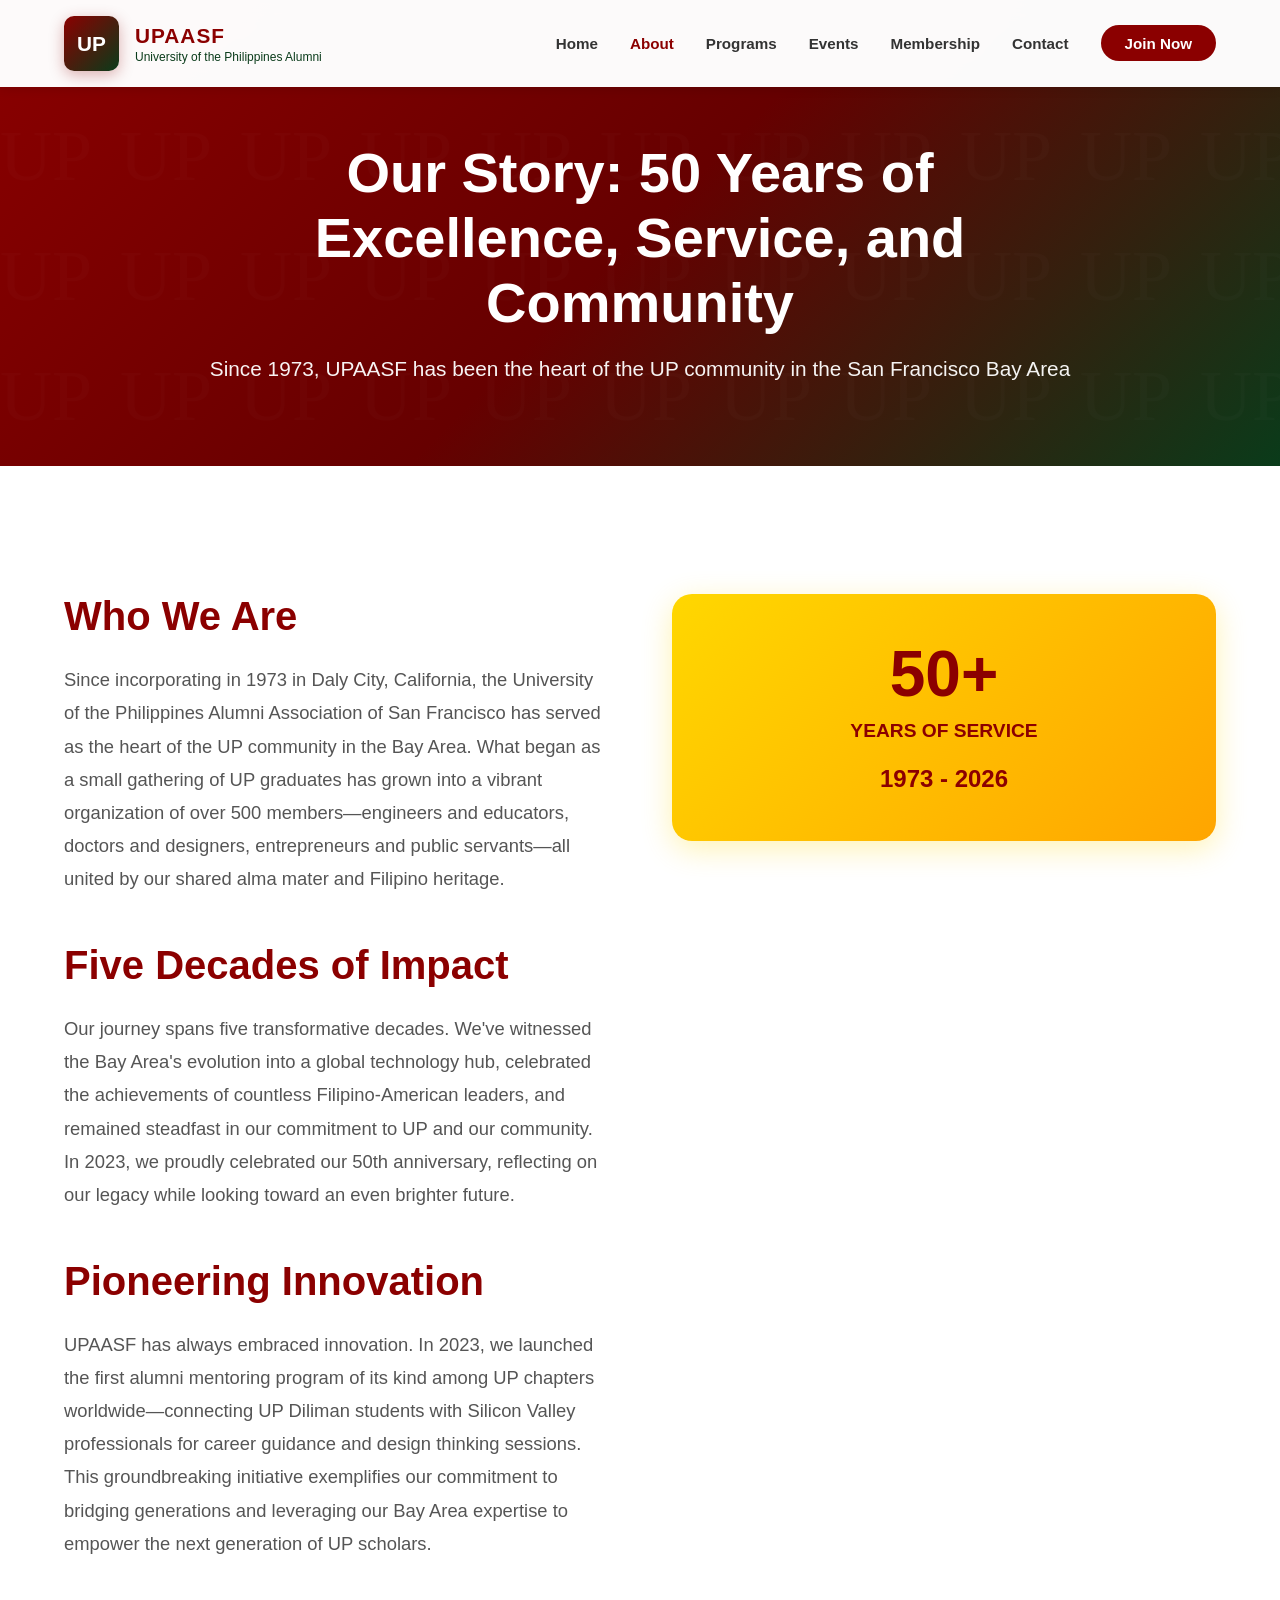
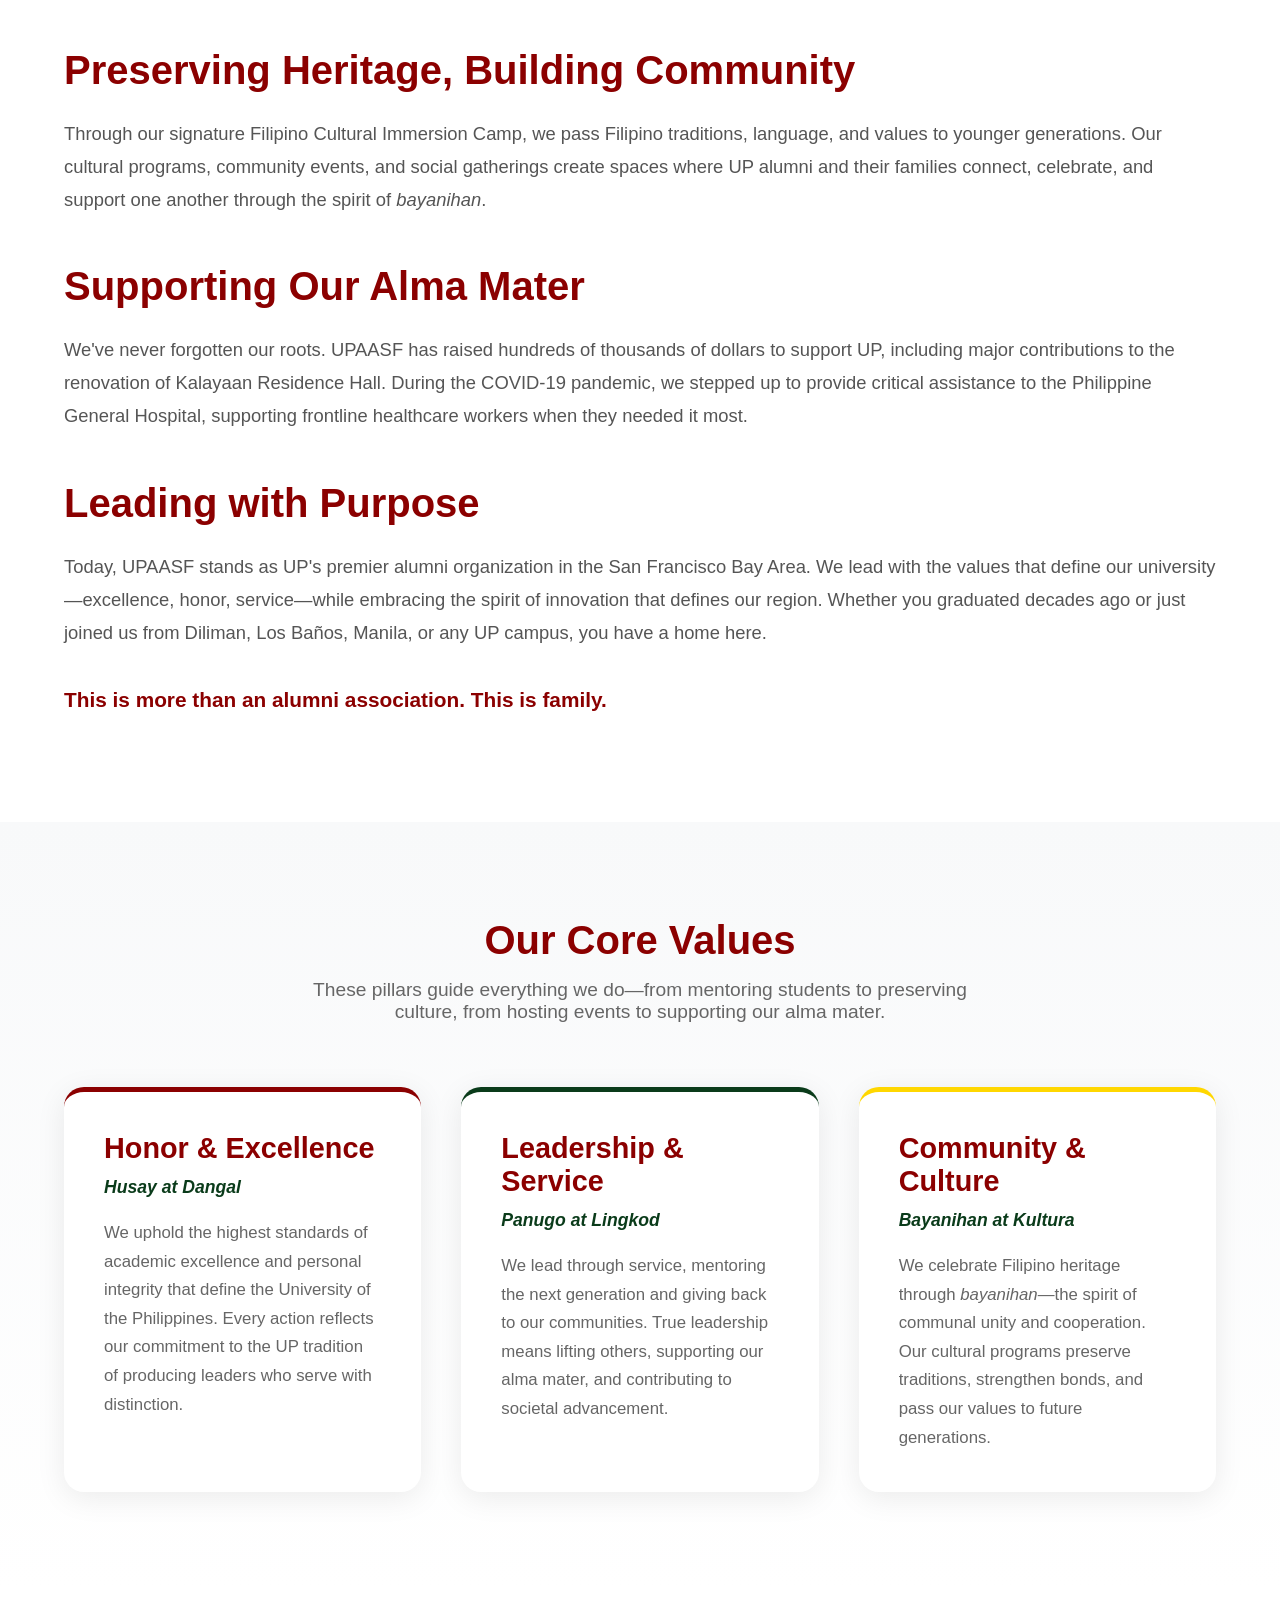
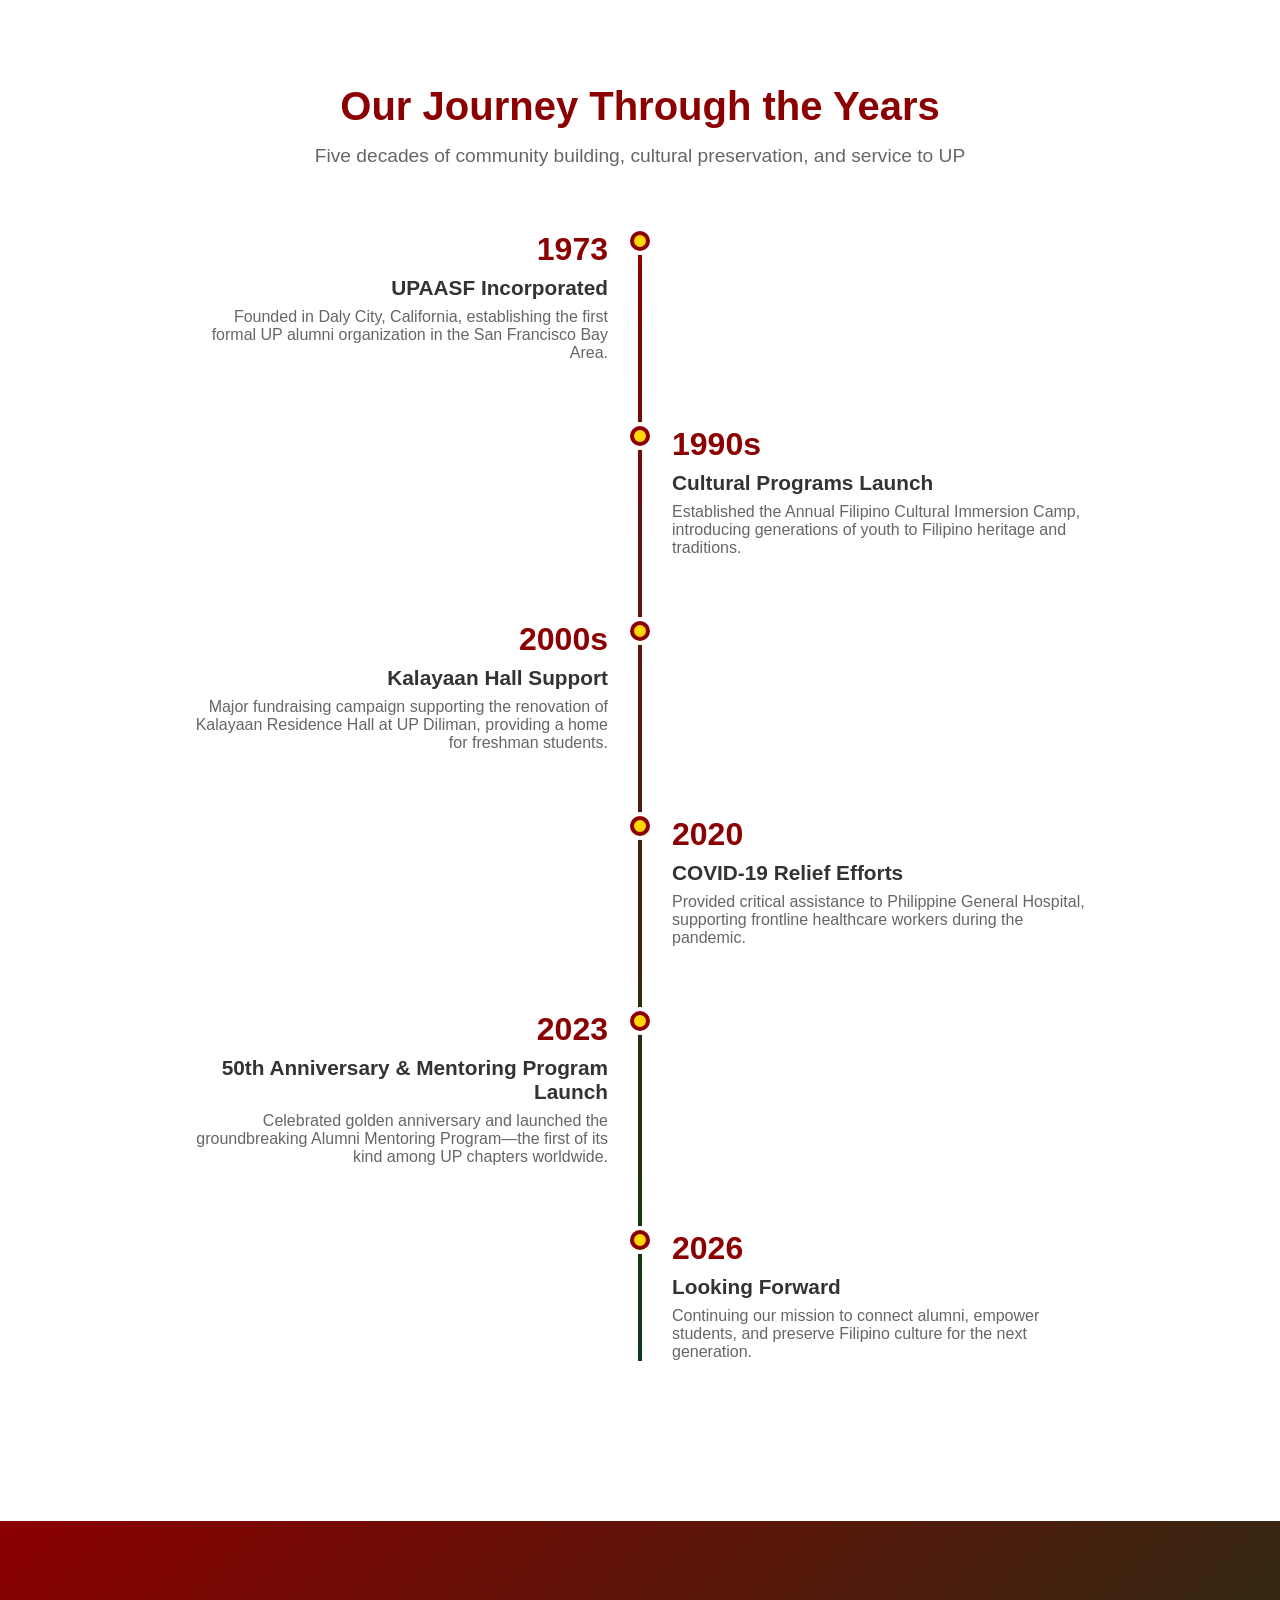
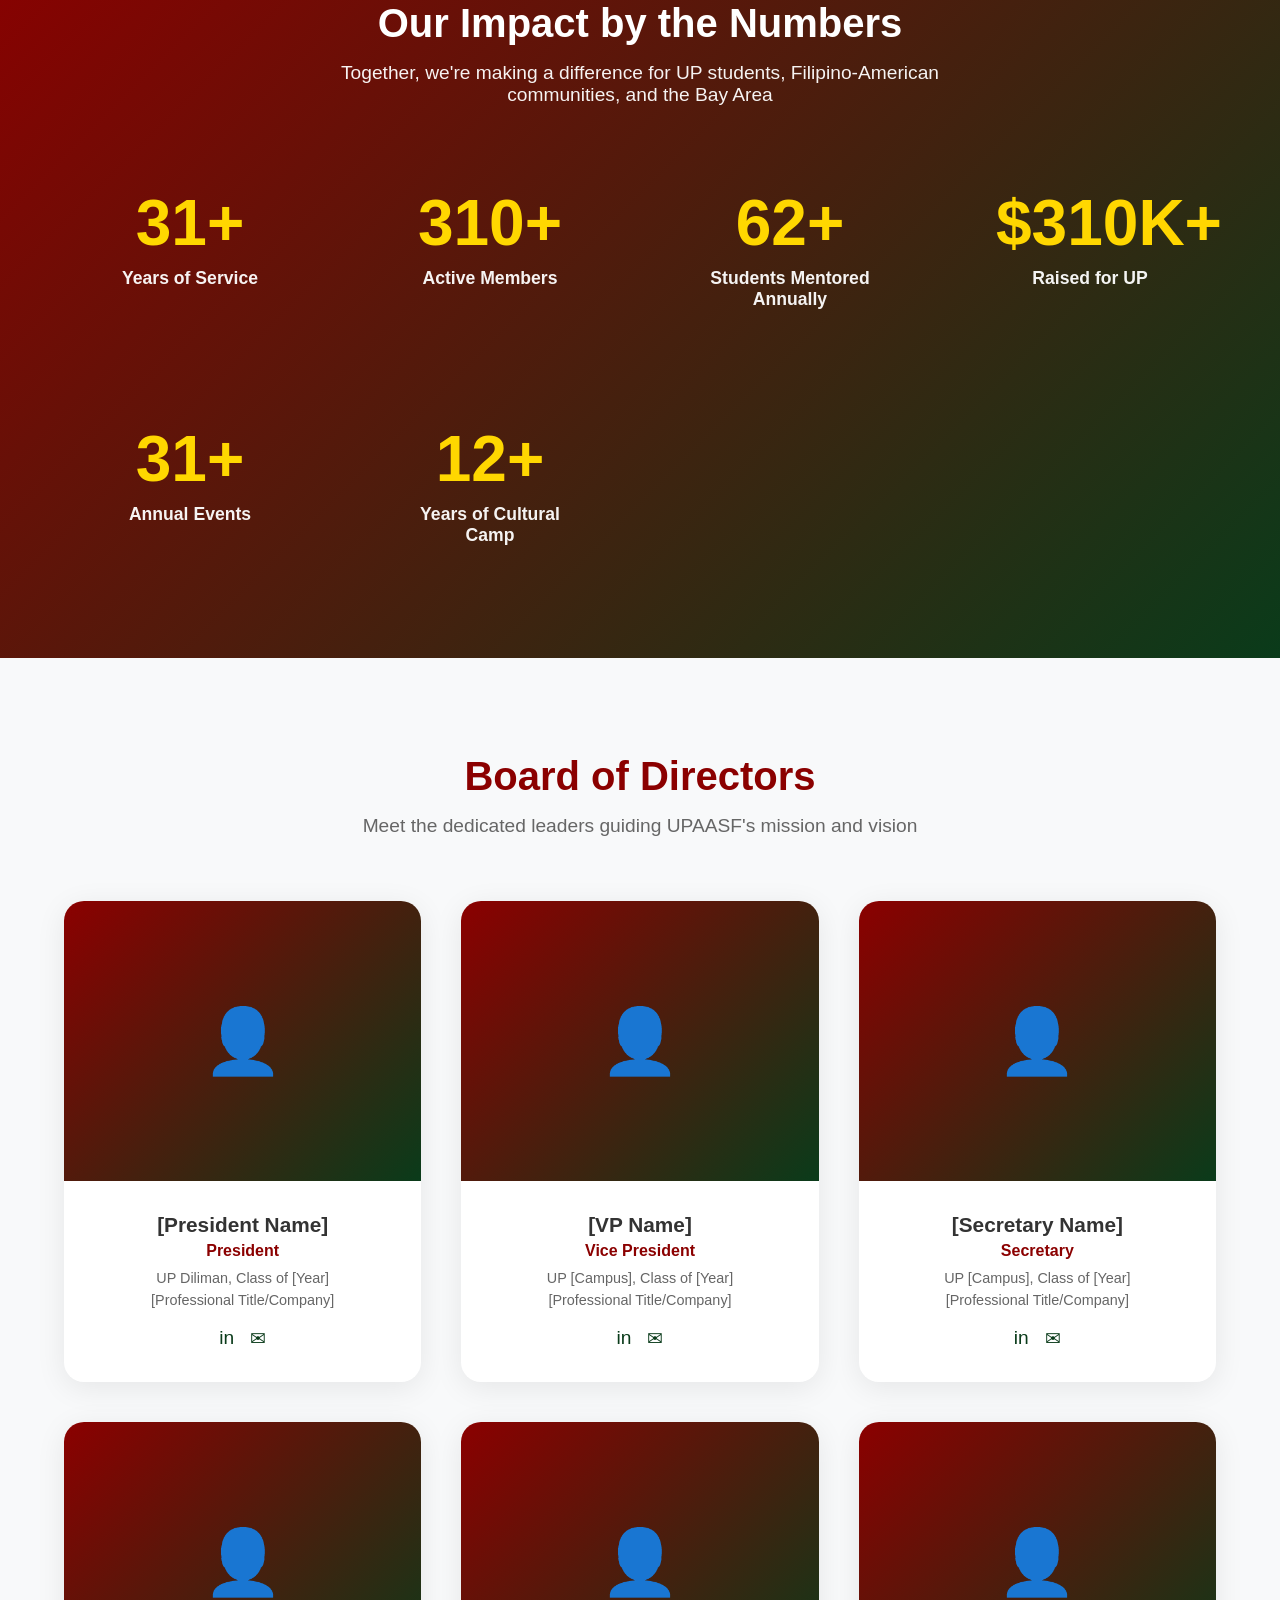
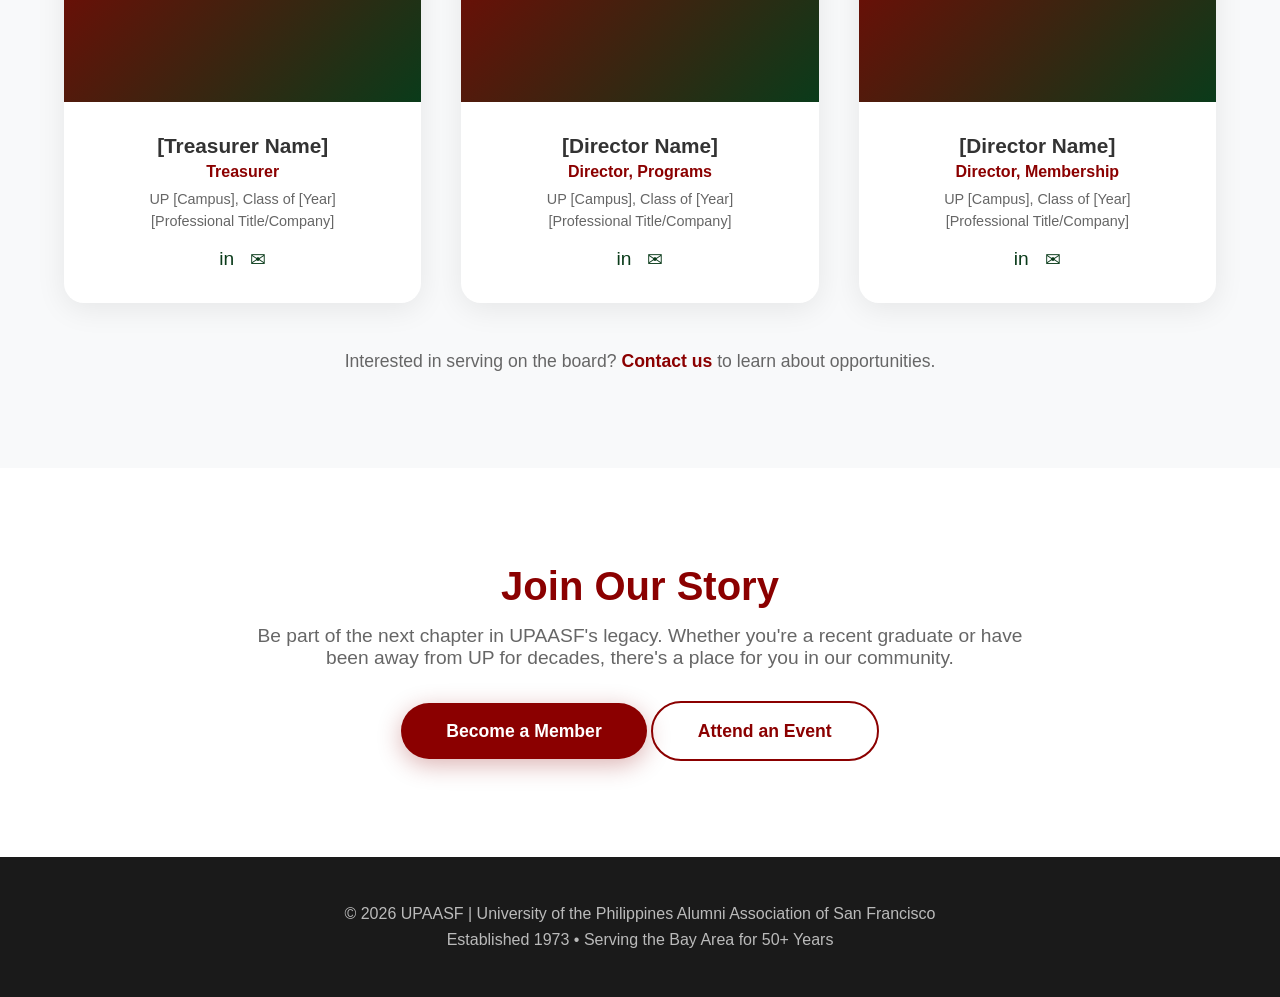
==== about.html @ 2edabe3f "Make the header and footer consistent on all pages Update all pages to use the same header and foote" ====
<!DOCTYPE html>
<html lang="en">
<head>
    <meta charset="UTF-8">
    <meta name="viewport" content="width=device-width, initial-scale=1.0">
    <title>About UPAASF | 50+ Years Connecting UP Alumni in the Bay Area</title>
    <meta name="description" content="Since 1973, UPAASF has been the leading UP alumni organization in San Francisco, dedicated to community building, cultural preservation, and supporting the University of the Philippines.">
    <style>
        * {
            margin: 0;
            padding: 0;
            box-sizing: border-box;
        }

        body {
            font-family: -apple-system, BlinkMacSystemFont, 'Segoe UI', Roboto, sans-serif;
            /* line-height: 1.6; */
            color: #333;
            overflow-x: hidden;
        }

        /* Navigation */
		nav {
            position: fixed;
            top: 0;
            left: 0;
            right: 0;
            background: rgba(255, 255, 255, 0.98);
            backdrop-filter: blur(10px);
            padding: 1rem 5%;
            z-index: 1000;
            box-shadow: 0 2px 10px rgba(0,0,0,0.1);
            /* ===== MOBILE NAV FIX ===== */
            overflow: visible;
        }

        .nav-container {
            max-width: 1400px;
            margin: 0 auto;
            display: flex;
            justify-content: space-between;
            align-items: center;
        }

        .logo {
            display: flex;
            align-items: center;
            gap: 1rem;
        }

        .logo-icon {
            width: 55px;
            height: 55px;
            background: linear-gradient(135deg, #8B0000, #0A3B1A);
            border-radius: 10px;
            display: flex;
            align-items: center;
            justify-content: center;
            color: white;
            font-weight: 900;
            font-size: 1.3rem;
			box-shadow: 0 4px 15px rgba(139, 0, 0, 0.3);
        }

        .logo-text h1 {
            font-size: 1.3rem;
            color: #8B0000;
            font-weight: 800;
			letter-spacing: 1px;
        }

        .logo-text p {
            font-size: 0.75rem;
            color: #0A3B1A;
			margin-top: 2px;
            font-weight: 500;
        }

        .nav-links {
            display: flex;
            gap: 2rem;
            list-style: none;
            align-items: center;
        }

        .nav-links a {
            text-decoration: none;
            color: #333;
            font-weight: 600;
            transition: color 0.3s;
            font-size: 0.95rem;
        }

        .nav-links a:hover {
            color: #8B0000;
        }

        .nav-cta {
            background: #8B0000;
            color: white !important;
            padding: 0.6rem 1.5rem;
            border-radius: 25px;
            transition: all 0.3s;
        }

        .nav-cta:hover {
            background: #660000;
            transform: translateY(-2px);
            box-shadow: 0 4px 15px rgba(139, 0, 0, 0.3);
        }

		/* Page Hero */
        .page-hero {
            background: linear-gradient(135deg, #8B0000 0%, #660000 50%, #0A3B1A 100%);
            color: white;
            padding: 140px 5% 80px;
            text-align: center;
            position: relative;
            overflow: hidden;
        }

        .page-hero::before {
            content: '';
            position: absolute;
            top: 0;
            left: 0;
            right: 0;
            bottom: 0;
            background: url('data:image/svg+xml,<svg xmlns="http://www.w3.org/2000/svg" viewBox="0 0 100 100"><text y="50" font-size="60" fill="rgba(255,255,255,0.05)">UP</text></svg>');
            background-repeat: repeat;
            background-size: 120px;
            opacity: 0.3;
        }

        .page-hero-content {
            max-width: 900px;
            margin: 0 auto;
            position: relative;
            z-index: 2;
        }

        .page-hero h2 {
            font-size: 3.5rem;
            margin-bottom: 1rem;
            font-weight: 900;
        }

        .page-hero p {
            font-size: 1.3rem;
            opacity: 0.95;
            line-height: 1.7;
        }

        .content-section {
            max-width: 1400px;
            margin: 0 auto;
            padding: 5rem 5%;
        }

        .content-section h3 {
            font-size: 2.5rem;
            color: #8B0000;
            margin-bottom: 1.5rem;
            font-weight: 800;
        }

        .content-section p {
            font-size: 1.15rem;
            line-height: 1.8;
            margin-bottom: 1.5rem;
            color: #555;
        }

        .two-column {
            display: grid;
            grid-template-columns: 1fr 1fr;
            gap: 4rem;
            align-items: start;
            margin: 3rem 0;
        }

        .anniversary-badge {
            background: linear-gradient(135deg, #FFD700, #FFA500);
            color: #8B0000;
            padding: 3rem;
            border-radius: 20px;
            text-align: center;
            box-shadow: 0 8px 30px rgba(255, 215, 0, 0.3);
            position: sticky;
            top: 120px;
        }

        .anniversary-badge h4 {
            font-size: 4rem;
            font-weight: 900;
            margin-bottom: 0.5rem;
            line-height: 1;
        }

        .anniversary-badge p {
            font-size: 1.2rem;
            font-weight: 700;
            color: #8B0000;
            margin: 0;
        }

        .anniversary-badge .year-range {
            font-size: 1.5rem;
            font-weight: 800;
            margin-top: 1rem;
        }

        .values-section {
            background: linear-gradient(to bottom, #f8f9fa, #ffffff);
            padding: 6rem 5%;
        }

        .values-grid {
            max-width: 1400px;
            margin: 4rem auto 0;
            display: grid;
            grid-template-columns: repeat(auto-fit, minmax(320px, 1fr));
            gap: 2.5rem;
        }

        .value-card {
            background: white;
            padding: 2.5rem;
            border-radius: 20px;
            box-shadow: 0 6px 30px rgba(0,0,0,0.08);
            transition: all 0.3s ease;
            border-top: 5px solid #8B0000;
        }

        .value-card:nth-child(2) {
            border-top-color: #0A3B1A;
        }

        .value-card:nth-child(3) {
            border-top-color: #FFD700;
        }

        .value-card:hover {
            transform: translateY(-10px);
            box-shadow: 0 12px 40px rgba(0,0,0,0.15);
        }

        .value-card h4 {
            font-size: 1.8rem;
            color: #8B0000;
            margin-bottom: 0.5rem;
            font-weight: 800;
        }

        .value-card .tagalog {
            font-size: 1.1rem;
            color: #0A3B1A;
            font-style: italic;
            margin-bottom: 1rem;
            font-weight: 600;
        }

        .value-card p {
            color: #666;
            line-height: 1.7;
            font-size: 1.05rem;
        }

        .timeline-section {
            padding: 6rem 5%;
            background: white;
        }

        .timeline {
            max-width: 900px;
            margin: 4rem auto 0;
            position: relative;
        }

        .timeline::before {
            content: '';
            position: absolute;
            left: 50%;
            top: 0;
            bottom: 0;
            width: 4px;
            background: linear-gradient(to bottom, #8B0000, #0A3B1A);
            transform: translateX(-50%);
        }

        .timeline-item {
            margin-bottom: 4rem;
            position: relative;
        }

        .timeline-item:nth-child(odd) {
            padding-right: 50%;
            padding-right: calc(50% + 2rem);
            text-align: right;
        }

        .timeline-item:nth-child(even) {
            padding-left: 50%;
            padding-left: calc(50% + 2rem);
        }

        .timeline-dot {
            position: absolute;
            left: 50%;
            top: 0;
            width: 20px;
            height: 20px;
            background: #FFD700;
            border: 4px solid #8B0000;
            border-radius: 50%;
            transform: translateX(-50%);
            box-shadow: 0 0 0 4px white;
        }

        .timeline-year {
            font-size: 2rem;
            font-weight: 900;
            color: #8B0000;
            margin-bottom: 0.5rem;
        }

        .timeline-content h5 {
            font-size: 1.3rem;
            color: #333;
            margin-bottom: 0.5rem;
            font-weight: 700;
        }

        .timeline-content p {
            color: #666;
            font-size: 1rem;
        }

        .leadership-section {
            background: #f8f9fa;
            padding: 6rem 5%;
        }

        .leadership-grid {
            max-width: 1400px;
            margin: 4rem auto 0;
            display: grid;
            grid-template-columns: repeat(auto-fit, minmax(280px, 1fr));
            gap: 2.5rem;
        }

        .leader-card {
            background: white;
            border-radius: 20px;
            overflow: hidden;
            box-shadow: 0 6px 30px rgba(0,0,0,0.08);
            transition: all 0.3s ease;
            text-align: center;
        }

        .leader-card:hover {
            transform: translateY(-10px);
            box-shadow: 0 12px 40px rgba(0,0,0,0.15);
        }

        .leader-image {
            width: 100%;
            height: 280px;
            background: linear-gradient(135deg, #8B0000, #0A3B1A);
            display: flex;
            align-items: center;
            justify-content: center;
            color: white;
            font-size: 4rem;
            font-weight: 900;
        }

        .leader-info {
            padding: 2rem;
        }

        .leader-info h5 {
            font-size: 1.3rem;
            color: #333;
            margin-bottom: 0.3rem;
            font-weight: 700;
        }

        .leader-info .position {
            color: #8B0000;
            font-weight: 600;
            margin-bottom: 0.5rem;
            font-size: 1rem;
        }

        .leader-info .details {
            color: #666;
            font-size: 0.9rem;
            line-height: 1.5;
        }

        .leader-social {
            display: flex;
            justify-content: center;
            gap: 1rem;
            margin-top: 1rem;
        }

        .leader-social a {
            color: #0A3B1A;
            font-size: 1.2rem;
            transition: color 0.3s;
            text-decoration: none;
        }

        .leader-social a:hover {
            color: #8B0000;
        }

        .impact-stats {
            background: linear-gradient(135deg, #8B0000, #0A3B1A);
            color: white;
            padding: 5rem 5%;
            text-align: center;
        }

        .stats-grid {
            max-width: 1200px;
            margin: 3rem auto 0;
            display: grid;
            grid-template-columns: repeat(auto-fit, minmax(200px, 1fr));
            gap: 3rem;
        }

        .stat-item {
            padding: 2rem;
        }

        .stat-number {
            font-size: 4rem;
            font-weight: 900;
            color: #FFD700;
            display: block;
            margin-bottom: 0.5rem;
        }

        .stat-label {
            font-size: 1.1rem;
            opacity: 0.95;
            font-weight: 600;
        }

        .cta-section {
            background: white;
            padding: 6rem 5%;
            text-align: center;
        }

        .cta-content {
            max-width: 800px;
            margin: 0 auto;
        }

        .cta-content h3 {
            font-size: 2.5rem;
            color: #8B0000;
            margin-bottom: 1rem;
        }

        .cta-content p {
            font-size: 1.2rem;
            color: #666;
            margin-bottom: 2rem;
        }

        .cta-buttons {
            display: flex;
            gap: 1.5rem;
            justify-content: center;
            flex-wrap: wrap;
        }

        .btn {
            padding: 1.1rem 2.8rem;
            font-size: 1.1rem;
            font-weight: 700;
            border: none;
            border-radius: 50px;
            cursor: pointer;
            transition: all 0.3s ease;
            text-decoration: none;
            display: inline-block;
        }

        .btn-primary {
            background: #8B0000;
            color: white;
            box-shadow: 0 6px 25px rgba(139, 0, 0, 0.3);
        }

        .btn-primary:hover {
            background: #660000;
            transform: translateY(-3px);
            box-shadow: 0 8px 35px rgba(139, 0, 0, 0.4);
        }

        .btn-secondary {
            background: transparent;
            color: #8B0000;
            border: 2px solid #8B0000;
        }

        .btn-secondary:hover {
            background: #8B0000;
            color: white;
            transform: translateY(-3px);
        }

        footer {
            background: #1a1a1a;
            color: white;
            padding: 3rem 5%;
            text-align: center;
        }

        footer p {
            color: rgba(255, 255, 255, 0.7);
        }

        /* ===== MOBILE NAV FIX: START ===== */
        .mobile-menu-btn {
            display: none;
            flex-direction: column;
            gap: 5px;
            background: none;
            border: none;
            cursor: pointer;
            padding: 6px;
            min-width: 44px;
            min-height: 44px;
            align-items: center;
            justify-content: center;
        }

        .mobile-menu-btn span {
            display: block;
            width: 25px;
            height: 3px;
            background: #8B0000;
            border-radius: 3px;
            transition: all 0.3s ease;
        }
        /* ===== MOBILE NAV FIX: END ===== */

        @media (max-width: 768px) {
            .page-hero h2 {
                font-size: 2.2rem;
            }

            .page-hero p {
                font-size: 1.1rem;
            }

            .two-column {
                grid-template-columns: 1fr;
                gap: 2rem;
            }

            .anniversary-badge {
                position: static;
                margin-bottom: 2rem;
            }

            .timeline::before {
                left: 0;
            }

            .timeline-item:nth-child(odd),
            .timeline-item:nth-child(even) {
                padding-left: 2rem;
                padding-right: 0;
                text-align: left;
            }

            .timeline-dot {
                left: 0;
            }

            .content-section h3 {
                font-size: 2rem;
            }

            .stat-number {
                font-size: 3rem;
            }

            /* ===== MOBILE NAV FIX: START ===== */
            .mobile-menu-btn {
                display: flex;
            }

            .nav-links {
                display: none;
                position: absolute;
                top: 100%;
                left: 0;
                right: 0;
                background: rgba(255, 255, 255, 0.99);
                flex-direction: column;
                padding: 1rem 5%;
                box-shadow: 0 6px 20px rgba(0,0,0,0.12);
                gap: 0;
                z-index: 999;
            }

            .nav-links.open {
                display: flex;
            }

            .nav-links li {
                padding: 0.85rem 0;
                border-bottom: 1px solid #f0f0f0;
            }

            .nav-links li:last-child {
                border-bottom: none;
            }

            .nav-links a {
                font-size: 1.05rem;
                display: block;
            }
            /* ===== MOBILE NAV FIX: END ===== */
        }
    </style>
</head>
<body>
    <nav>
        <div class="nav-container">
            <div class="logo">
                <div class="logo-icon">UP</div>
                <div class="logo-text">
                    <h1>UPAASF</h1>
                    <p>University of the Philippines Alumni</p>
                </div>
            </div>
            <ul class="nav-links">
                <li><a href="./index.html">Home</a></li>
                <li><a href="./about.html" style="color: #8B0000;">About</a></li>
                <li><a href="./programs.html">Programs</a></li>
                <li><a href="./events.html">Events</a></li>
                <li><a href="./membership.html">Membership</a></li>
				<!-- <li><a href="./community.html">Community</a></li> -->
                <li><a href="./contact.html">Contact</a></li>
				<li><a href="#join" class="nav-cta">Join Now</a></li>
            </ul>
            <!-- ===== MOBILE NAV FIX: START ===== -->
            <button class="mobile-menu-btn" id="mobileMenuBtn" aria-label="Toggle navigation" aria-expanded="false">
                <span></span>
                <span></span>
                <span></span>
            </button>
            <!-- ===== MOBILE NAV FIX: END ===== -->
        </div>
    </nav>

    <section class="page-hero">
        <div class="page-hero-content">
            <h2>Our Story: 50 Years of Excellence, Service, and Community</h2>
            <p>Since 1973, UPAASF has been the heart of the UP community in the San Francisco Bay Area</p>
        </div>
    </section>

    <section class="content-section">
        <div class="two-column">
            <div>
                <h3>Who We Are</h3>
                <p>Since incorporating in 1973 in Daly City, California, the University of the Philippines Alumni Association of San Francisco has served as the heart of the UP community in the Bay Area. What began as a small gathering of UP graduates has grown into a vibrant organization of over 500 members—engineers and educators, doctors and designers, entrepreneurs and public servants—all united by our shared alma mater and Filipino heritage.</p>

                <h3 style="margin-top: 3rem;">Five Decades of Impact</h3>
                <p>Our journey spans five transformative decades. We've witnessed the Bay Area's evolution into a global technology hub, celebrated the achievements of countless Filipino-American leaders, and remained steadfast in our commitment to UP and our community. In 2023, we proudly celebrated our 50th anniversary, reflecting on our legacy while looking toward an even brighter future.</p>

                <h3 style="margin-top: 3rem;">Pioneering Innovation</h3>
                <p>UPAASF has always embraced innovation. In 2023, we launched the first alumni mentoring program of its kind among UP chapters worldwide—connecting UP Diliman students with Silicon Valley professionals for career guidance and design thinking sessions. This groundbreaking initiative exemplifies our commitment to bridging generations and leveraging our Bay Area expertise to empower the next generation of UP scholars.</p>
            </div>

            <div>
                <div class="anniversary-badge">
                    <h4>50+</h4>
                    <p>YEARS OF SERVICE</p>
                    <div class="year-range">1973 - 2026</div>
                </div>
            </div>
        </div>

        <div style="margin-top: 4rem;">
            <h3>Preserving Heritage, Building Community</h3>
            <p>Through our signature Filipino Cultural Immersion Camp, we pass Filipino traditions, language, and values to younger generations. Our cultural programs, community events, and social gatherings create spaces where UP alumni and their families connect, celebrate, and support one another through the spirit of <em>bayanihan</em>.</p>

            <h3 style="margin-top: 3rem;">Supporting Our Alma Mater</h3>
            <p>We've never forgotten our roots. UPAASF has raised hundreds of thousands of dollars to support UP, including major contributions to the renovation of Kalayaan Residence Hall. During the COVID-19 pandemic, we stepped up to provide critical assistance to the Philippine General Hospital, supporting frontline healthcare workers when they needed it most.</p>

            <h3 style="margin-top: 3rem;">Leading with Purpose</h3>
            <p>Today, UPAASF stands as UP's premier alumni organization in the San Francisco Bay Area. We lead with the values that define our university—excellence, honor, service—while embracing the spirit of innovation that defines our region. Whether you graduated decades ago or just joined us from Diliman, Los Baños, Manila, or any UP campus, you have a home here.</p>

            <p style="font-size: 1.3rem; font-weight: 700; color: #8B0000; margin-top: 2rem;">This is more than an alumni association. This is family.</p>
        </div>
    </section>

    <section class="values-section">
        <div style="max-width: 1400px; margin: 0 auto; text-align: center;">
            <h3 style="font-size: 2.5rem; color: #8B0000; margin-bottom: 1rem;">Our Core Values</h3>
            <p style="font-size: 1.2rem; color: #666; max-width: 700px; margin: 0 auto;">These pillars guide everything we do—from mentoring students to preserving culture, from hosting events to supporting our alma mater.</p>
        </div>

        <div class="values-grid">
            <div class="value-card">
                <h4>Honor & Excellence</h4>
                <p class="tagalog">Husay at Dangal</p>
                <p>We uphold the highest standards of academic excellence and personal integrity that define the University of the Philippines. Every action reflects our commitment to the UP tradition of producing leaders who serve with distinction.</p>
            </div>

            <div class="value-card">
                <h4>Leadership & Service</h4>
                <p class="tagalog">Panugo at Lingkod</p>
                <p>We lead through service, mentoring the next generation and giving back to our communities. True leadership means lifting others, supporting our alma mater, and contributing to societal advancement.</p>
            </div>

            <div class="value-card">
                <h4>Community & Culture</h4>
                <p class="tagalog">Bayanihan at Kultura</p>
                <p>We celebrate Filipino heritage through <em>bayanihan</em>—the spirit of communal unity and cooperation. Our cultural programs preserve traditions, strengthen bonds, and pass our values to future generations.</p>
            </div>
        </div>
    </section>

    <section class="timeline-section">
        <div style="max-width: 1400px; margin: 0 auto; text-align: center;">
            <h3 style="font-size: 2.5rem; color: #8B0000; margin-bottom: 1rem;">Our Journey Through the Years</h3>
            <p style="font-size: 1.2rem; color: #666; max-width: 700px; margin: 0 auto;">Five decades of community building, cultural preservation, and service to UP</p>
        </div>

        <div class="timeline">
            <div class="timeline-item">
                <div class="timeline-dot"></div>
                <div class="timeline-year">1973</div>
                <div class="timeline-content">
                    <h5>UPAASF Incorporated</h5>
                    <p>Founded in Daly City, California, establishing the first formal UP alumni organization in the San Francisco Bay Area.</p>
                </div>
            </div>

            <div class="timeline-item">
                <div class="timeline-dot"></div>
                <div class="timeline-year">1990s</div>
                <div class="timeline-content">
                    <h5>Cultural Programs Launch</h5>
                    <p>Established the Annual Filipino Cultural Immersion Camp, introducing generations of youth to Filipino heritage and traditions.</p>
                </div>
            </div>

            <div class="timeline-item">
                <div class="timeline-dot"></div>
                <div class="timeline-year">2000s</div>
                <div class="timeline-content">
                    <h5>Kalayaan Hall Support</h5>
                    <p>Major fundraising campaign supporting the renovation of Kalayaan Residence Hall at UP Diliman, providing a home for freshman students.</p>
                </div>
            </div>

            <div class="timeline-item">
                <div class="timeline-dot"></div>
                <div class="timeline-year">2020</div>
                <div class="timeline-content">
                    <h5>COVID-19 Relief Efforts</h5>
                    <p>Provided critical assistance to Philippine General Hospital, supporting frontline healthcare workers during the pandemic.</p>
                </div>
            </div>

            <div class="timeline-item">
                <div class="timeline-dot"></div>
                <div class="timeline-year">2023</div>
                <div class="timeline-content">
                    <h5>50th Anniversary & Mentoring Program Launch</h5>
                    <p>Celebrated golden anniversary and launched the groundbreaking Alumni Mentoring Program—the first of its kind among UP chapters worldwide.</p>
                </div>
            </div>

            <div class="timeline-item">
                <div class="timeline-dot"></div>
                <div class="timeline-year">2026</div>
                <div class="timeline-content">
                    <h5>Looking Forward</h5>
                    <p>Continuing our mission to connect alumni, empower students, and preserve Filipino culture for the next generation.</p>
                </div>
            </div>
        </div>
    </section>

    <section class="impact-stats">
        <h3 style="font-size: 2.5rem; margin-bottom: 1rem;">Our Impact by the Numbers</h3>
        <p style="font-size: 1.2rem; opacity: 0.95; max-width: 700px; margin: 0 auto 2rem;">Together, we're making a difference for UP students, Filipino-American communities, and the Bay Area</p>

        <div class="stats-grid">
            <div class="stat-item">
                <span class="stat-number">50+</span>
                <span class="stat-label">Years of Service</span>
            </div>
            <div class="stat-item">
                <span class="stat-number">500+</span>
                <span class="stat-label">Active Members</span>
            </div>
            <div class="stat-item">
                <span class="stat-number">100+</span>
                <span class="stat-label">Students Mentored Annually</span>
            </div>
            <div class="stat-item">
                <span class="stat-number">$500K+</span>
                <span class="stat-label">Raised for UP</span>
            </div>
            <div class="stat-item">
                <span class="stat-number">50+</span>
                <span class="stat-label">Annual Events</span>
            </div>
            <div class="stat-item">
                <span class="stat-number">20+</span>
                <span class="stat-label">Years of Cultural Camp</span>
            </div>
        </div>
    </section>

    <section class="leadership-section">
        <div style="max-width: 1400px; margin: 0 auto; text-align: center;">
            <h3 style="font-size: 2.5rem; color: #8B0000; margin-bottom: 1rem;">Board of Directors</h3>
            <p style="font-size: 1.2rem; color: #666; max-width: 700px; margin: 0 auto;">Meet the dedicated leaders guiding UPAASF's mission and vision</p>
        </div>

        <div class="leadership-grid">
            <div class="leader-card">
                <div class="leader-image">👤</div>
                <div class="leader-info">
                    <h5>[President Name]</h5>
                    <p class="position">President</p>
                    <p class="details">UP Diliman, Class of [Year]<br>[Professional Title/Company]</p>
                    <div class="leader-social">
                        <a href="#" title="LinkedIn">in</a>
                        <a href="#" title="Email">✉</a>
                    </div>
                </div>
            </div>

            <div class="leader-card">
                <div class="leader-image">👤</div>
                <div class="leader-info">
                    <h5>[VP Name]</h5>
                    <p class="position">Vice President</p>
                    <p class="details">UP [Campus], Class of [Year]<br>[Professional Title/Company]</p>
                    <div class="leader-social">
                        <a href="#" title="LinkedIn">in</a>
                        <a href="#" title="Email">✉</a>
                    </div>
                </div>
            </div>

            <div class="leader-card">
                <div class="leader-image">👤</div>
                <div class="leader-info">
                    <h5>[Secretary Name]</h5>
                    <p class="position">Secretary</p>
                    <p class="details">UP [Campus], Class of [Year]<br>[Professional Title/Company]</p>
                    <div class="leader-social">
                        <a href="#" title="LinkedIn">in</a>
                        <a href="#" title="Email">✉</a>
                    </div>
                </div>
            </div>

            <div class="leader-card">
                <div class="leader-image">👤</div>
                <div class="leader-info">
                    <h5>[Treasurer Name]</h5>
                    <p class="position">Treasurer</p>
                    <p class="details">UP [Campus], Class of [Year]<br>[Professional Title/Company]</p>
                    <div class="leader-social">
                        <a href="#" title="LinkedIn">in</a>
                        <a href="#" title="Email">✉</a>
                    </div>
                </div>
            </div>

            <div class="leader-card">
                <div class="leader-image">👤</div>
                <div class="leader-info">
                    <h5>[Director Name]</h5>
                    <p class="position">Director, Programs</p>
                    <p class="details">UP [Campus], Class of [Year]<br>[Professional Title/Company]</p>
                    <div class="leader-social">
                        <a href="#" title="LinkedIn">in</a>
                        <a href="#" title="Email">✉</a>
                    </div>
                </div>
            </div>

            <div class="leader-card">
                <div class="leader-image">👤</div>
                <div class="leader-info">
                    <h5>[Director Name]</h5>
                    <p class="position">Director, Membership</p>
                    <p class="details">UP [Campus], Class of [Year]<br>[Professional Title/Company]</p>
                    <div class="leader-social">
                        <a href="#" title="LinkedIn">in</a>
                        <a href="#" title="Email">✉</a>
                    </div>
                </div>
            </div>
        </div>

        <div style="text-align: center; margin-top: 3rem;">
            <p style="font-size: 1.1rem; color: #666;">Interested in serving on the board? <a href="./contact.html" style="color: #8B0000; font-weight: 700; text-decoration: none;">Contact us</a> to learn about opportunities.</p>
        </div>
    </section>

    <section class="cta-section" id="join">
        <div class="cta-content">
            <h3>Join Our Story</h3>
            <p>Be part of the next chapter in UPAASF's legacy. Whether you're a recent graduate or have been away from UP for decades, there's a place for you in our community.</p>
            <div class="cta0-buttons">
                <a href="./membership.html" class="btn btn-primary">Become a Member</a>
                <a href="./events.html" class="btn btn-secondary">Attend an Event</a>
            </div>
        </div>
    </section>
	
	<footer>
        <div class="section-container">
            <p>&copy; 2026 UPAASF | University of the Philippines Alumni Association of San Francisco</p>
            <p style="margin-top: 0.5rem;">Established 1973 • Serving the Bay Area for 50+ Years</p>
        </div>
    </footer>

    <script>
        // ===== MOBILE NAV FIX: START =====
        const mobileMenuBtn = document.getElementById('mobileMenuBtn');
        const navLinks = document.querySelector('.nav-links');

        mobileMenuBtn.addEventListener('click', () => {
            const isOpen = navLinks.classList.toggle('open');
            mobileMenuBtn.setAttribute('aria-expanded', isOpen);
        });

        navLinks.querySelectorAll('a').forEach(link => {
            link.addEventListener('click', () => {
                navLinks.classList.remove('open');
                mobileMenuBtn.setAttribute('aria-expanded', false);
            });
        });
        // ===== MOBILE NAV FIX: END =====
        
        // Smooth scroll for navigation
        document.querySelectorAll('a[href^="#"]').forEach(anchor => {
            anchor.addEventListener('click', function (e) {
                e.preventDefault();
                const target = document.querySelector(this.getAttribute('href'));
                if (target) {
                    target.scrollIntoView({ behavior: 'smooth', block: 'start' });
                }
            });
        });

        // Intersection Observer for fade-in animations
        const observerOptions = {
            threshold: 0.1,
            rootMargin: '0px 0px -50px 0px'
        };

        const observer = new IntersectionObserver((entries) => {
            entries.forEach(entry => {
                if (entry.isIntersecting) {
                    entry.target.style.opacity = '1';
                    entry.target.style.transform = 'translateY(0)';
                }
            });
        }, observerOptions);

        // Observe all major sections
        document.querySelectorAll('.value-card, .timeline-item, .leader-card, .stat-item').forEach(el => {
            el.style.opacity = '0';
            el.style.transform = 'translateY(30px)';
            el.style.transition = 'all 0.6s ease';
            observer.observe(el);
        });

        // Animate stats on scroll
        let statsAnimated = false;
        const statsObserver = new IntersectionObserver((entries) => {
            entries.forEach(entry => {
                if (entry.isIntersecting && !statsAnimated) {
                    statsAnimated = true;
                    animateStats();
                }
            });
        }, { threshold: 0.5 });

        const statsSection = document.querySelector('.impact-stats');
        if (statsSection) {
            statsObserver.observe(statsSection);
        }

        function animateStats() {
            const statNumbers = document.querySelectorAll('.stat-number');
            statNumbers.forEach(stat => {
                const text = stat.textContent;
                const hasPlus = text.includes('+');
                const hasDollar = text.includes('$');
                const hasK = text.includes('K');
                
                let target = parseInt(text.replace(/[^0-9]/g, ''));
                let current = 0;
                const increment = target / 50;
                const duration = 1500;
                const stepTime = duration / 50;

                const counter = setInterval(() => {
                    current += increment;
                    if (current >= target) {
                        current = target;
                        clearInterval(counter);
                    }
                    
                    let displayValue = Math.floor(current);
                    if (hasDollar) displayValue = '$' + displayValue;
                    if (hasK) displayValue = displayValue + 'K';
                    if (hasPlus) displayValue = displayValue + '+';
                    
                    stat.textContent = displayValue;
                }, stepTime);
            });
        }

        // Add hover effect to timeline items
        document.querySelectorAll('.timeline-item').forEach(item => {
            item.addEventListener('mouseenter', function() {
                const dot = this.querySelector('.timeline-dot');
                if (dot) {
                    dot.style.transform = 'translateX(-50%) scale(1.3)';
                    dot.style.transition = 'transform 0.3s ease';
                }
            });
            
            item.addEventListener('mouseleave', function() {
                const dot = this.querySelector('.timeline-dot');
                if (dot) {
                    dot.style.transform = 'translateX(-50%) scale(1)';
                }
            });
        });

        // Log page load
        console.log('UPAASF About Page loaded successfully');
    </script>
</body>
</html>
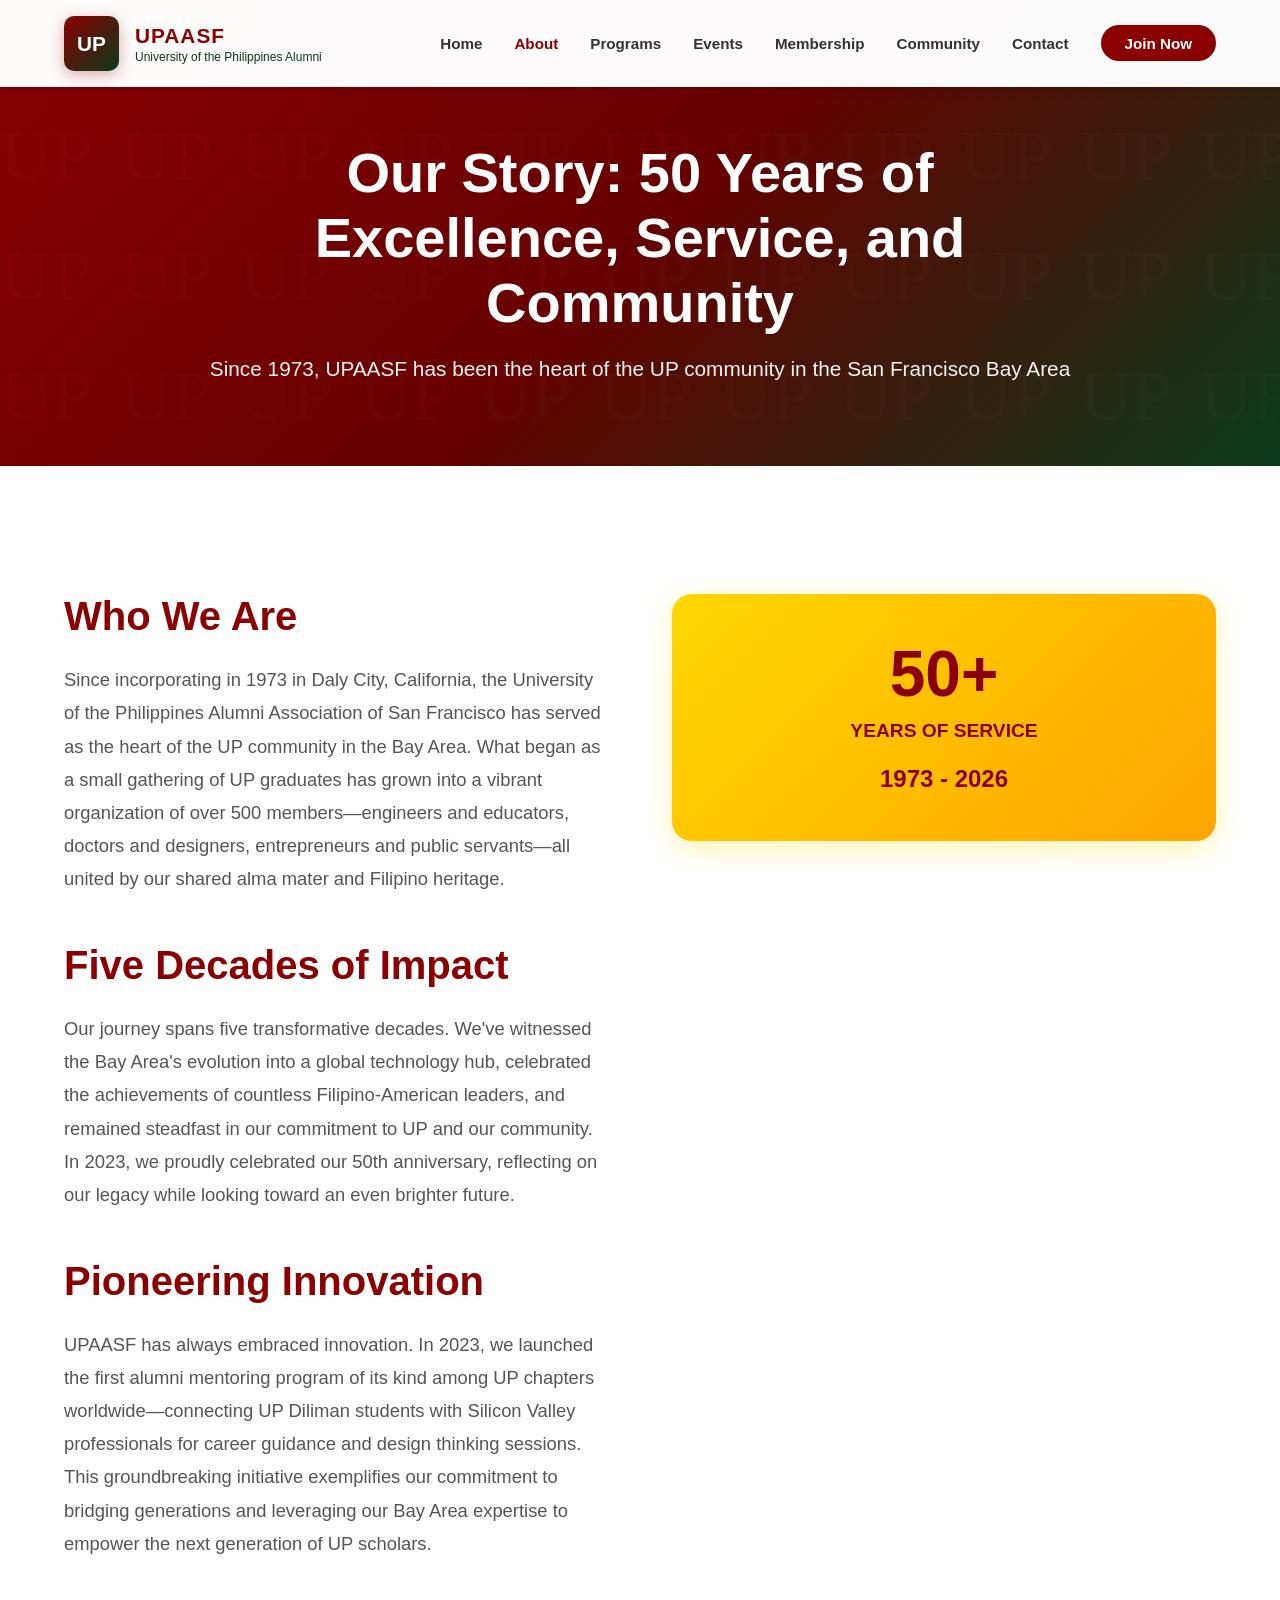
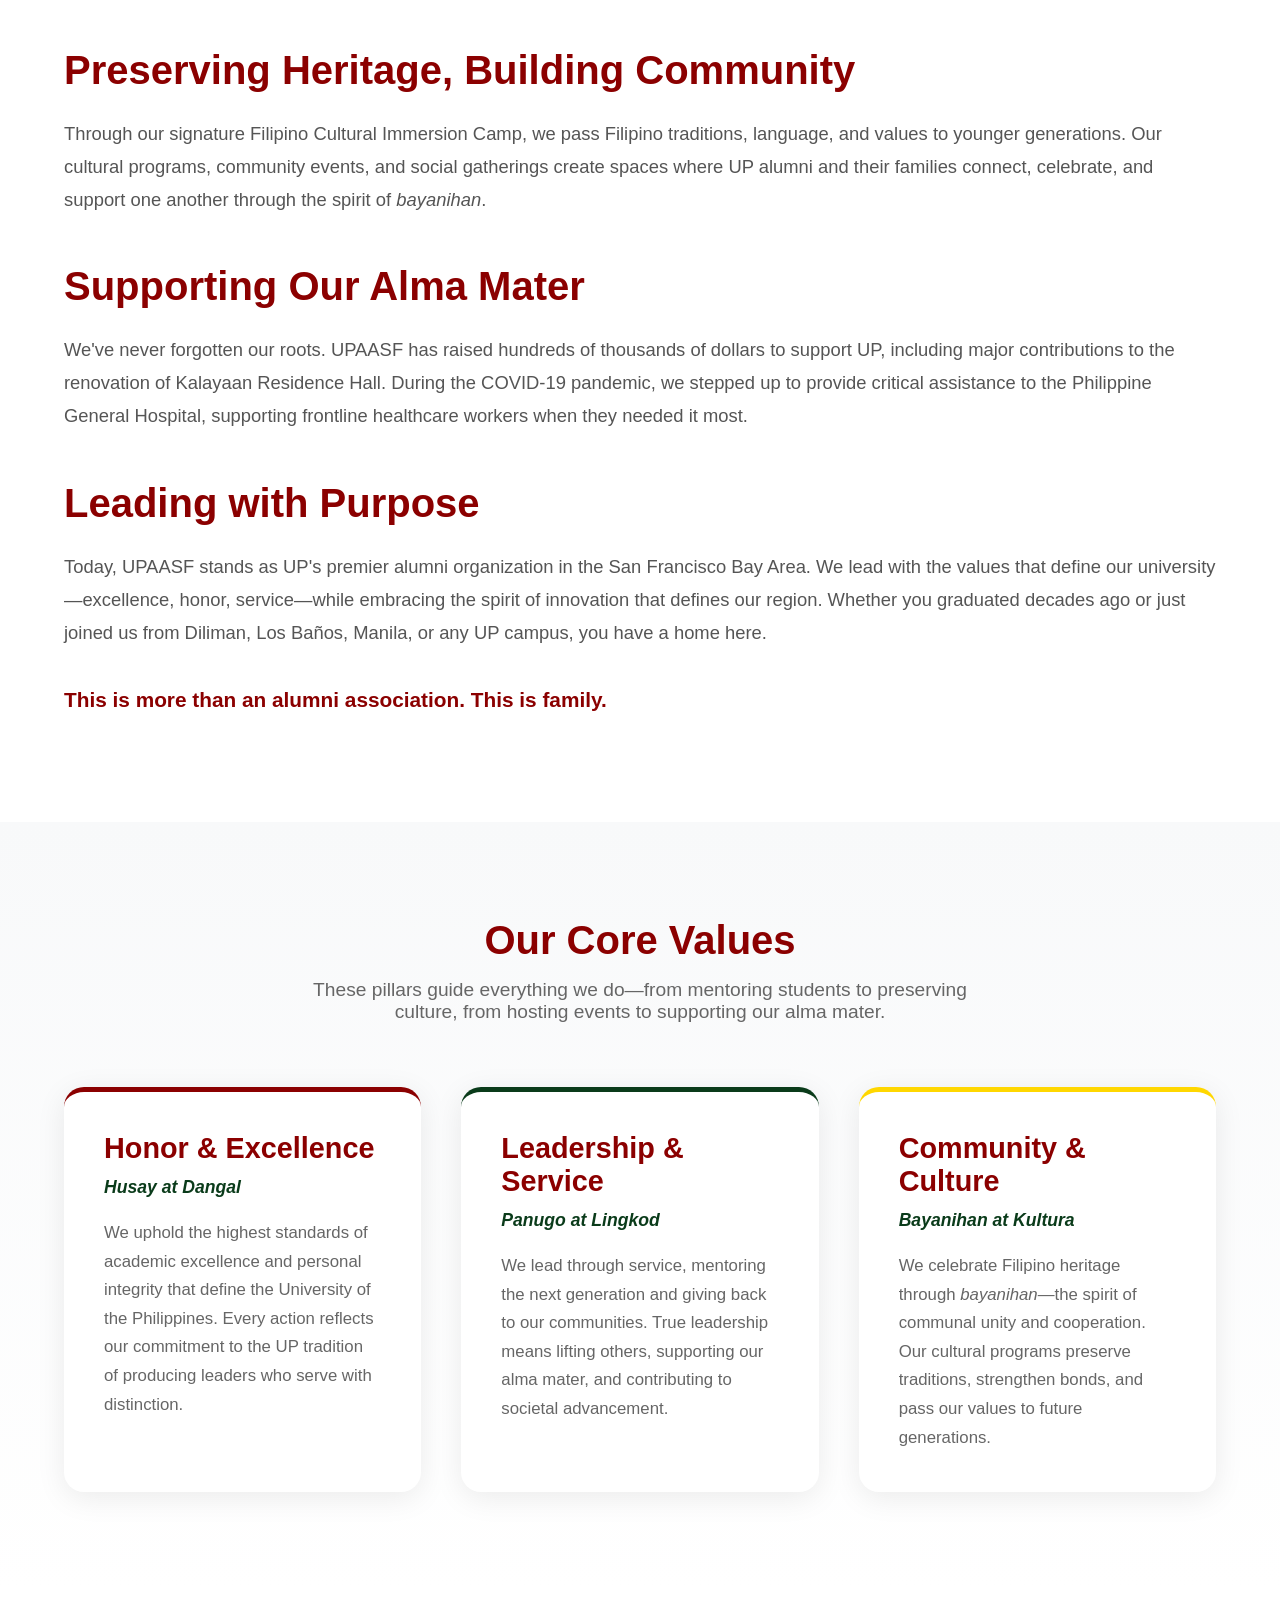
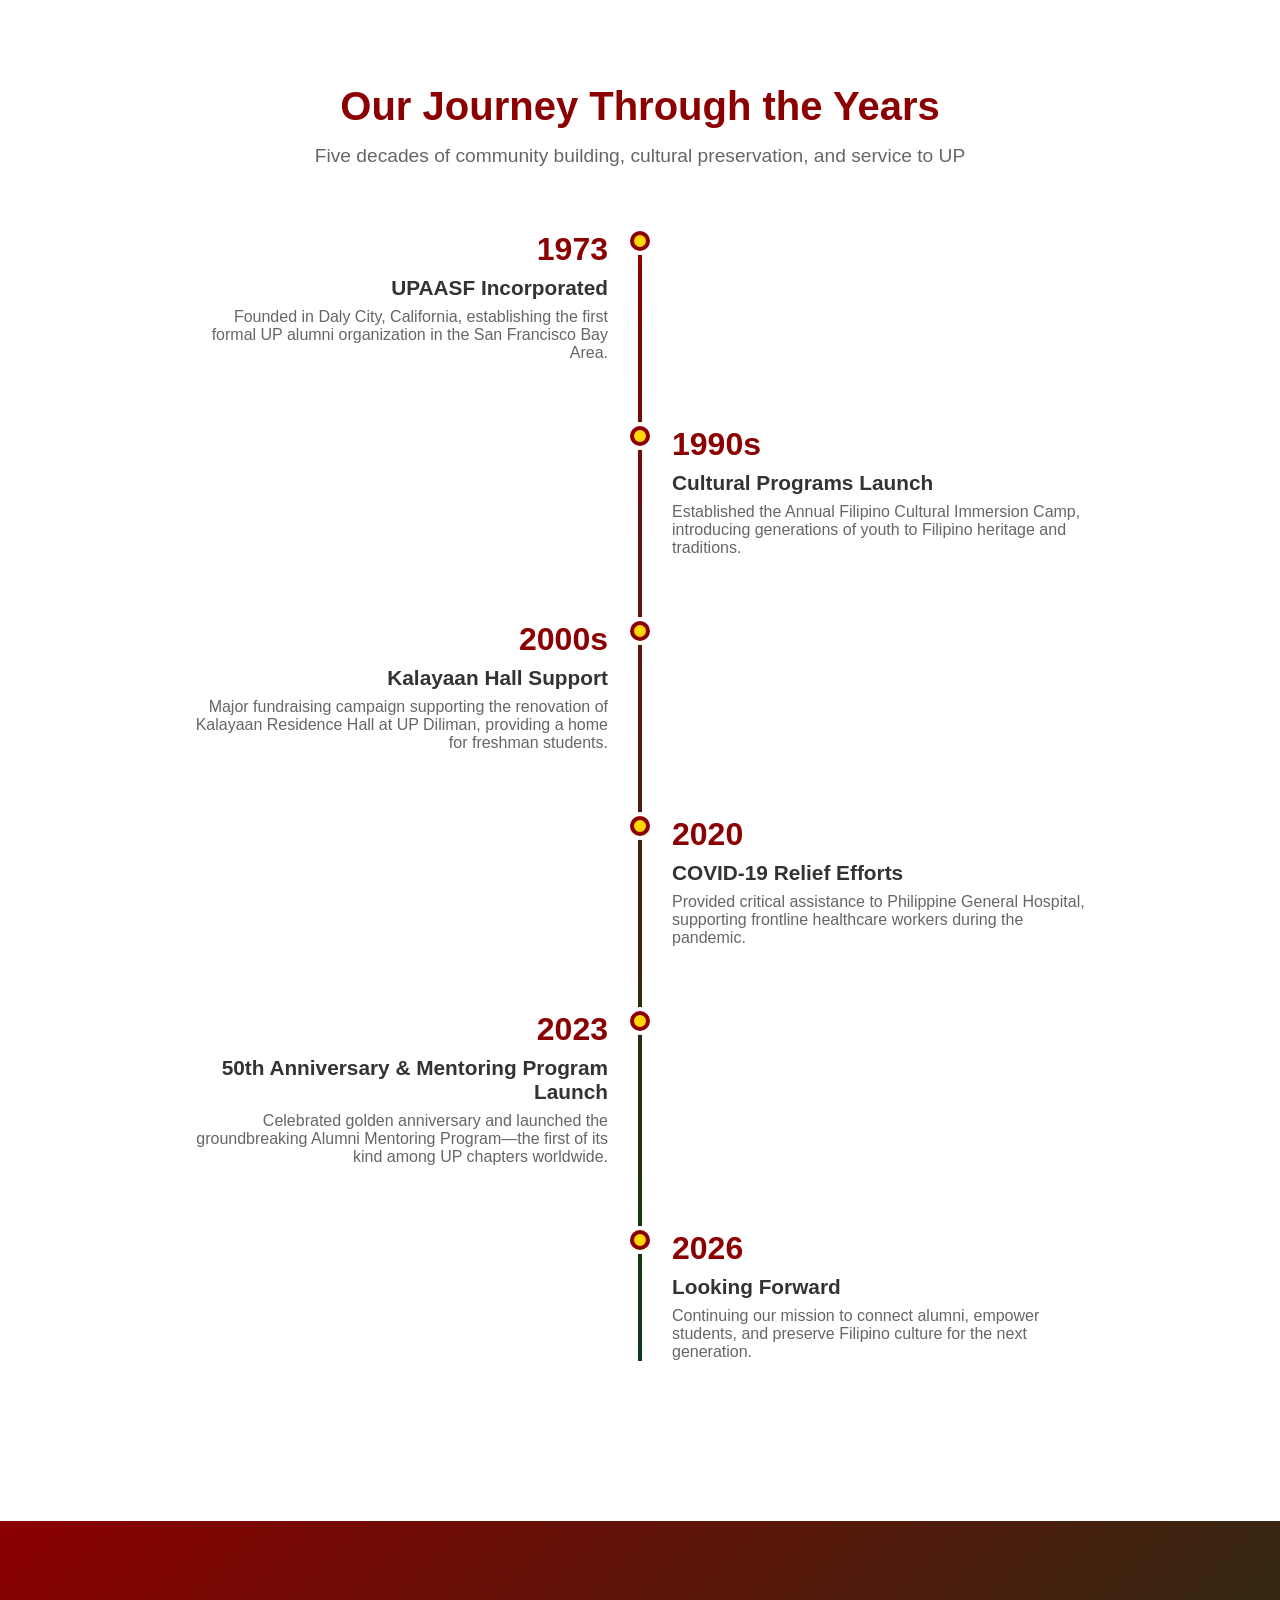
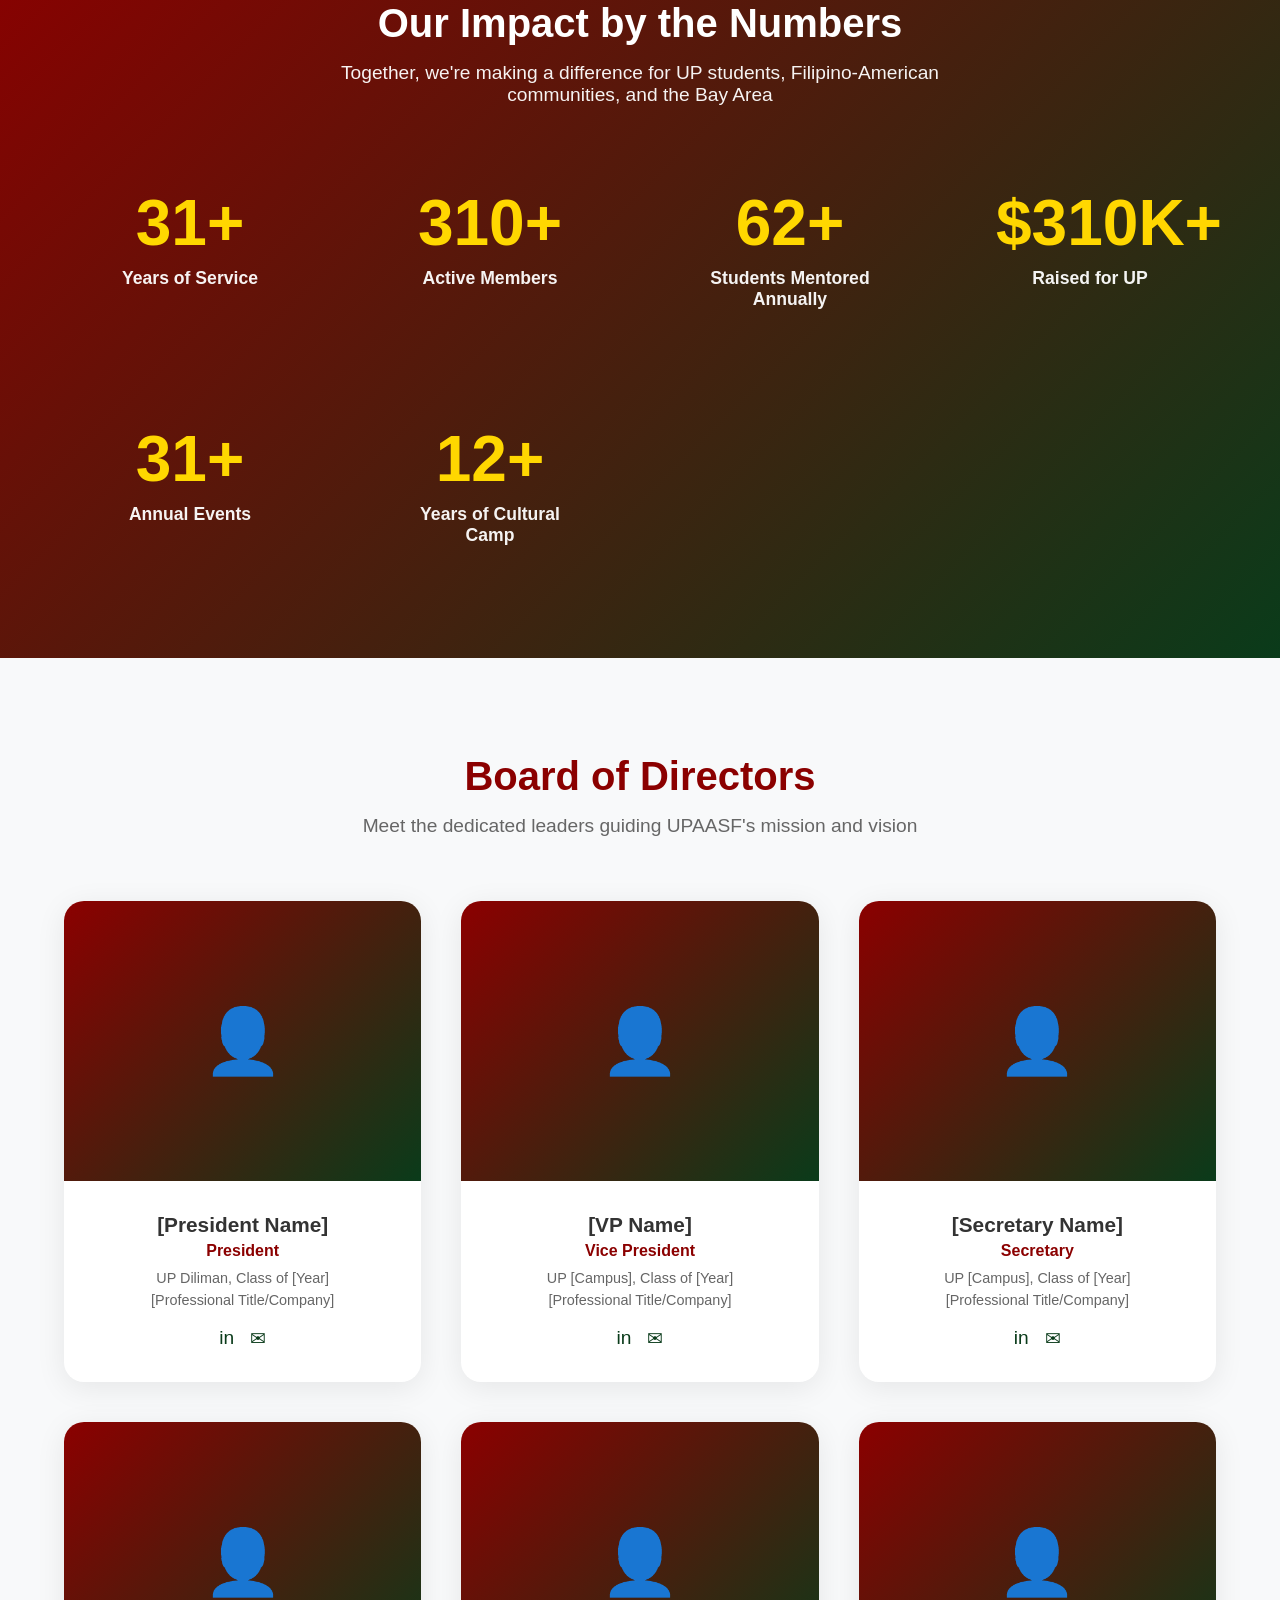
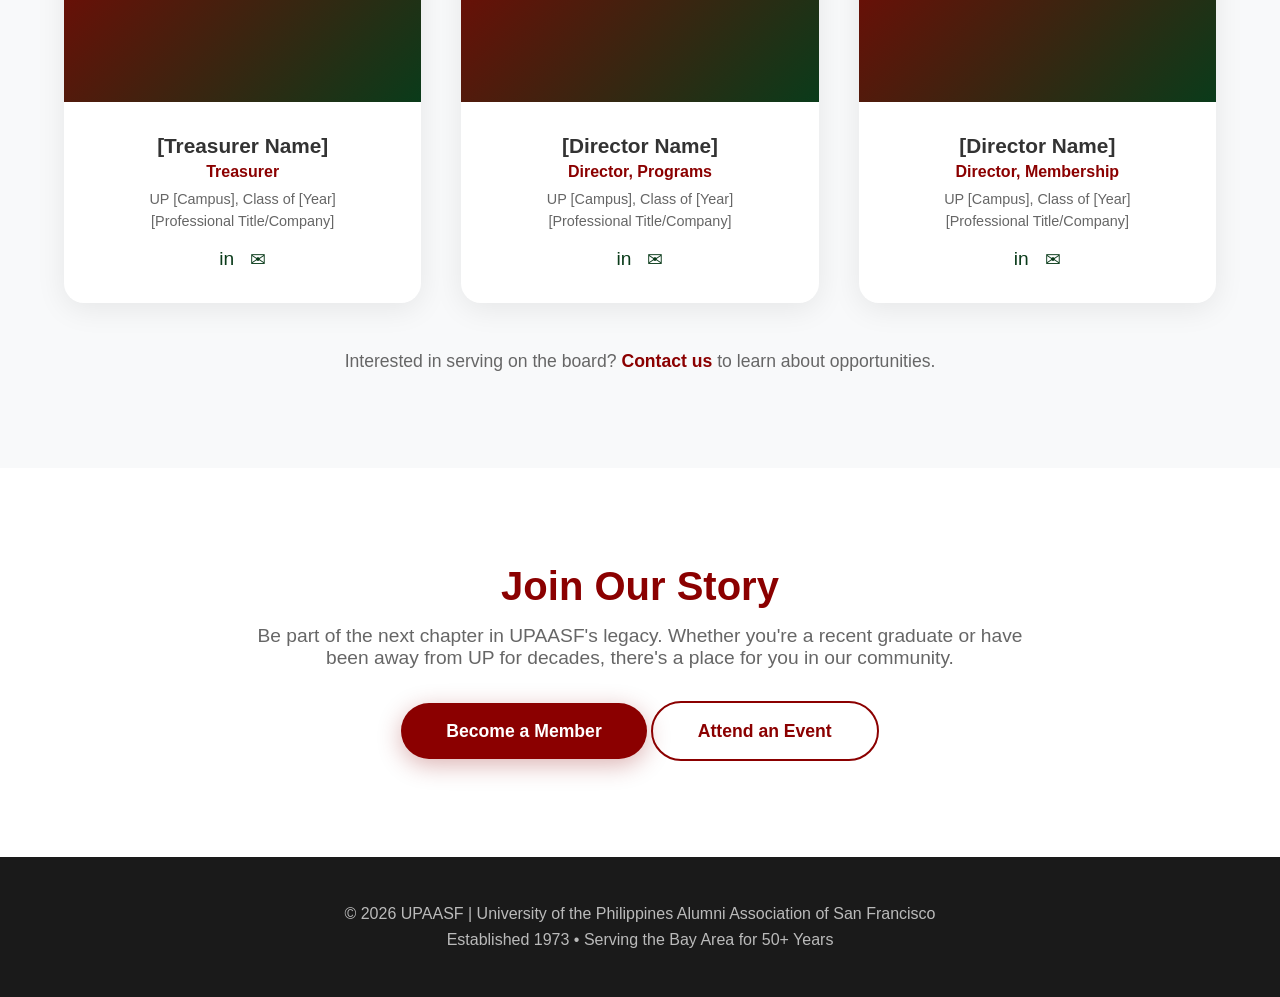
==== commit 929dcb4a: "Add the community menu and related page Add a new menu "Community". Add the html page for "Communit" ====
--- a/about.html
+++ b/about.html
@@ -95,6 +95,10 @@
             color: #8B0000;
         }
 
+        .nav-links .active-nav {
+            color: #8B0000;
+        }
+
         .nav-cta {
             background: #8B0000;
             color: white !important;
@@ -646,11 +650,11 @@
             </div>
             <ul class="nav-links">
                 <li><a href="./index.html">Home</a></li>
-                <li><a href="./about.html" style="color: #8B0000;">About</a></li>
+                <li><a href="./about.html" class="active-nav">About</a></li>
                 <li><a href="./programs.html">Programs</a></li>
                 <li><a href="./events.html">Events</a></li>
                 <li><a href="./membership.html">Membership</a></li>
-				<!-- <li><a href="./community.html">Community</a></li> -->
+				<li><a href="./community.html">Community</a></li>
                 <li><a href="./contact.html">Contact</a></li>
 				<li><a href="#join" class="nav-cta">Join Now</a></li>
             </ul>
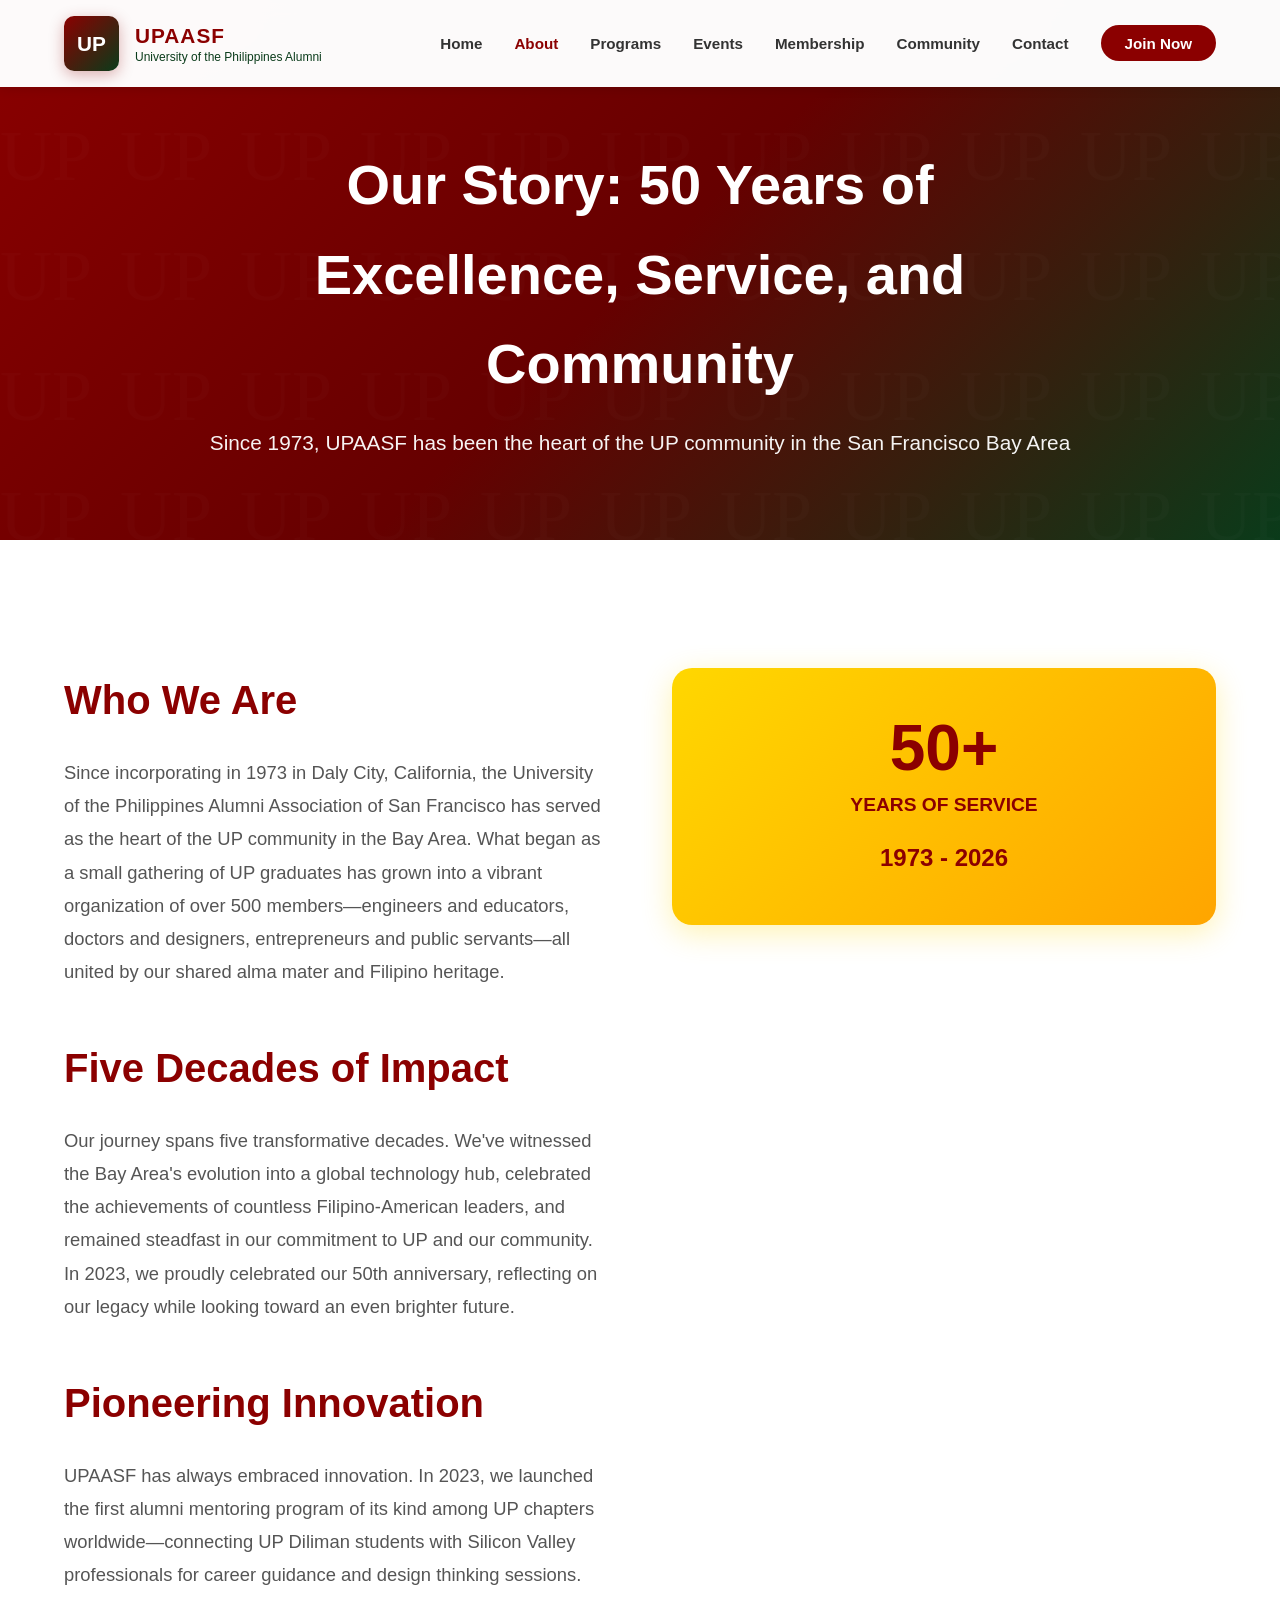
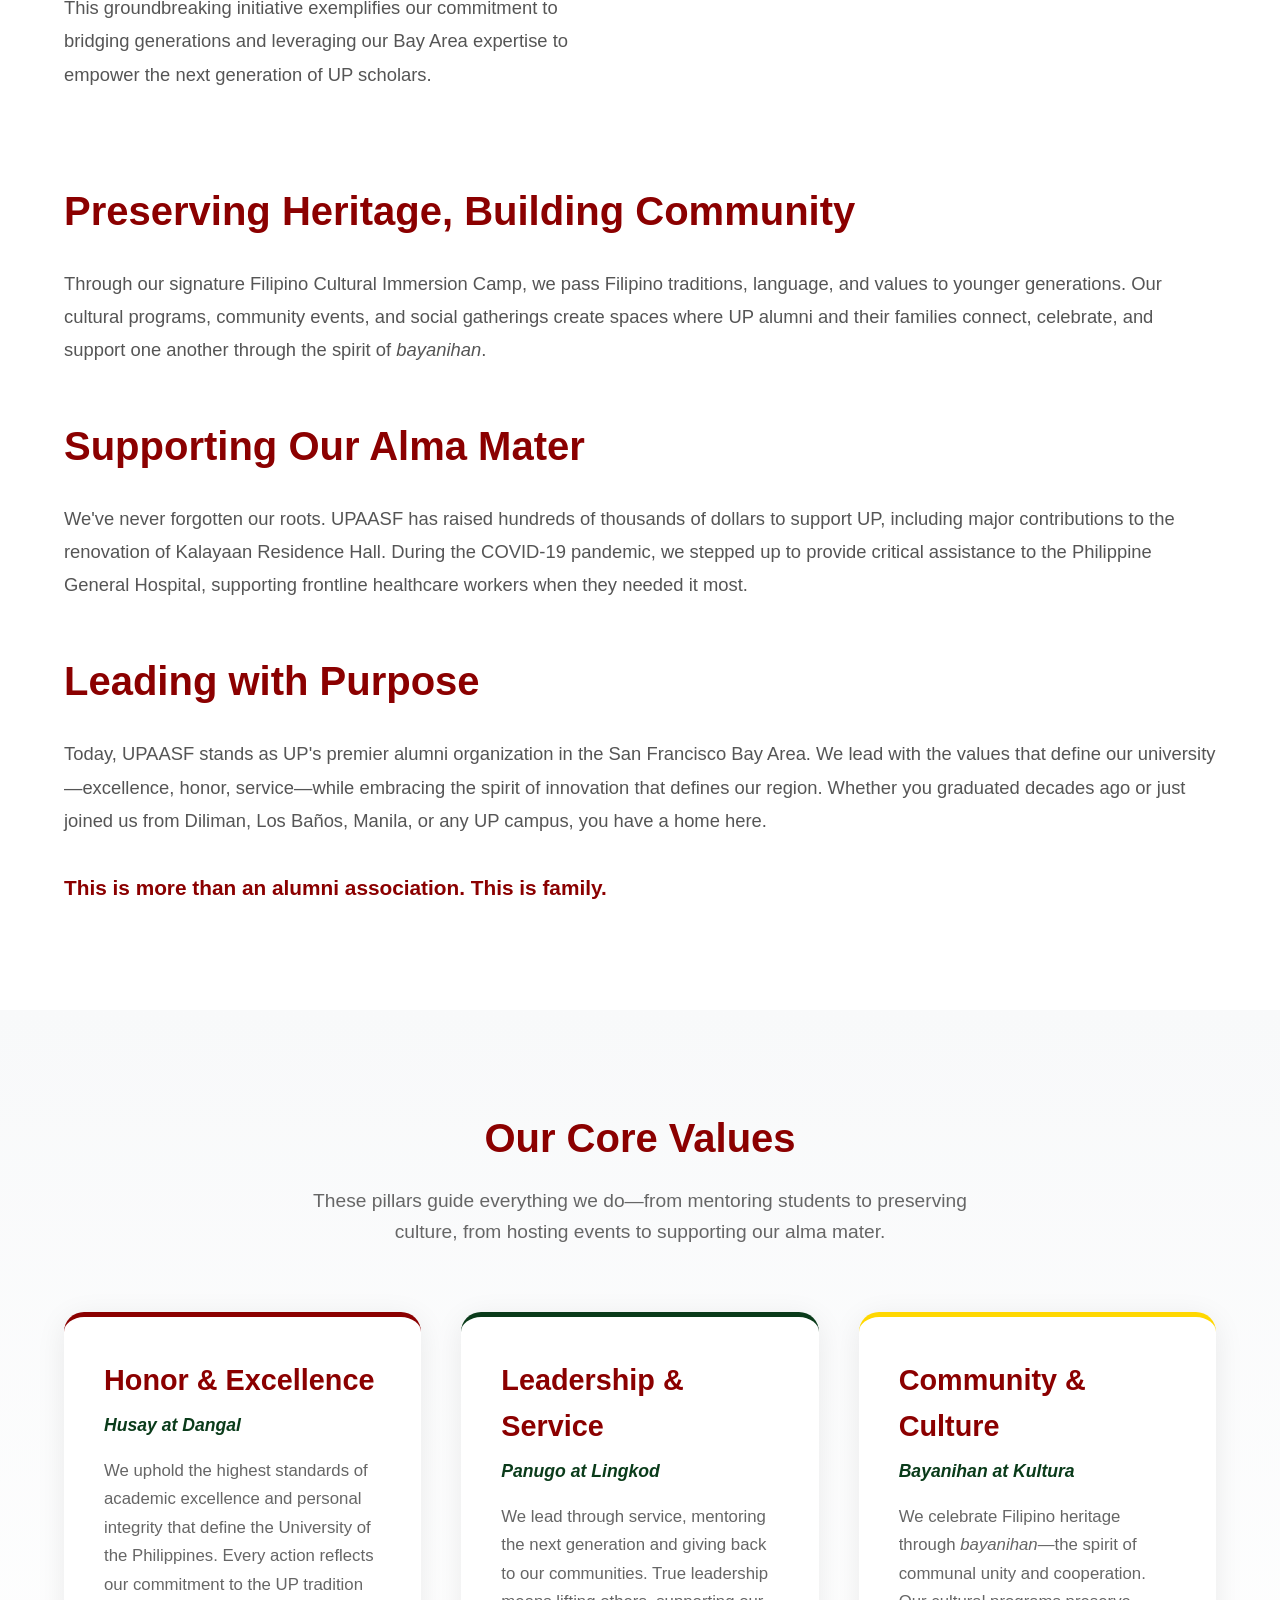
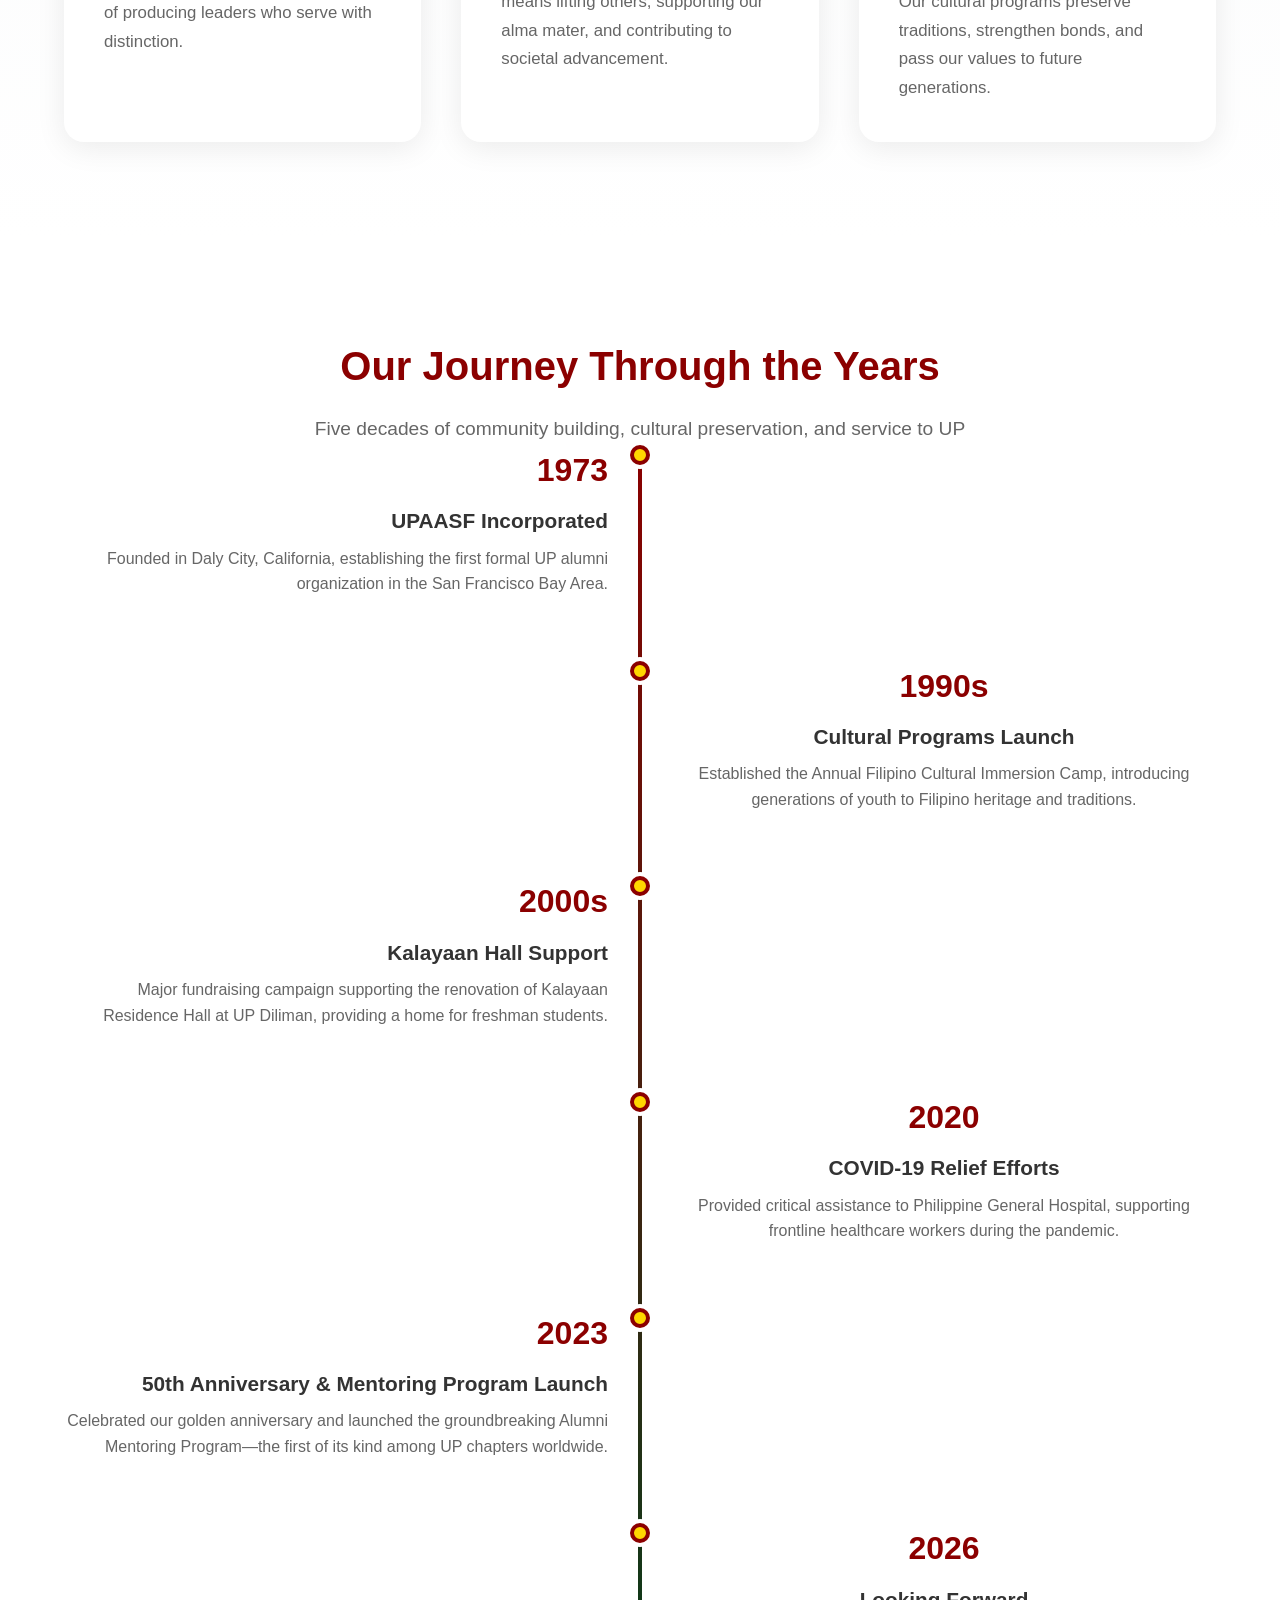
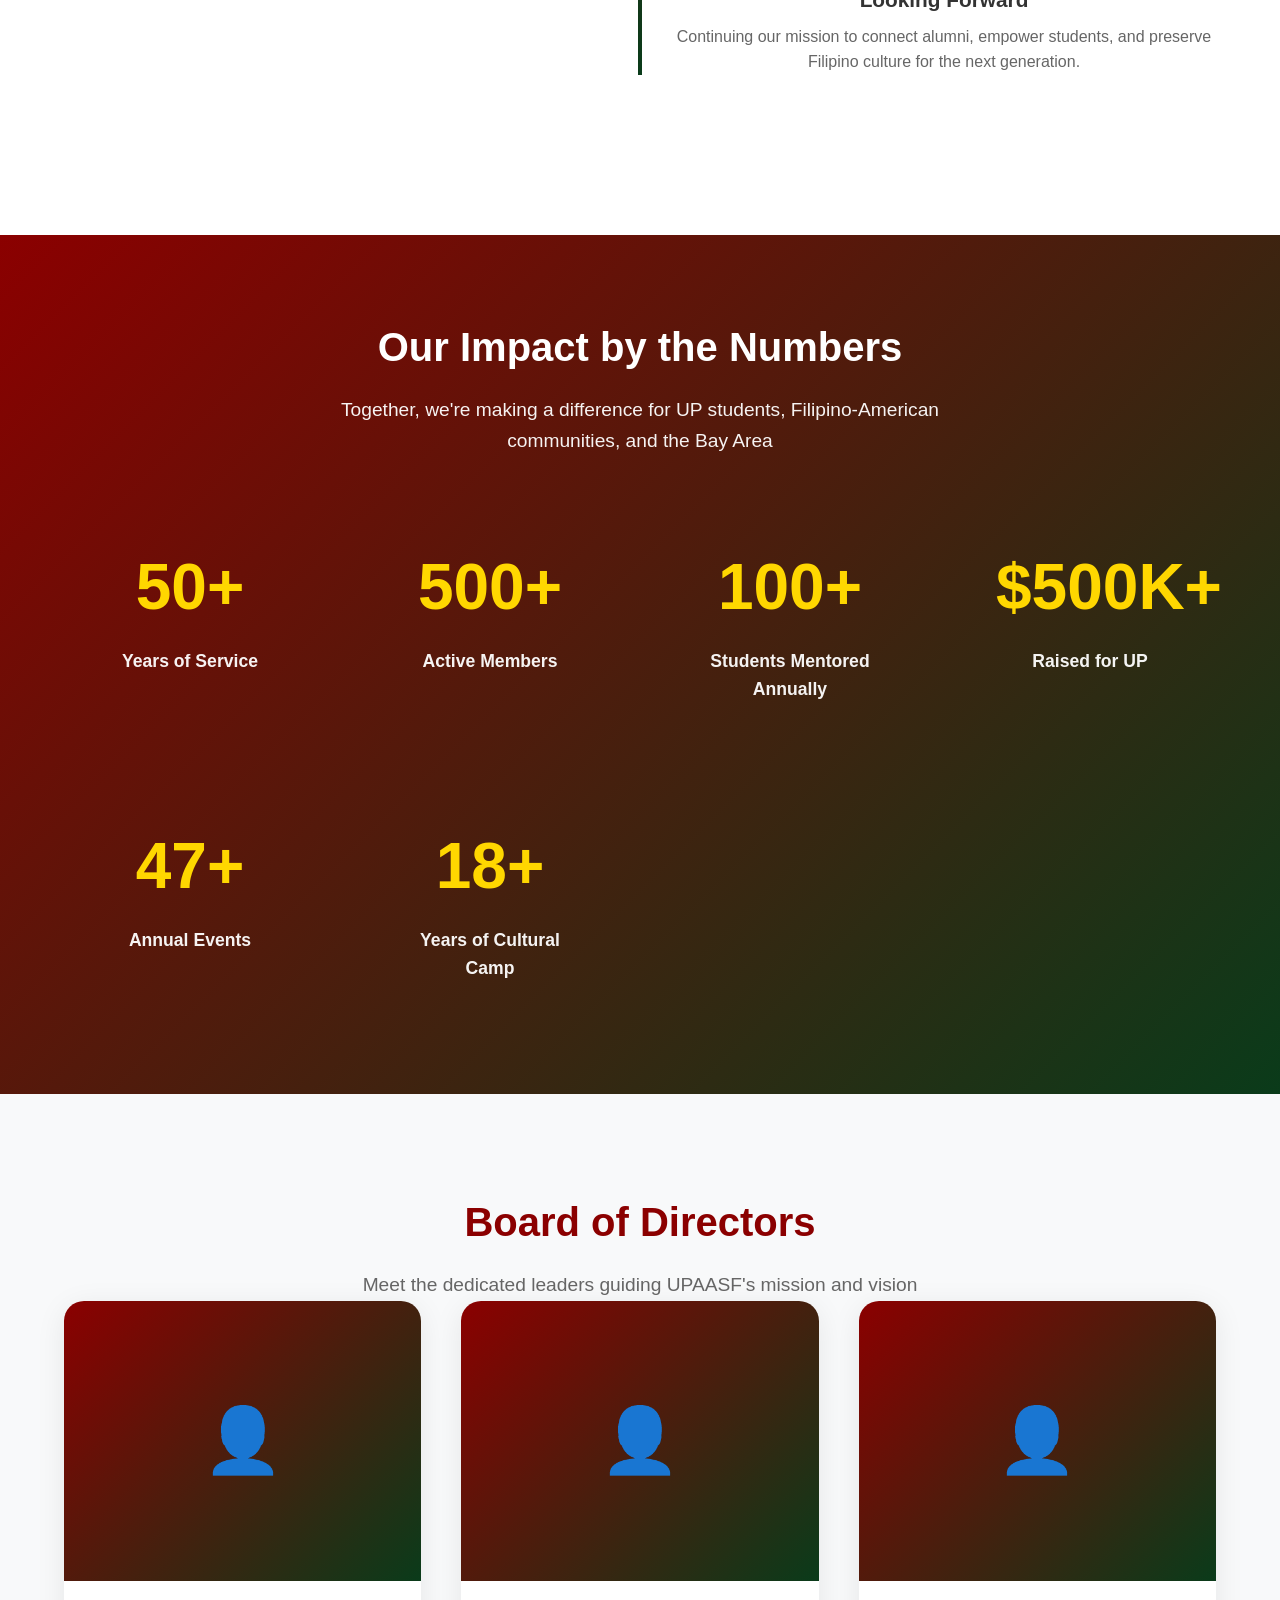
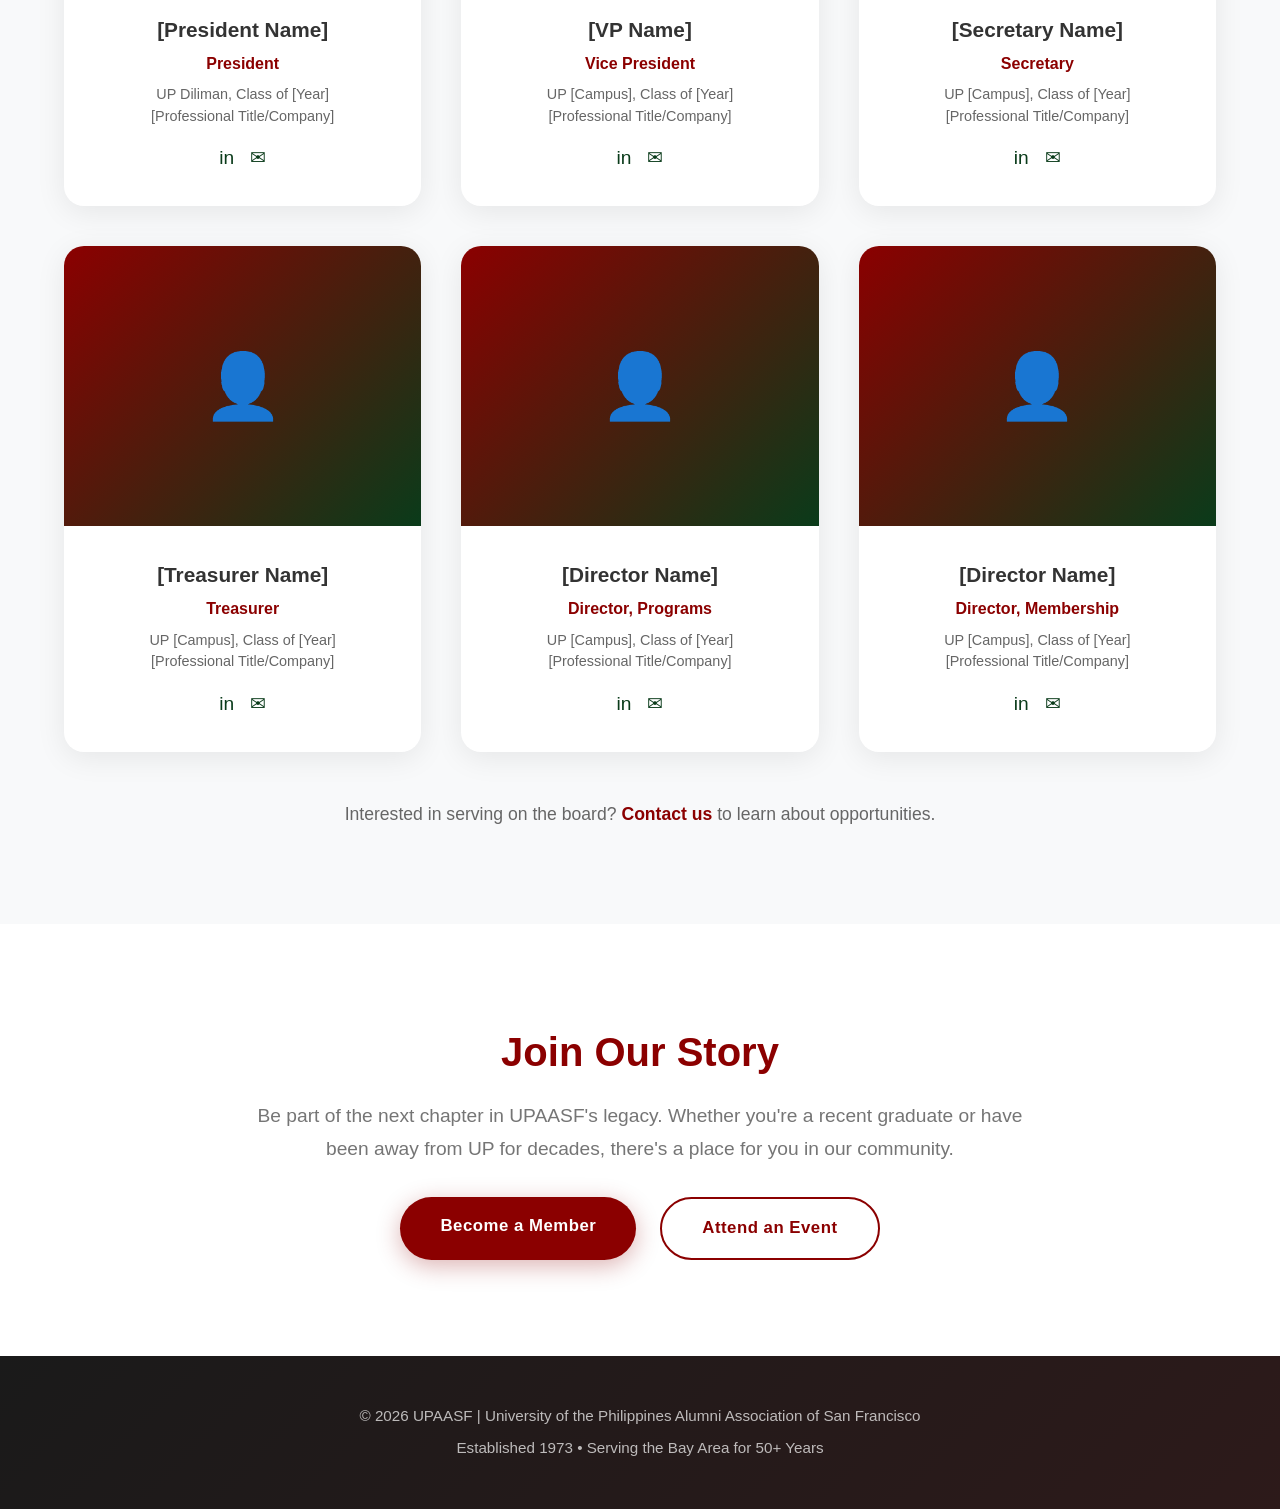
==== commit 736a2356: "Code refactoring for better maintenance Refactored all html files so that all shared code is extract" ====
--- a/about.html
+++ b/about.html
@@ -5,156 +5,16 @@
     <meta name="viewport" content="width=device-width, initial-scale=1.0">
     <title>About UPAASF | 50+ Years Connecting UP Alumni in the Bay Area</title>
     <meta name="description" content="Since 1973, UPAASF has been the leading UP alumni organization in San Francisco, dedicated to community building, cultural preservation, and supporting the University of the Philippines.">
+
+    <!-- Shared stylesheet (nav, footer, buttons, page-hero, CTA, utilities) -->
+    <link rel="stylesheet" href="./shared/styles.css">
+
     <style>
-        * {
-            margin: 0;
-            padding: 0;
-            box-sizing: border-box;
-        }
-
-        body {
-            font-family: -apple-system, BlinkMacSystemFont, 'Segoe UI', Roboto, sans-serif;
-            /* line-height: 1.6; */
-            color: #333;
-            overflow-x: hidden;
-        }
-
-        /* Navigation */
-		nav {
-            position: fixed;
-            top: 0;
-            left: 0;
-            right: 0;
-            background: rgba(255, 255, 255, 0.98);
-            backdrop-filter: blur(10px);
-            padding: 1rem 5%;
-            z-index: 1000;
-            box-shadow: 0 2px 10px rgba(0,0,0,0.1);
-            /* ===== MOBILE NAV FIX ===== */
-            overflow: visible;
-        }
-
-        .nav-container {
-            max-width: 1400px;
-            margin: 0 auto;
-            display: flex;
-            justify-content: space-between;
-            align-items: center;
-        }
-
-        .logo {
-            display: flex;
-            align-items: center;
-            gap: 1rem;
-        }
-
-        .logo-icon {
-            width: 55px;
-            height: 55px;
-            background: linear-gradient(135deg, #8B0000, #0A3B1A);
-            border-radius: 10px;
-            display: flex;
-            align-items: center;
-            justify-content: center;
-            color: white;
-            font-weight: 900;
-            font-size: 1.3rem;
-			box-shadow: 0 4px 15px rgba(139, 0, 0, 0.3);
-        }
-
-        .logo-text h1 {
-            font-size: 1.3rem;
-            color: #8B0000;
-            font-weight: 800;
-			letter-spacing: 1px;
-        }
-
-        .logo-text p {
-            font-size: 0.75rem;
-            color: #0A3B1A;
-			margin-top: 2px;
-            font-weight: 500;
-        }
-
-        .nav-links {
-            display: flex;
-            gap: 2rem;
-            list-style: none;
-            align-items: center;
-        }
-
-        .nav-links a {
-            text-decoration: none;
-            color: #333;
-            font-weight: 600;
-            transition: color 0.3s;
-            font-size: 0.95rem;
-        }
-
-        .nav-links a:hover {
-            color: #8B0000;
-        }
-
-        .nav-links .active-nav {
-            color: #8B0000;
-        }
-
-        .nav-cta {
-            background: #8B0000;
-            color: white !important;
-            padding: 0.6rem 1.5rem;
-            border-radius: 25px;
-            transition: all 0.3s;
-        }
-
-        .nav-cta:hover {
-            background: #660000;
-            transform: translateY(-2px);
-            box-shadow: 0 4px 15px rgba(139, 0, 0, 0.3);
-        }
-
-		/* Page Hero */
-        .page-hero {
-            background: linear-gradient(135deg, #8B0000 0%, #660000 50%, #0A3B1A 100%);
-            color: white;
-            padding: 140px 5% 80px;
-            text-align: center;
-            position: relative;
-            overflow: hidden;
-        }
-
-        .page-hero::before {
-            content: '';
-            position: absolute;
-            top: 0;
-            left: 0;
-            right: 0;
-            bottom: 0;
-            background: url('data:image/svg+xml,<svg xmlns="http://www.w3.org/2000/svg" viewBox="0 0 100 100"><text y="50" font-size="60" fill="rgba(255,255,255,0.05)">UP</text></svg>');
-            background-repeat: repeat;
-            background-size: 120px;
-            opacity: 0.3;
-        }
-
-        .page-hero-content {
-            max-width: 900px;
-            margin: 0 auto;
-            position: relative;
-            z-index: 2;
-        }
-
-        .page-hero h2 {
-            font-size: 3.5rem;
-            margin-bottom: 1rem;
-            font-weight: 900;
-        }
-
-        .page-hero p {
-            font-size: 1.3rem;
-            opacity: 0.95;
-            line-height: 1.7;
-        }
-
+        /* ============================================================
+           PAGE-SPECIFIC STYLES & OVERRIDES
+           ============================================================ */
+
+        /* ----- Who We Are – two-column layout ----- */
         .content-section {
             max-width: 1400px;
             margin: 0 auto;
@@ -214,6 +74,18 @@
             margin-top: 1rem;
         }
 
+        @media (max-width: 768px) {
+            .two-column {
+                grid-template-columns: 1fr;
+                gap: 2rem;
+            }
+            .anniversary-badge {
+                position: static;
+                margin-bottom: 2rem;
+            }
+        }
+
+        /* ----- Core Values ----- */
         .values-section {
             background: linear-gradient(to bottom, #f8f9fa, #ffffff);
             padding: 6rem 5%;
@@ -236,13 +108,8 @@
             border-top: 5px solid #8B0000;
         }
 
-        .value-card:nth-child(2) {
-            border-top-color: #0A3B1A;
-        }
-
-        .value-card:nth-child(3) {
-            border-top-color: #FFD700;
-        }
+        .value-card:nth-child(2) { border-top-color: #0A3B1A; }
+        .value-card:nth-child(3) { border-top-color: #FFD700; }
 
         .value-card:hover {
             transform: translateY(-10px);
@@ -264,15 +131,18 @@
             font-weight: 600;
         }
 
-        .value-card p {
-            color: #666;
-            line-height: 1.7;
-            font-size: 1.05rem;
-        }
-
+        .value-card p { color: #666; line-height: 1.7; font-size: 1.05rem; }
+
+        /* ----- Timeline ----- */
         .timeline-section {
             padding: 6rem 5%;
             background: white;
+        }
+
+        .timeline-section > div {
+            max-width: 1400px;
+            margin: 0 auto;
+            text-align: center;
         }
 
         .timeline {
@@ -285,8 +155,7 @@
             content: '';
             position: absolute;
             left: 50%;
-            top: 0;
-            bottom: 0;
+            top: 0; bottom: 0;
             width: 4px;
             background: linear-gradient(to bottom, #8B0000, #0A3B1A);
             transform: translateX(-50%);
@@ -298,13 +167,11 @@
         }
 
         .timeline-item:nth-child(odd) {
-            padding-right: 50%;
             padding-right: calc(50% + 2rem);
             text-align: right;
         }
 
         .timeline-item:nth-child(even) {
-            padding-left: 50%;
             padding-left: calc(50% + 2rem);
         }
 
@@ -335,14 +202,59 @@
             font-weight: 700;
         }
 
-        .timeline-content p {
-            color: #666;
-            font-size: 1rem;
-        }
-
+        .timeline-content p { color: #666; font-size: 1rem; }
+
+        @media (max-width: 768px) {
+            .timeline::before { left: 0; }
+
+            .timeline-item:nth-child(odd),
+            .timeline-item:nth-child(even) {
+                padding-left: 2rem;
+                padding-right: 0;
+                text-align: left;
+            }
+
+            .timeline-dot { left: 0; }
+        }
+
+        /* ----- Impact Stats ----- */
+        .impact-stats {
+            background: linear-gradient(135deg, #8B0000, #0A3B1A);
+            color: white;
+            padding: 5rem 5%;
+            text-align: center;
+        }
+
+        .stats-grid {
+            max-width: 1200px;
+            margin: 3rem auto 0;
+            display: grid;
+            grid-template-columns: repeat(auto-fit, minmax(200px, 1fr));
+            gap: 3rem;
+        }
+
+        .stat-item { padding: 2rem; }
+
+        .stat-number {
+            font-size: 4rem;
+            font-weight: 900;
+            color: #FFD700;
+            display: block;
+            margin-bottom: 0.5rem;
+        }
+
+        .stat-label { font-size: 1.1rem; opacity: 0.95; font-weight: 600; }
+
+        /* ----- Leadership / Board ----- */
         .leadership-section {
             background: #f8f9fa;
             padding: 6rem 5%;
+        }
+
+        .leadership-section > div {
+            max-width: 1400px;
+            margin: 0 auto;
+            text-align: center;
         }
 
         .leadership-grid {
@@ -379,9 +291,7 @@
             font-weight: 900;
         }
 
-        .leader-info {
-            padding: 2rem;
-        }
+        .leader-info { padding: 2rem; }
 
         .leader-info h5 {
             font-size: 1.3rem;
@@ -417,257 +327,44 @@
             text-decoration: none;
         }
 
-        .leader-social a:hover {
-            color: #8B0000;
-        }
-
-        .impact-stats {
-            background: linear-gradient(135deg, #8B0000, #0A3B1A);
-            color: white;
-            padding: 5rem 5%;
-            text-align: center;
-        }
-
-        .stats-grid {
-            max-width: 1200px;
-            margin: 3rem auto 0;
-            display: grid;
-            grid-template-columns: repeat(auto-fit, minmax(200px, 1fr));
-            gap: 3rem;
-        }
-
-        .stat-item {
-            padding: 2rem;
-        }
-
-        .stat-number {
-            font-size: 4rem;
-            font-weight: 900;
-            color: #FFD700;
-            display: block;
-            margin-bottom: 0.5rem;
-        }
-
-        .stat-label {
-            font-size: 1.1rem;
-            opacity: 0.95;
-            font-weight: 600;
-        }
-
-        .cta-section {
+        .leader-social a:hover { color: #8B0000; }
+
+        /* about.html overrides the shared CTA section colours to white-on-dark */
+        .about-cta.cta-section {
             background: white;
             padding: 6rem 5%;
-            text-align: center;
-        }
-
-        .cta-content {
-            max-width: 800px;
-            margin: 0 auto;
-        }
-
-        .cta-content h3 {
-            font-size: 2.5rem;
-            color: #8B0000;
-            margin-bottom: 1rem;
-        }
-
-        .cta-content p {
-            font-size: 1.2rem;
-            color: #666;
-            margin-bottom: 2rem;
-        }
-
-        .cta-buttons {
-            display: flex;
-            gap: 1.5rem;
-            justify-content: center;
-            flex-wrap: wrap;
-        }
-
-        .btn {
-            padding: 1.1rem 2.8rem;
-            font-size: 1.1rem;
-            font-weight: 700;
-            border: none;
-            border-radius: 50px;
-            cursor: pointer;
-            transition: all 0.3s ease;
-            text-decoration: none;
-            display: inline-block;
-        }
-
-        .btn-primary {
+        }
+
+        .about-cta .cta-content h3 { color: #8B0000; }
+        .about-cta .cta-content p  { color: #666; }
+
+        .about-cta .btn-primary {
             background: #8B0000;
             color: white;
             box-shadow: 0 6px 25px rgba(139, 0, 0, 0.3);
         }
 
-        .btn-primary:hover {
+        .about-cta .btn-primary:hover {
             background: #660000;
-            transform: translateY(-3px);
             box-shadow: 0 8px 35px rgba(139, 0, 0, 0.4);
         }
 
-        .btn-secondary {
-            background: transparent;
+        .about-cta .btn-secondary {
             color: #8B0000;
-            border: 2px solid #8B0000;
-        }
-
-        .btn-secondary:hover {
+            border-color: #8B0000;
+        }
+
+        .about-cta .btn-secondary:hover {
             background: #8B0000;
             color: white;
-            transform: translateY(-3px);
-        }
-
-        footer {
-            background: #1a1a1a;
-            color: white;
-            padding: 3rem 5%;
-            text-align: center;
-        }
-
-        footer p {
-            color: rgba(255, 255, 255, 0.7);
-        }
-
-        /* ===== MOBILE NAV FIX: START ===== */
-        .mobile-menu-btn {
-            display: none;
-            flex-direction: column;
-            gap: 5px;
-            background: none;
-            border: none;
-            cursor: pointer;
-            padding: 6px;
-            min-width: 44px;
-            min-height: 44px;
-            align-items: center;
-            justify-content: center;
-        }
-
-        .mobile-menu-btn span {
-            display: block;
-            width: 25px;
-            height: 3px;
-            background: #8B0000;
-            border-radius: 3px;
-            transition: all 0.3s ease;
-        }
-        /* ===== MOBILE NAV FIX: END ===== */
-
-        @media (max-width: 768px) {
-            .page-hero h2 {
-                font-size: 2.2rem;
-            }
-
-            .page-hero p {
-                font-size: 1.1rem;
-            }
-
-            .two-column {
-                grid-template-columns: 1fr;
-                gap: 2rem;
-            }
-
-            .anniversary-badge {
-                position: static;
-                margin-bottom: 2rem;
-            }
-
-            .timeline::before {
-                left: 0;
-            }
-
-            .timeline-item:nth-child(odd),
-            .timeline-item:nth-child(even) {
-                padding-left: 2rem;
-                padding-right: 0;
-                text-align: left;
-            }
-
-            .timeline-dot {
-                left: 0;
-            }
-
-            .content-section h3 {
-                font-size: 2rem;
-            }
-
-            .stat-number {
-                font-size: 3rem;
-            }
-
-            /* ===== MOBILE NAV FIX: START ===== */
-            .mobile-menu-btn {
-                display: flex;
-            }
-
-            .nav-links {
-                display: none;
-                position: absolute;
-                top: 100%;
-                left: 0;
-                right: 0;
-                background: rgba(255, 255, 255, 0.99);
-                flex-direction: column;
-                padding: 1rem 5%;
-                box-shadow: 0 6px 20px rgba(0,0,0,0.12);
-                gap: 0;
-                z-index: 999;
-            }
-
-            .nav-links.open {
-                display: flex;
-            }
-
-            .nav-links li {
-                padding: 0.85rem 0;
-                border-bottom: 1px solid #f0f0f0;
-            }
-
-            .nav-links li:last-child {
-                border-bottom: none;
-            }
-
-            .nav-links a {
-                font-size: 1.05rem;
-                display: block;
-            }
-            /* ===== MOBILE NAV FIX: END ===== */
         }
     </style>
 </head>
-<body>
-    <nav>
-        <div class="nav-container">
-            <div class="logo">
-                <div class="logo-icon">UP</div>
-                <div class="logo-text">
-                    <h1>UPAASF</h1>
-                    <p>University of the Philippines Alumni</p>
-                </div>
-            </div>
-            <ul class="nav-links">
-                <li><a href="./index.html">Home</a></li>
-                <li><a href="./about.html" class="active-nav">About</a></li>
-                <li><a href="./programs.html">Programs</a></li>
-                <li><a href="./events.html">Events</a></li>
-                <li><a href="./membership.html">Membership</a></li>
-				<li><a href="./community.html">Community</a></li>
-                <li><a href="./contact.html">Contact</a></li>
-				<li><a href="#join" class="nav-cta">Join Now</a></li>
-            </ul>
-            <!-- ===== MOBILE NAV FIX: START ===== -->
-            <button class="mobile-menu-btn" id="mobileMenuBtn" aria-label="Toggle navigation" aria-expanded="false">
-                <span></span>
-                <span></span>
-                <span></span>
-            </button>
-            <!-- ===== MOBILE NAV FIX: END ===== -->
-        </div>
-    </nav>
-
+<body data-page="about" data-join-href="#join">
+    <!-- Shared header injected by site.js -->
+    <div id="site-header"></div>
+
+    <!-- ==================== PAGE HERO ==================== -->
     <section class="page-hero">
         <div class="page-hero-content">
             <h2>Our Story: 50 Years of Excellence, Service, and Community</h2>
@@ -675,26 +372,48 @@
         </div>
     </section>
 
+    <!-- ==================== WHO WE ARE ==================== -->
     <section class="content-section">
+		<!--
         <div class="two-column">
             <div>
                 <h3>Who We Are</h3>
                 <p>Since incorporating in 1973 in Daly City, California, the University of the Philippines Alumni Association of San Francisco has served as the heart of the UP community in the Bay Area. What began as a small gathering of UP graduates has grown into a vibrant organization of over 500 members—engineers and educators, doctors and designers, entrepreneurs and public servants—all united by our shared alma mater and Filipino heritage.</p>
 
                 <h3 style="margin-top: 3rem;">Five Decades of Impact</h3>
+                <p>Our journey spans five transformative decades. We've witnessed the Bay Area's evolution into a global technology hub, celebrated the achievements of countless Filipino-American leaders, and remained steadfast in our commitment to UP and our community.</p>
+
+                <p>We lead with the values that define our university—excellence, honor, service—while embracing the spirit of innovation that defines our region. Whether you graduated decades ago or just joined us from Diliman, Los Baños, Manila, or any UP campus, you have a home here.</p>
+
+                <p style="font-size: 1.3rem; font-weight: 700; color: #8B0000; margin-top: 2rem;">This is more than an alumni association. This is family.</p>
+            </div>
+
+            <div class="anniversary-badge">
+                <h4>50+</h4>
+                <p>Years of Excellence</p>
+                <p class="year-range">1973 – 2026</p>
+                <p style="margin-top: 1.5rem; font-size: 1rem; font-weight: 600;">Bay Area's Premier<br>UP Alumni Organization</p>
+            </div>
+        </div>
+		-->
+		
+        <div class="two-column">
+            <div>
+                <h3>Who We Are</h3>
+                <p>Since incorporating in 1973 in Daly City, California, the University of the Philippines Alumni Association of San Francisco has served as the heart of the UP community in the Bay Area. What began as a small gathering of UP graduates has grown into a vibrant organization of over 500 members—engineers and educators, doctors and designers, entrepreneurs and public servants—all united by our shared alma mater and Filipino heritage.</p>
+
+                <h3 style="margin-top: 3rem;">Five Decades of Impact</h3>
                 <p>Our journey spans five transformative decades. We've witnessed the Bay Area's evolution into a global technology hub, celebrated the achievements of countless Filipino-American leaders, and remained steadfast in our commitment to UP and our community. In 2023, we proudly celebrated our 50th anniversary, reflecting on our legacy while looking toward an even brighter future.</p>
 
                 <h3 style="margin-top: 3rem;">Pioneering Innovation</h3>
                 <p>UPAASF has always embraced innovation. In 2023, we launched the first alumni mentoring program of its kind among UP chapters worldwide—connecting UP Diliman students with Silicon Valley professionals for career guidance and design thinking sessions. This groundbreaking initiative exemplifies our commitment to bridging generations and leveraging our Bay Area expertise to empower the next generation of UP scholars.</p>
             </div>
 
-            <div>
-                <div class="anniversary-badge">
-                    <h4>50+</h4>
-                    <p>YEARS OF SERVICE</p>
-                    <div class="year-range">1973 - 2026</div>
-                </div>
-            </div>
+			<div class="anniversary-badge">
+				<h4>50+</h4>
+				<p>YEARS OF SERVICE</p>
+				<div class="year-range">1973 - 2026</div>
+			</div>
         </div>
 
         <div style="margin-top: 4rem;">
@@ -711,6 +430,7 @@
         </div>
     </section>
 
+    <!-- ==================== CORE VALUES ==================== -->
     <section class="values-section">
         <div style="max-width: 1400px; margin: 0 auto; text-align: center;">
             <h3 style="font-size: 2.5rem; color: #8B0000; margin-bottom: 1rem;">Our Core Values</h3>
@@ -718,34 +438,35 @@
         </div>
 
         <div class="values-grid">
-            <div class="value-card">
-                <h4>Honor & Excellence</h4>
+            <div class="value-card fade-in">
+                <h4>Honor &amp; Excellence</h4>
                 <p class="tagalog">Husay at Dangal</p>
                 <p>We uphold the highest standards of academic excellence and personal integrity that define the University of the Philippines. Every action reflects our commitment to the UP tradition of producing leaders who serve with distinction.</p>
             </div>
 
-            <div class="value-card">
-                <h4>Leadership & Service</h4>
+            <div class="value-card fade-in">
+                <h4>Leadership &amp; Service</h4>
                 <p class="tagalog">Panugo at Lingkod</p>
                 <p>We lead through service, mentoring the next generation and giving back to our communities. True leadership means lifting others, supporting our alma mater, and contributing to societal advancement.</p>
             </div>
 
-            <div class="value-card">
-                <h4>Community & Culture</h4>
+            <div class="value-card fade-in">
+                <h4>Community &amp; Culture</h4>
                 <p class="tagalog">Bayanihan at Kultura</p>
                 <p>We celebrate Filipino heritage through <em>bayanihan</em>—the spirit of communal unity and cooperation. Our cultural programs preserve traditions, strengthen bonds, and pass our values to future generations.</p>
             </div>
         </div>
     </section>
 
+    <!-- ==================== TIMELINE ==================== -->
     <section class="timeline-section">
-        <div style="max-width: 1400px; margin: 0 auto; text-align: center;">
+        <div>
             <h3 style="font-size: 2.5rem; color: #8B0000; margin-bottom: 1rem;">Our Journey Through the Years</h3>
             <p style="font-size: 1.2rem; color: #666; max-width: 700px; margin: 0 auto;">Five decades of community building, cultural preservation, and service to UP</p>
         </div>
 
         <div class="timeline">
-            <div class="timeline-item">
+            <div class="timeline-item fade-in">
                 <div class="timeline-dot"></div>
                 <div class="timeline-year">1973</div>
                 <div class="timeline-content">
@@ -754,7 +475,7 @@
                 </div>
             </div>
 
-            <div class="timeline-item">
+            <div class="timeline-item fade-in">
                 <div class="timeline-dot"></div>
                 <div class="timeline-year">1990s</div>
                 <div class="timeline-content">
@@ -763,7 +484,7 @@
                 </div>
             </div>
 
-            <div class="timeline-item">
+            <div class="timeline-item fade-in">
                 <div class="timeline-dot"></div>
                 <div class="timeline-year">2000s</div>
                 <div class="timeline-content">
@@ -772,7 +493,7 @@
                 </div>
             </div>
 
-            <div class="timeline-item">
+            <div class="timeline-item fade-in">
                 <div class="timeline-dot"></div>
                 <div class="timeline-year">2020</div>
                 <div class="timeline-content">
@@ -781,16 +502,16 @@
                 </div>
             </div>
 
-            <div class="timeline-item">
+            <div class="timeline-item fade-in">
                 <div class="timeline-dot"></div>
                 <div class="timeline-year">2023</div>
                 <div class="timeline-content">
-                    <h5>50th Anniversary & Mentoring Program Launch</h5>
-                    <p>Celebrated golden anniversary and launched the groundbreaking Alumni Mentoring Program—the first of its kind among UP chapters worldwide.</p>
-                </div>
-            </div>
-
-            <div class="timeline-item">
+                    <h5>50th Anniversary &amp; Mentoring Program Launch</h5>
+                    <p>Celebrated our golden anniversary and launched the groundbreaking Alumni Mentoring Program—the first of its kind among UP chapters worldwide.</p>
+                </div>
+            </div>
+
+            <div class="timeline-item fade-in">
                 <div class="timeline-dot"></div>
                 <div class="timeline-year">2026</div>
                 <div class="timeline-content">
@@ -801,6 +522,7 @@
         </div>
     </section>
 
+    <!-- ==================== IMPACT STATS ==================== -->
     <section class="impact-stats">
         <h3 style="font-size: 2.5rem; margin-bottom: 1rem;">Our Impact by the Numbers</h3>
         <p style="font-size: 1.2rem; opacity: 0.95; max-width: 700px; margin: 0 auto 2rem;">Together, we're making a difference for UP students, Filipino-American communities, and the Bay Area</p>
@@ -833,14 +555,15 @@
         </div>
     </section>
 
+    <!-- ==================== BOARD OF DIRECTORS ==================== -->
     <section class="leadership-section">
-        <div style="max-width: 1400px; margin: 0 auto; text-align: center;">
+        <div>
             <h3 style="font-size: 2.5rem; color: #8B0000; margin-bottom: 1rem;">Board of Directors</h3>
             <p style="font-size: 1.2rem; color: #666; max-width: 700px; margin: 0 auto;">Meet the dedicated leaders guiding UPAASF's mission and vision</p>
         </div>
 
         <div class="leadership-grid">
-            <div class="leader-card">
+            <div class="leader-card fade-in">
                 <div class="leader-image">👤</div>
                 <div class="leader-info">
                     <h5>[President Name]</h5>
@@ -853,7 +576,7 @@
                 </div>
             </div>
 
-            <div class="leader-card">
+            <div class="leader-card fade-in">
                 <div class="leader-image">👤</div>
                 <div class="leader-info">
                     <h5>[VP Name]</h5>
@@ -866,7 +589,7 @@
                 </div>
             </div>
 
-            <div class="leader-card">
+            <div class="leader-card fade-in">
                 <div class="leader-image">👤</div>
                 <div class="leader-info">
                     <h5>[Secretary Name]</h5>
@@ -879,7 +602,7 @@
                 </div>
             </div>
 
-            <div class="leader-card">
+            <div class="leader-card fade-in">
                 <div class="leader-image">👤</div>
                 <div class="leader-info">
                     <h5>[Treasurer Name]</h5>
@@ -892,7 +615,7 @@
                 </div>
             </div>
 
-            <div class="leader-card">
+            <div class="leader-card fade-in">
                 <div class="leader-image">👤</div>
                 <div class="leader-info">
                     <h5>[Director Name]</h5>
@@ -905,7 +628,7 @@
                 </div>
             </div>
 
-            <div class="leader-card">
+            <div class="leader-card fade-in">
                 <div class="leader-image">👤</div>
                 <div class="leader-info">
                     <h5>[Director Name]</h5>
@@ -920,147 +643,45 @@
         </div>
 
         <div style="text-align: center; margin-top: 3rem;">
-            <p style="font-size: 1.1rem; color: #666;">Interested in serving on the board? <a href="./contact.html" style="color: #8B0000; font-weight: 700; text-decoration: none;">Contact us</a> to learn about opportunities.</p>
+            <p style="font-size: 1.1rem; color: #666;">
+                Interested in serving on the board?
+                <a href="./contact.html" style="color: #8B0000; font-weight: 700; text-decoration: none;">Contact us</a>
+                to learn about opportunities.
+            </p>
         </div>
     </section>
 
-    <section class="cta-section" id="join">
+    <!-- ==================== CTA ==================== -->
+    <section class="about-cta cta-section" id="join">
         <div class="cta-content">
             <h3>Join Our Story</h3>
             <p>Be part of the next chapter in UPAASF's legacy. Whether you're a recent graduate or have been away from UP for decades, there's a place for you in our community.</p>
-            <div class="cta0-buttons">
+            <div class="cta-buttons">
                 <a href="./membership.html" class="btn btn-primary">Become a Member</a>
                 <a href="./events.html" class="btn btn-secondary">Attend an Event</a>
             </div>
         </div>
     </section>
-	
-	<footer>
-        <div class="section-container">
-            <p>&copy; 2026 UPAASF | University of the Philippines Alumni Association of San Francisco</p>
-            <p style="margin-top: 0.5rem;">Established 1973 • Serving the Bay Area for 50+ Years</p>
-        </div>
-    </footer>
-
+
+    <!-- Shared footer injected by site.js -->
+    <div id="site-footer"></div>
+
+    <!-- Shared site components (nav, footer, mobile menu, scroll, fade-in) -->
+    <script src="./shared/site.js"></script>
+
+    <!-- Page-specific scripts -->
     <script>
-        // ===== MOBILE NAV FIX: START =====
-        const mobileMenuBtn = document.getElementById('mobileMenuBtn');
-        const navLinks = document.querySelector('.nav-links');
-
-        mobileMenuBtn.addEventListener('click', () => {
-            const isOpen = navLinks.classList.toggle('open');
-            mobileMenuBtn.setAttribute('aria-expanded', isOpen);
-        });
-
-        navLinks.querySelectorAll('a').forEach(link => {
-            link.addEventListener('click', () => {
-                navLinks.classList.remove('open');
-                mobileMenuBtn.setAttribute('aria-expanded', false);
+        /* Timeline dot hover — specific to about.html's .timeline-dot layout */
+        document.querySelectorAll('.timeline-item').forEach(function (item) {
+            item.addEventListener('mouseenter', function () {
+                var dot = this.querySelector('.timeline-dot');
+                if (dot) dot.style.transform = 'translateX(-50%) scale(1.3)';
+            });
+            item.addEventListener('mouseleave', function () {
+                var dot = this.querySelector('.timeline-dot');
+                if (dot) dot.style.transform = 'translateX(-50%) scale(1)';
             });
         });
-        // ===== MOBILE NAV FIX: END =====
-        
-        // Smooth scroll for navigation
-        document.querySelectorAll('a[href^="#"]').forEach(anchor => {
-            anchor.addEventListener('click', function (e) {
-                e.preventDefault();
-                const target = document.querySelector(this.getAttribute('href'));
-                if (target) {
-                    target.scrollIntoView({ behavior: 'smooth', block: 'start' });
-                }
-            });
-        });
-
-        // Intersection Observer for fade-in animations
-        const observerOptions = {
-            threshold: 0.1,
-            rootMargin: '0px 0px -50px 0px'
-        };
-
-        const observer = new IntersectionObserver((entries) => {
-            entries.forEach(entry => {
-                if (entry.isIntersecting) {
-                    entry.target.style.opacity = '1';
-                    entry.target.style.transform = 'translateY(0)';
-                }
-            });
-        }, observerOptions);
-
-        // Observe all major sections
-        document.querySelectorAll('.value-card, .timeline-item, .leader-card, .stat-item').forEach(el => {
-            el.style.opacity = '0';
-            el.style.transform = 'translateY(30px)';
-            el.style.transition = 'all 0.6s ease';
-            observer.observe(el);
-        });
-
-        // Animate stats on scroll
-        let statsAnimated = false;
-        const statsObserver = new IntersectionObserver((entries) => {
-            entries.forEach(entry => {
-                if (entry.isIntersecting && !statsAnimated) {
-                    statsAnimated = true;
-                    animateStats();
-                }
-            });
-        }, { threshold: 0.5 });
-
-        const statsSection = document.querySelector('.impact-stats');
-        if (statsSection) {
-            statsObserver.observe(statsSection);
-        }
-
-        function animateStats() {
-            const statNumbers = document.querySelectorAll('.stat-number');
-            statNumbers.forEach(stat => {
-                const text = stat.textContent;
-                const hasPlus = text.includes('+');
-                const hasDollar = text.includes('$');
-                const hasK = text.includes('K');
-                
-                let target = parseInt(text.replace(/[^0-9]/g, ''));
-                let current = 0;
-                const increment = target / 50;
-                const duration = 1500;
-                const stepTime = duration / 50;
-
-                const counter = setInterval(() => {
-                    current += increment;
-                    if (current >= target) {
-                        current = target;
-                        clearInterval(counter);
-                    }
-                    
-                    let displayValue = Math.floor(current);
-                    if (hasDollar) displayValue = '$' + displayValue;
-                    if (hasK) displayValue = displayValue + 'K';
-                    if (hasPlus) displayValue = displayValue + '+';
-                    
-                    stat.textContent = displayValue;
-                }, stepTime);
-            });
-        }
-
-        // Add hover effect to timeline items
-        document.querySelectorAll('.timeline-item').forEach(item => {
-            item.addEventListener('mouseenter', function() {
-                const dot = this.querySelector('.timeline-dot');
-                if (dot) {
-                    dot.style.transform = 'translateX(-50%) scale(1.3)';
-                    dot.style.transition = 'transform 0.3s ease';
-                }
-            });
-            
-            item.addEventListener('mouseleave', function() {
-                const dot = this.querySelector('.timeline-dot');
-                if (dot) {
-                    dot.style.transform = 'translateX(-50%) scale(1)';
-                }
-            });
-        });
-
-        // Log page load
-        console.log('UPAASF About Page loaded successfully');
     </script>
 </body>
 </html>
--- a/shared/styles.css
+++ b/shared/styles.css
@@ -0,0 +1,489 @@
+/* ============================================================
+   UPAASF SHARED STYLESHEET
+   Applies to all pages. Page-specific styles stay in each .html file.
+   ============================================================ */
+
+/* ----- Design Tokens ----- */
+:root {
+    /* Nav height: 55px logo + 2 × 1rem padding = ~87px; 92px gives comfortable clearance */
+    --nav-height: 92px;
+    /* Breathing room between the bottom of the fixed nav and the hero content */
+    --hero-gap: 48px;
+}
+
+/* ----- Reset & Base ----- */
+*, *::before, *::after {
+    margin: 0;
+    padding: 0;
+    box-sizing: border-box;
+}
+
+body {
+    font-family: -apple-system, BlinkMacSystemFont, 'Segoe UI', Roboto, sans-serif;
+    line-height: 1.6;
+    color: #333;
+    overflow-x: hidden;
+}
+
+/* ----- Navigation ----- */
+nav {
+    position: fixed;
+    top: 0;
+    left: 0;
+    right: 0;
+    background: rgba(255, 255, 255, 0.98);
+    backdrop-filter: blur(10px);
+    padding: 1rem 5%;
+    z-index: 1000;
+    box-shadow: 0 2px 10px rgba(0,0,0,0.1);
+    transition: all 0.3s ease;
+    overflow: visible; /* required for mobile dropdown */
+    line-height: normal; /* prevent body line-height from affecting nav layout */
+}
+
+nav.scrolled {
+    padding: 0.5rem 5%;
+    box-shadow: 0 2px 20px rgba(0,0,0,0.15);
+}
+
+.nav-container {
+    max-width: 1400px;
+    margin: 0 auto;
+    display: flex;
+    justify-content: space-between;
+    align-items: center;
+}
+
+.logo {
+    display: flex;
+    align-items: center;
+    gap: 1rem;
+    text-decoration: none;
+}
+
+.logo-icon {
+    width: 55px;
+    height: 55px;
+    background: linear-gradient(135deg, #8B0000 0%, #0A3B1A 100%);
+    border-radius: 10px;
+    display: flex;
+    align-items: center;
+    justify-content: center;
+    color: white;
+    font-weight: 900;
+    font-size: 1.3rem;
+    box-shadow: 0 4px 15px rgba(139, 0, 0, 0.3);
+    flex-shrink: 0;
+}
+
+.logo-text h1 {
+    font-size: 1.3rem;
+    color: #8B0000;
+    font-weight: 800;
+    letter-spacing: 1px;
+}
+
+.logo-text p {
+    font-size: 0.75rem;
+    color: #0A3B1A;
+    font-weight: 500;
+    margin-top: 2px;
+}
+
+.nav-links {
+    display: flex;
+    gap: 2rem;
+    list-style: none;
+    align-items: center;
+}
+
+.nav-links a {
+    text-decoration: none;
+    color: #333;
+    font-weight: 600;
+    transition: color 0.3s;
+    font-size: 0.95rem;
+}
+
+.nav-links a:hover {
+    color: #8B0000;
+}
+
+.nav-links a.active {
+    color: #8B0000;
+}
+
+.nav-cta {
+    background: #8B0000;
+    color: white !important;
+    padding: 0.6rem 1.5rem;
+    border-radius: 25px;
+    transition: all 0.3s !important;
+}
+
+.nav-cta:hover {
+    background: #660000 !important;
+    transform: translateY(-2px);
+    box-shadow: 0 4px 15px rgba(139, 0, 0, 0.3);
+    color: white !important;
+}
+
+/* ----- Mobile Nav ----- */
+.mobile-menu-btn {
+    display: none;
+    flex-direction: column;
+    gap: 5px;
+    background: none;
+    border: none;
+    cursor: pointer;
+    padding: 6px;
+    min-width: 44px;
+    min-height: 44px;
+    align-items: center;
+    justify-content: center;
+}
+
+.mobile-menu-btn span {
+    display: block;
+    width: 25px;
+    height: 3px;
+    background: #8B0000;
+    border-radius: 3px;
+    transition: all 0.3s ease;
+}
+
+@media (max-width: 768px) {
+    .mobile-menu-btn {
+        display: flex;
+    }
+
+    .nav-links {
+        display: none;
+        position: absolute;
+        top: 100%;
+        left: 0;
+        right: 0;
+        background: rgba(255, 255, 255, 0.99);
+        flex-direction: column;
+        padding: 1rem 5%;
+        box-shadow: 0 6px 20px rgba(0,0,0,0.12);
+        gap: 0;
+        z-index: 999;
+    }
+
+    .nav-links.open {
+        display: flex;
+    }
+
+    .nav-links li {
+        padding: 0.85rem 0;
+        border-bottom: 1px solid #f0f0f0;
+    }
+
+    .nav-links li:last-child {
+        border-bottom: none;
+        padding-top: 1rem;
+    }
+
+    .nav-links a {
+        font-size: 1.05rem;
+        display: block;
+    }
+
+    .logo-text h1 {
+        font-size: 1rem;
+    }
+
+    .logo-text p {
+        font-size: 0.65rem;
+    }
+}
+
+/* ----- Buttons ----- */
+.btn {
+    padding: 1rem 2.5rem;
+    font-size: 1.05rem;
+    font-weight: 700;
+    border: none;
+    border-radius: 50px;
+    cursor: pointer;
+    transition: all 0.3s ease;
+    text-decoration: none;
+    display: inline-block;
+    letter-spacing: 0.5px;
+}
+
+.btn-primary {
+    background: #8B0000;
+    color: white;
+    box-shadow: 0 4px 20px rgba(139, 0, 0, 0.3);
+}
+
+.btn-primary:hover {
+    background: #660000;
+    transform: translateY(-3px);
+    box-shadow: 0 8px 30px rgba(139, 0, 0, 0.4);
+}
+
+.btn-secondary {
+    background: transparent;
+    color: #8B0000;
+    border: 2px solid #8B0000;
+}
+
+.btn-secondary:hover {
+    background: #8B0000;
+    color: white;
+    transform: translateY(-3px);
+}
+
+/* ----- Page Hero (inner pages) ----- */
+.page-hero {
+    background: linear-gradient(135deg, #8B0000 0%, #660000 50%, #0A3B1A 100%);
+    color: white;
+    padding: calc(var(--nav-height) + var(--hero-gap)) 5% 80px;
+    text-align: center;
+    position: relative;
+    overflow: hidden;
+}
+
+.page-hero::before {
+    content: '';
+    position: absolute;
+    top: 0; left: 0; right: 0; bottom: 0;
+    background: url('data:image/svg+xml,<svg xmlns="http://www.w3.org/2000/svg" viewBox="0 0 100 100"><text y="50" font-size="60" fill="rgba(255,255,255,0.05)">UP</text></svg>');
+    background-repeat: repeat;
+    background-size: 120px;
+    opacity: 0.3;
+}
+
+.page-hero-content {
+    max-width: 900px;
+    margin: 0 auto;
+    position: relative;
+    z-index: 2;
+}
+
+.page-hero h2 {
+    font-size: 3.5rem;
+    margin-bottom: 1rem;
+    font-weight: 900;
+}
+
+.page-hero p {
+    font-size: 1.3rem;
+    opacity: 0.95;
+    line-height: 1.7;
+}
+
+@media (max-width: 768px) {
+    .page-hero h2 { font-size: 2.2rem; }
+    .page-hero p  { font-size: 1.1rem; }
+}
+
+/* ----- CTA Section ----- */
+.cta-section {
+    background: linear-gradient(135deg, #8B0000, #0A3B1A);
+    padding: 5rem 5%;
+    text-align: center;
+    color: white;
+}
+
+.cta-content {
+    max-width: 800px;
+    margin: 0 auto;
+}
+
+.cta-content h3 {
+    font-size: 2.5rem;
+    font-weight: 800;
+    margin-bottom: 1rem;
+}
+
+.cta-content p {
+    font-size: 1.2rem;
+    opacity: 0.9;
+    margin-bottom: 2rem;
+    line-height: 1.7;
+}
+
+.cta-buttons {
+    display: flex;
+    gap: 1.5rem;
+    justify-content: center;
+    flex-wrap: wrap;
+}
+
+.cta-section .btn-primary {
+    background: #FFD700;
+    color: #8B0000;
+    box-shadow: 0 6px 25px rgba(255, 215, 0, 0.4);
+}
+
+.cta-section .btn-primary:hover {
+    background: #FFC700;
+    box-shadow: 0 8px 35px rgba(255, 215, 0, 0.5);
+}
+
+.cta-section .btn-secondary {
+    color: white;
+    border-color: white;
+}
+
+.cta-section .btn-secondary:hover {
+    background: white;
+    color: #8B0000;
+}
+
+/* ----- Section Container ----- */
+.section-container {
+    max-width: 1400px;
+    margin: 0 auto;
+}
+
+.section-header {
+    text-align: center;
+    margin-bottom: 4rem;
+}
+
+.section-header h3 {
+    font-size: 3rem;
+    color: #8B0000;
+    margin-bottom: 1rem;
+    font-weight: 800;
+}
+
+.section-header p {
+    font-size: 1.2rem;
+    color: #666;
+    max-width: 750px;
+    margin: 0 auto;
+    line-height: 1.7;
+}
+
+/* ----- Footer ----- */
+footer {
+    background: linear-gradient(135deg, #1a1a1a, #2d1a1a);
+    color: white;
+    padding: 3rem 5%;
+    text-align: center;
+}
+
+footer p {
+    color: rgba(255, 255, 255, 0.7);
+    font-size: 0.95rem;
+}
+
+footer p + p {
+    margin-top: 0.5rem;
+}
+
+/* ----- Shared Form Styles (contact, membership) ----- */
+.form-group {
+    margin-bottom: 1.5rem;
+}
+
+.form-group label {
+    display: block;
+    font-weight: 600;
+    color: #333;
+    margin-bottom: 0.5rem;
+}
+
+.form-group input,
+.form-group select,
+.form-group textarea {
+    width: 100%;
+    padding: 0.9rem 1.2rem;
+    border: 2px solid #e0e0e0;
+    border-radius: 10px;
+    font-size: 1rem;
+    font-family: inherit;
+    transition: all 0.3s;
+}
+
+.form-group input:focus,
+.form-group select:focus,
+.form-group textarea:focus {
+    outline: none;
+    border-color: #8B0000;
+}
+
+.form-group textarea {
+    resize: vertical;
+    min-height: 150px;
+}
+
+.form-row {
+    display: grid;
+    grid-template-columns: 1fr 1fr;
+    gap: 1.5rem;
+}
+
+@media (max-width: 768px) {
+    .form-row { grid-template-columns: 1fr; }
+}
+
+/* ----- FAQ Accordion (contact, membership) ----- */
+.faq-item {
+    background: white;
+    margin-bottom: 1.5rem;
+    border-radius: 15px;
+    overflow: hidden;
+    box-shadow: 0 2px 10px rgba(0,0,0,0.05);
+}
+
+.faq-question {
+    padding: 1.5rem 2rem;
+    cursor: pointer;
+    display: flex;
+    justify-content: space-between;
+    align-items: center;
+    font-weight: 700;
+    color: #333;
+    transition: all 0.3s;
+}
+
+.faq-question:hover {
+    color: #8B0000;
+    background: #f8f9fa;
+}
+
+.faq-icon {
+    font-size: 1.5rem;
+    color: #8B0000;
+    flex-shrink: 0;
+    transition: transform 0.3s;
+}
+
+.faq-item.active .faq-icon {
+    transform: rotate(45deg);
+}
+
+.faq-answer {
+    max-height: 0;
+    overflow: hidden;
+    transition: max-height 0.3s ease;
+}
+
+.faq-item.active .faq-answer {
+    max-height: 500px;
+}
+
+.faq-answer-content {
+    padding: 0 2rem 1.5rem;
+    color: #666;
+    line-height: 1.7;
+}
+
+/* ----- Fade-in animation utility ----- */
+.fade-in {
+    opacity: 0;
+    transform: translateY(30px);
+    transition: all 0.6s ease;
+}
+
+.fade-in.visible {
+    opacity: 1;
+    transform: translateY(0);
+}
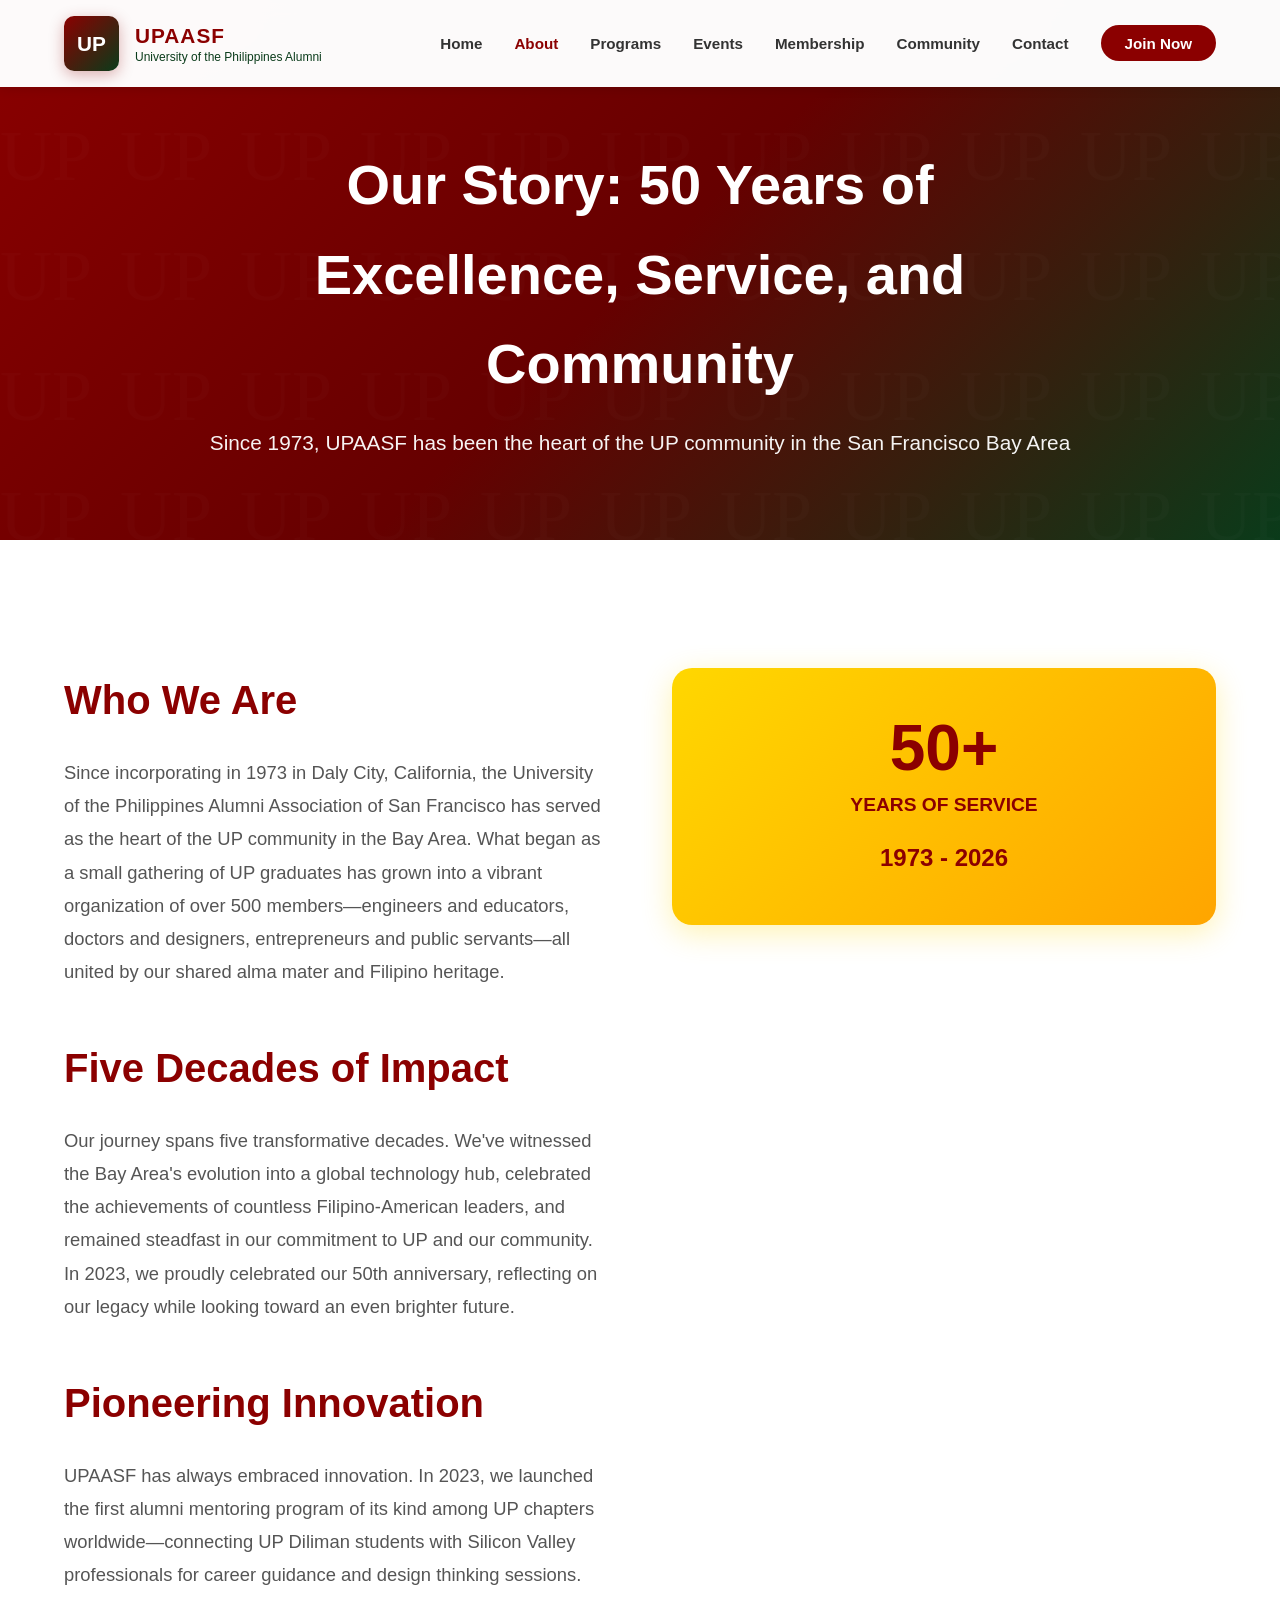
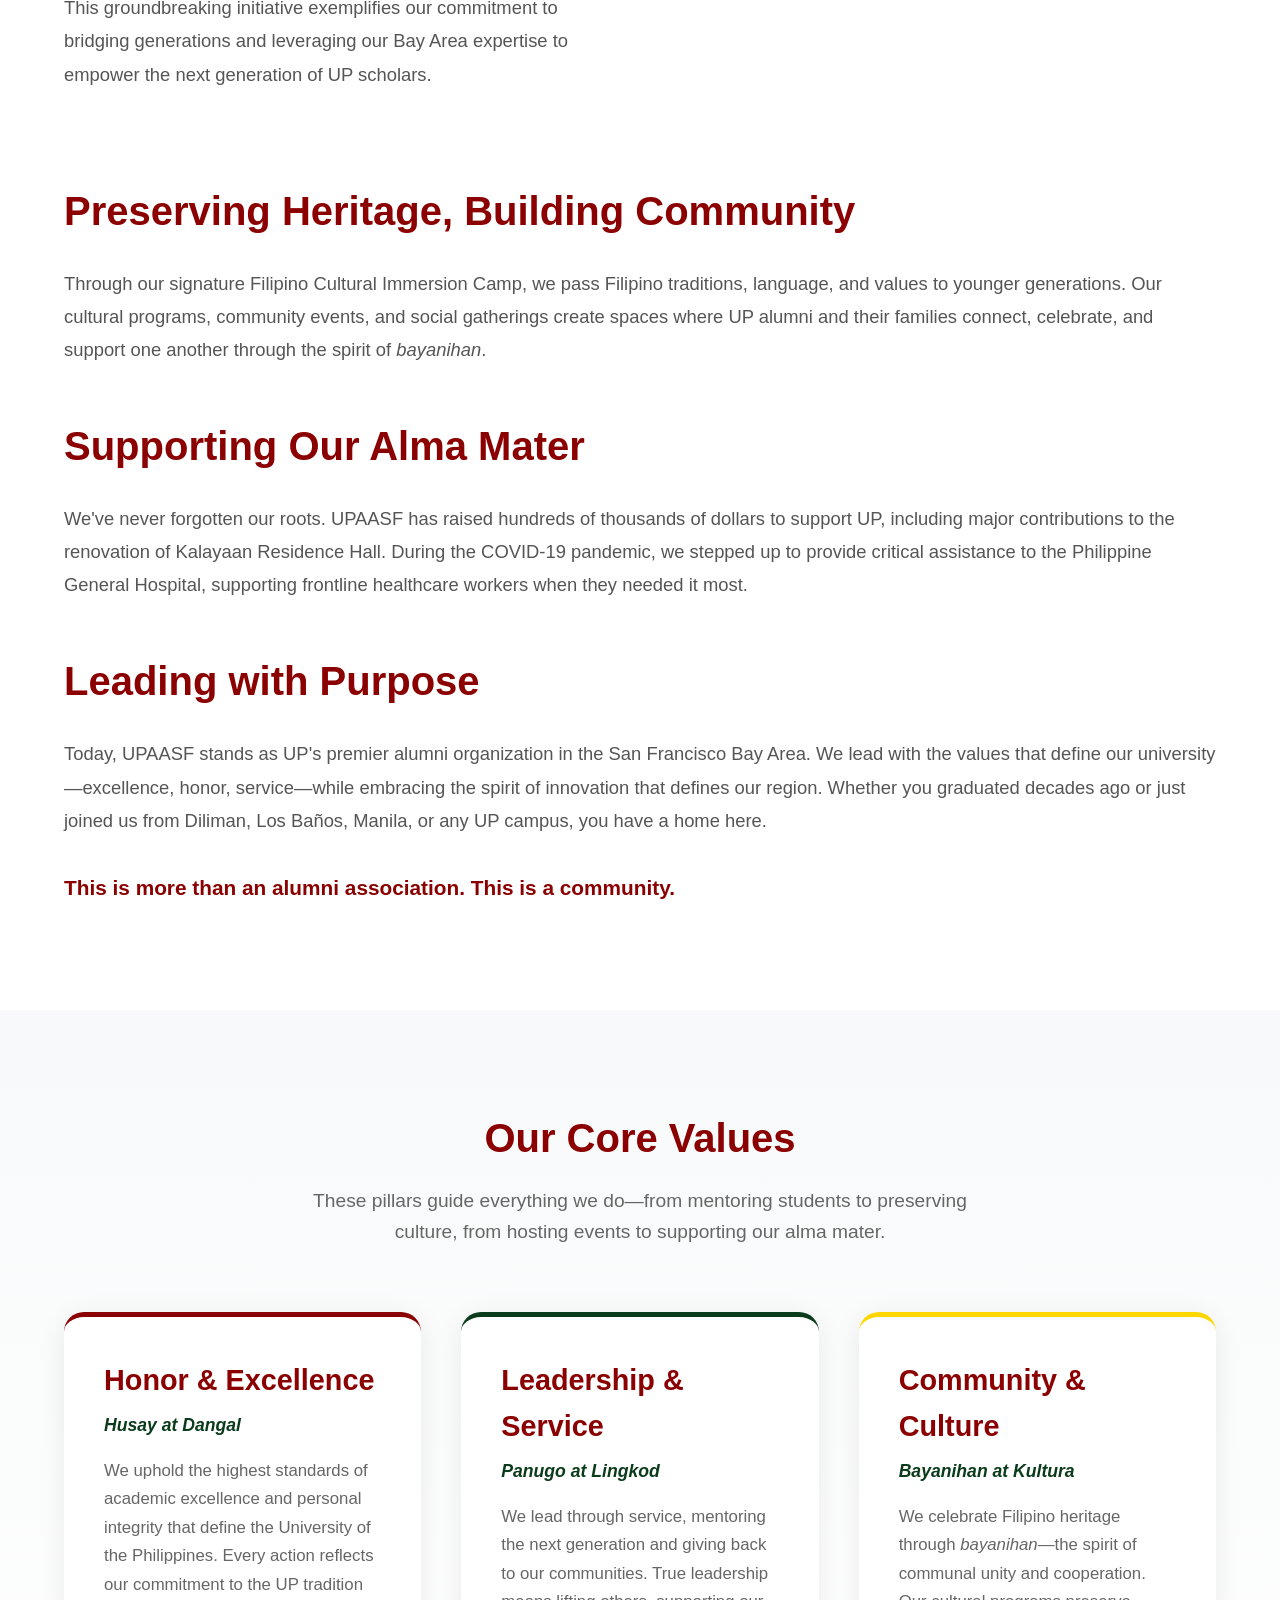
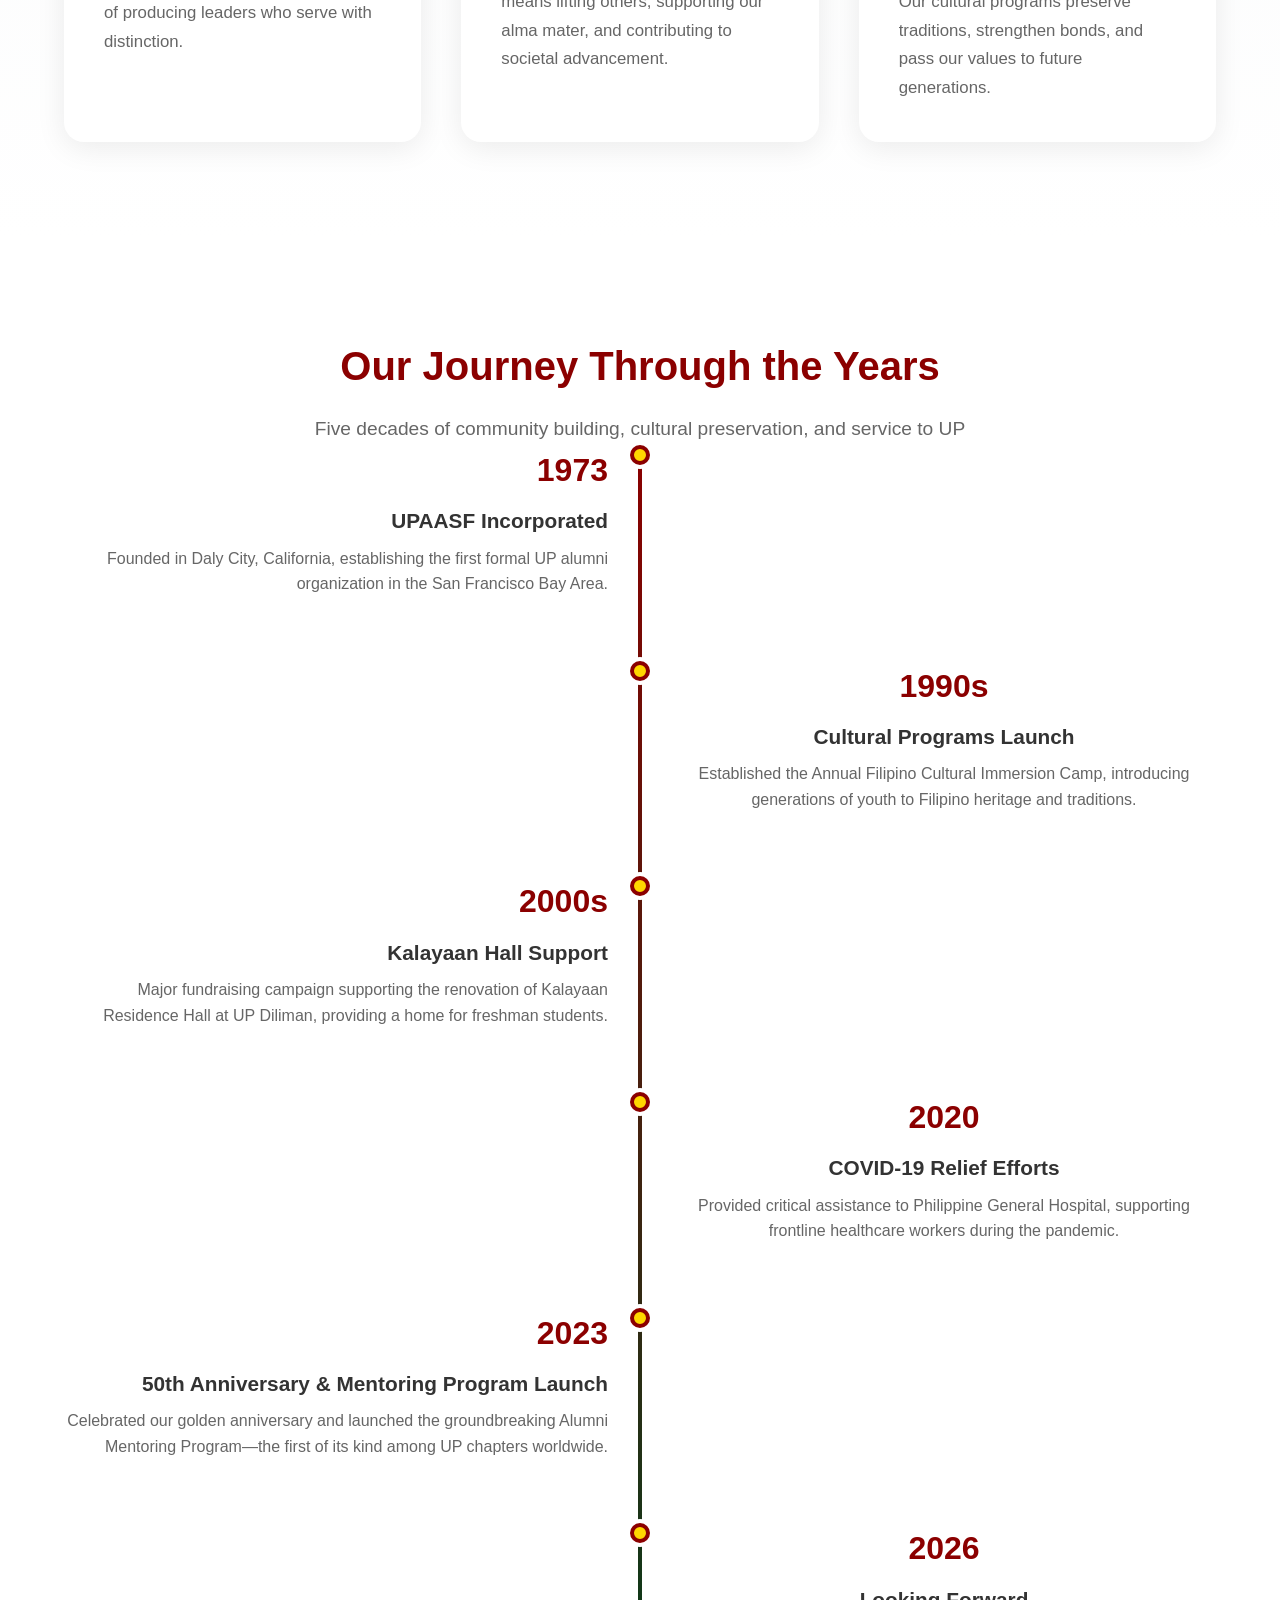
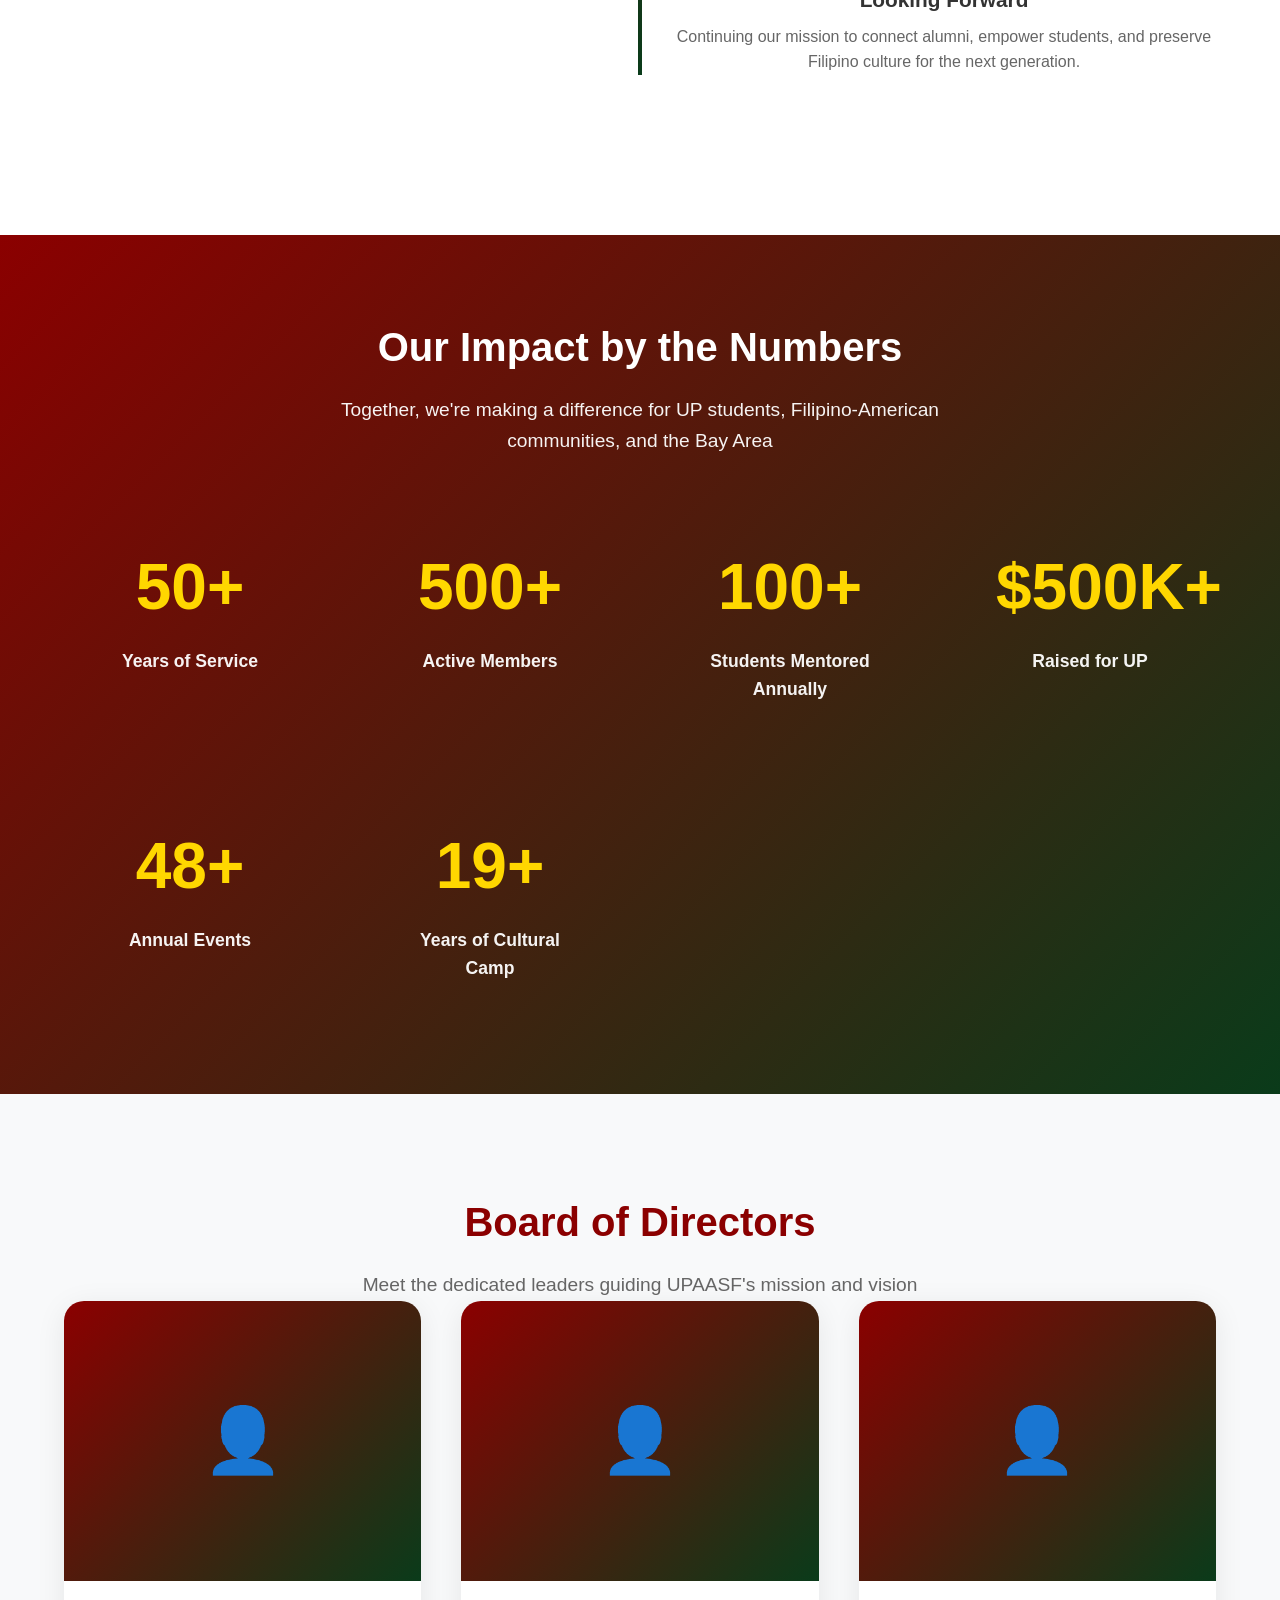
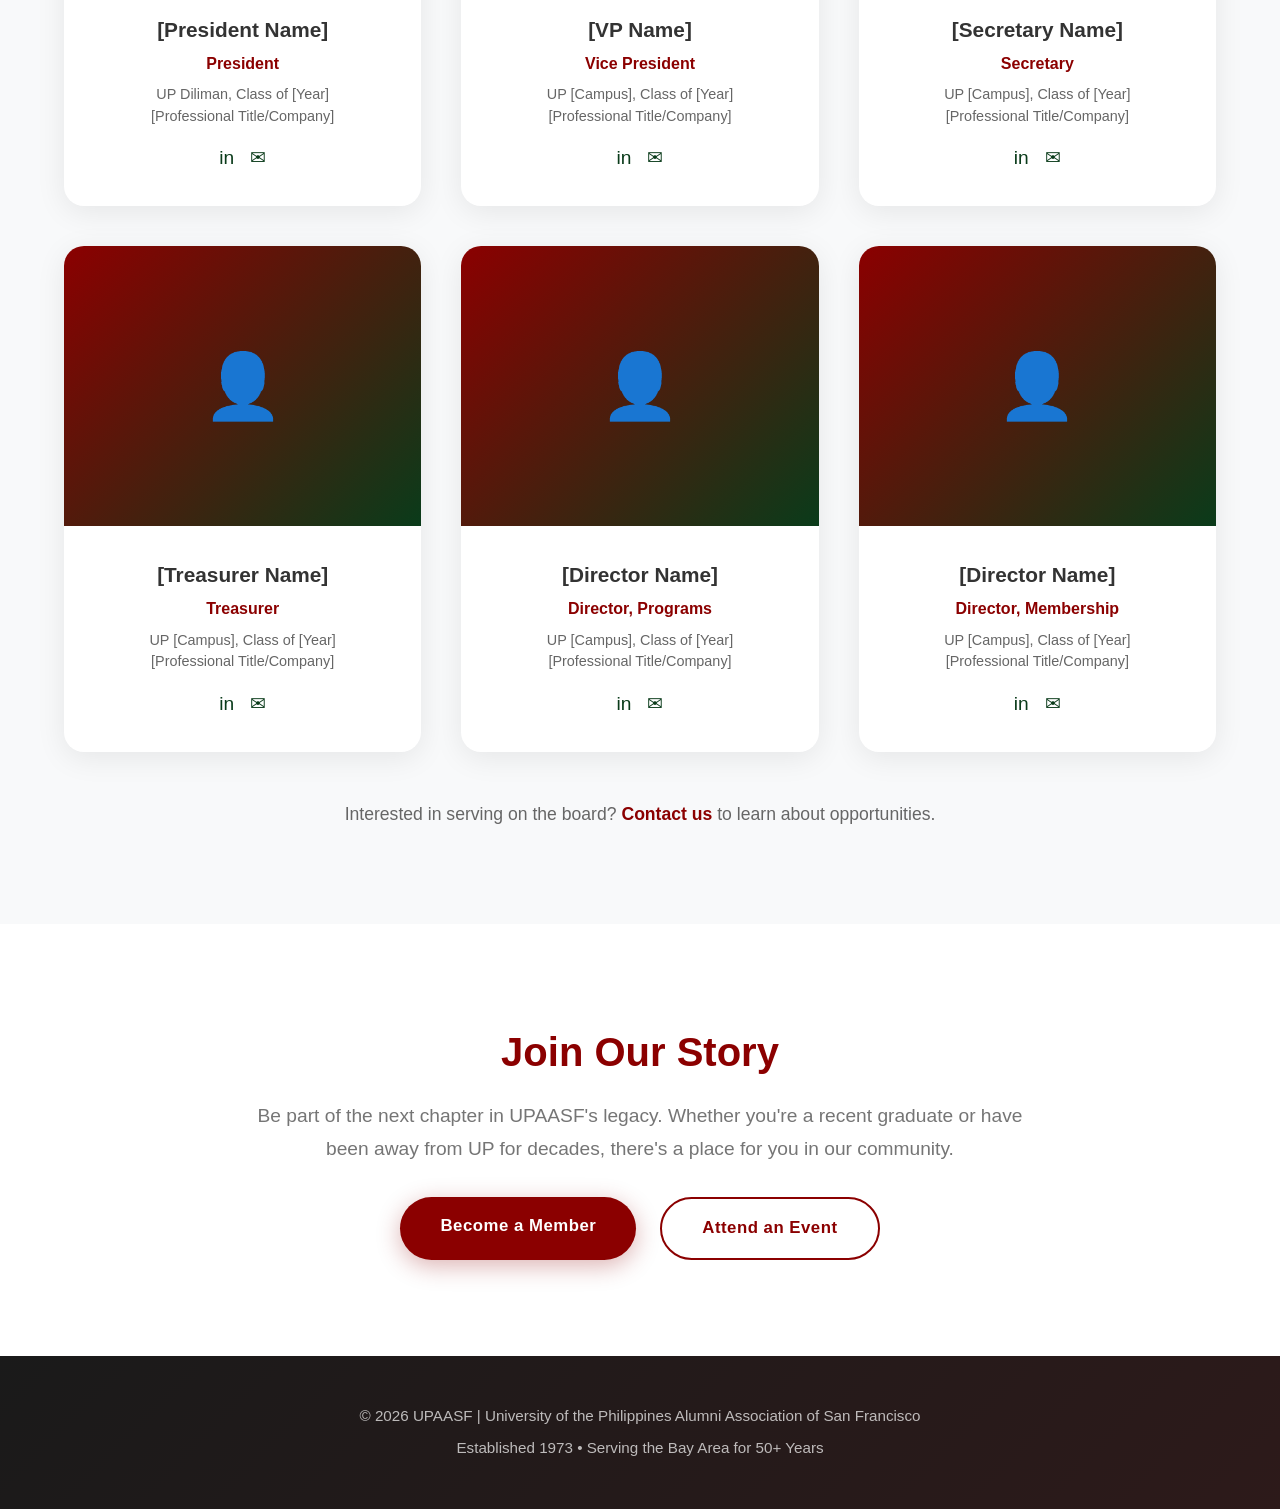
==== commit 02577b55: "Update about.html Change from "family" to "a community"" ====
--- a/about.html
+++ b/about.html
@@ -385,7 +385,7 @@
 
                 <p>We lead with the values that define our university—excellence, honor, service—while embracing the spirit of innovation that defines our region. Whether you graduated decades ago or just joined us from Diliman, Los Baños, Manila, or any UP campus, you have a home here.</p>
 
-                <p style="font-size: 1.3rem; font-weight: 700; color: #8B0000; margin-top: 2rem;">This is more than an alumni association. This is family.</p>
+                <p style="font-size: 1.3rem; font-weight: 700; color: #8B0000; margin-top: 2rem;">This is more than an alumni association. This is a community.</p>
             </div>
 
             <div class="anniversary-badge">
@@ -426,7 +426,7 @@
             <h3 style="margin-top: 3rem;">Leading with Purpose</h3>
             <p>Today, UPAASF stands as UP's premier alumni organization in the San Francisco Bay Area. We lead with the values that define our university—excellence, honor, service—while embracing the spirit of innovation that defines our region. Whether you graduated decades ago or just joined us from Diliman, Los Baños, Manila, or any UP campus, you have a home here.</p>
 
-            <p style="font-size: 1.3rem; font-weight: 700; color: #8B0000; margin-top: 2rem;">This is more than an alumni association. This is family.</p>
+            <p style="font-size: 1.3rem; font-weight: 700; color: #8B0000; margin-top: 2rem;">This is more than an alumni association. This is a community.</p>
         </div>
     </section>
 
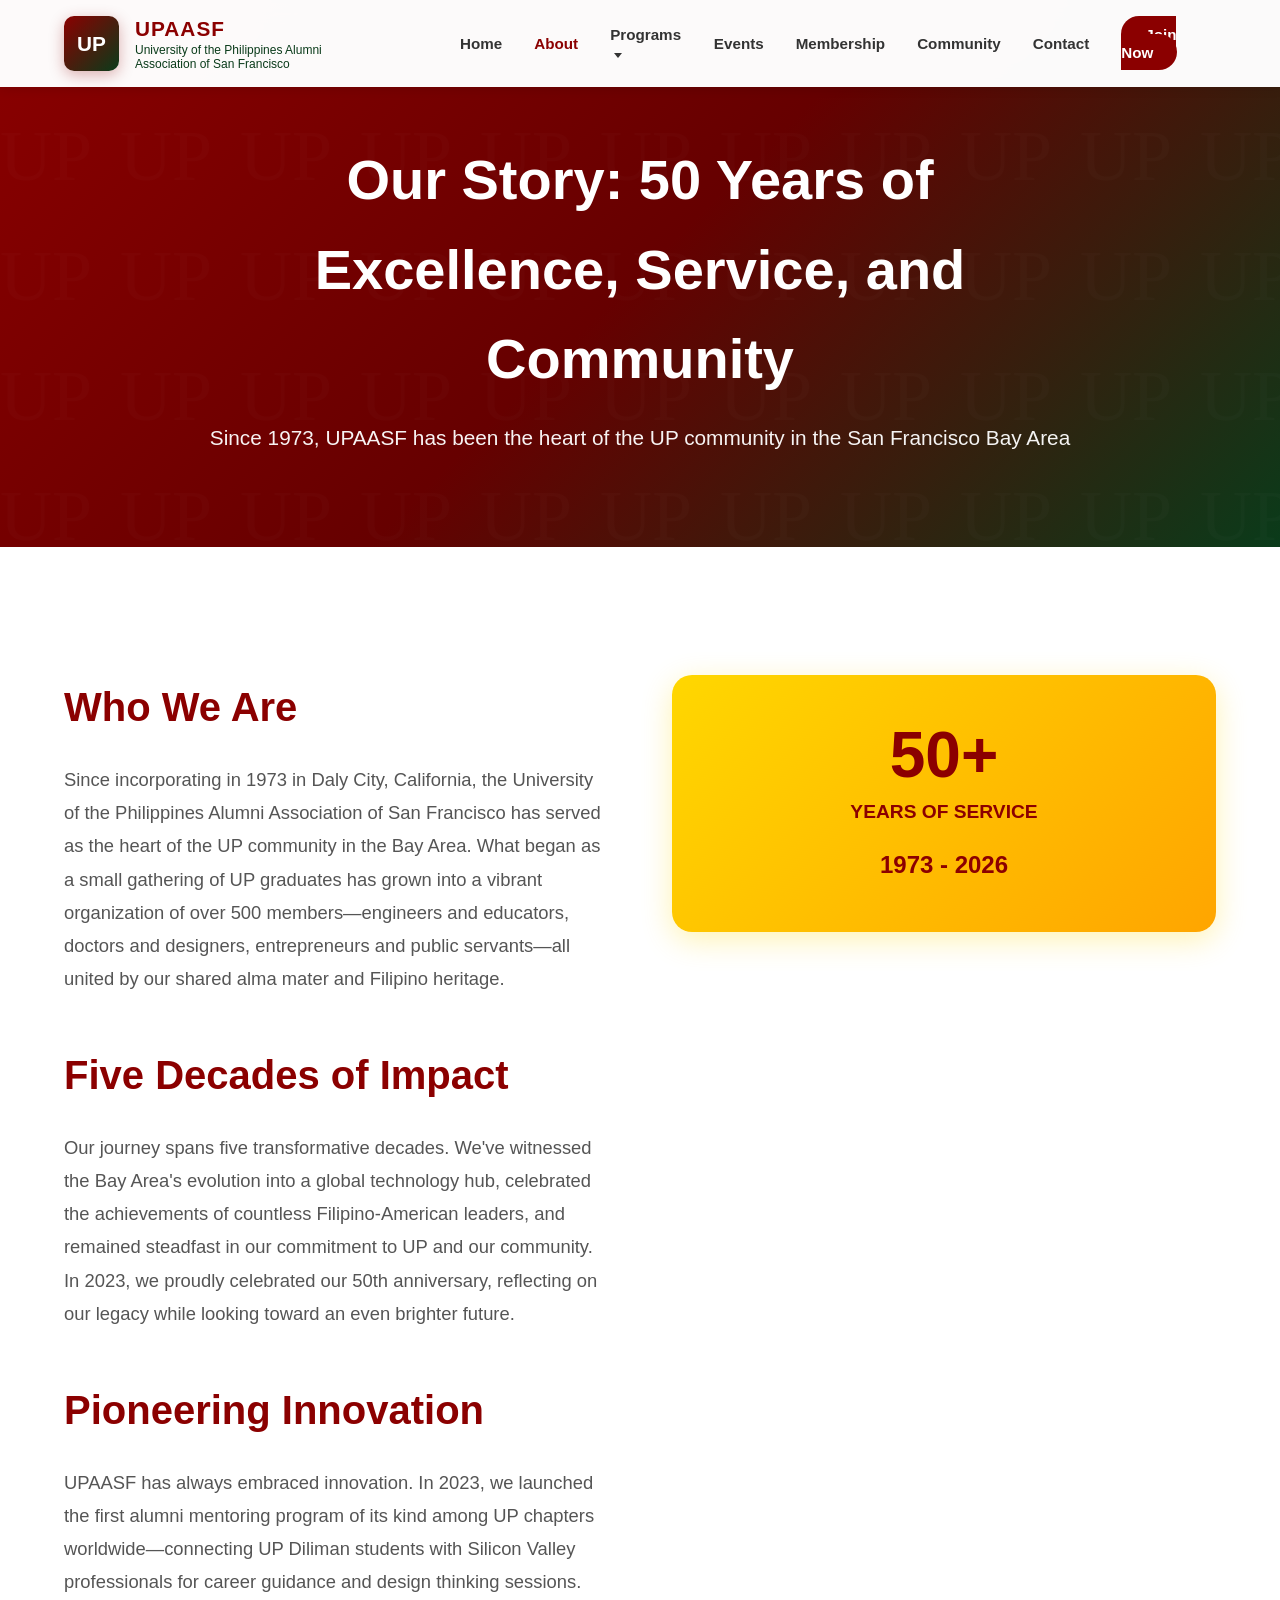
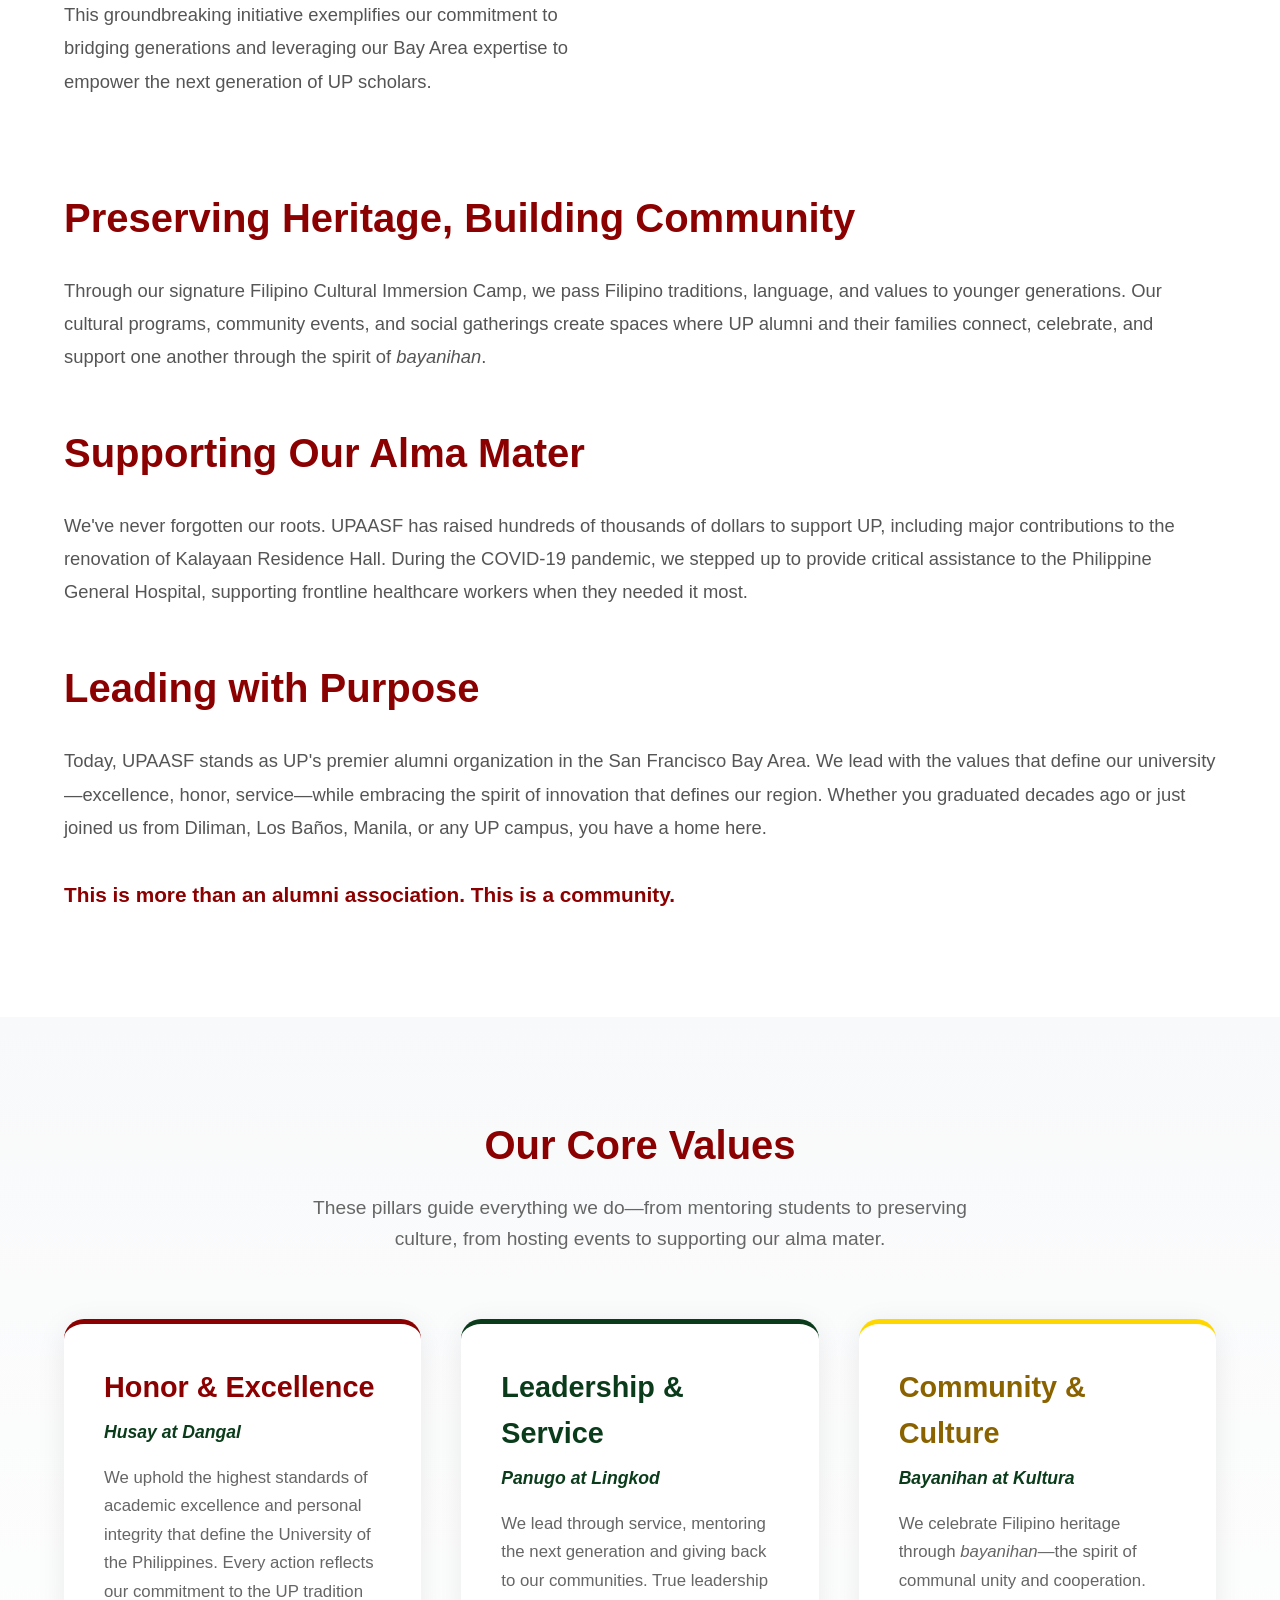
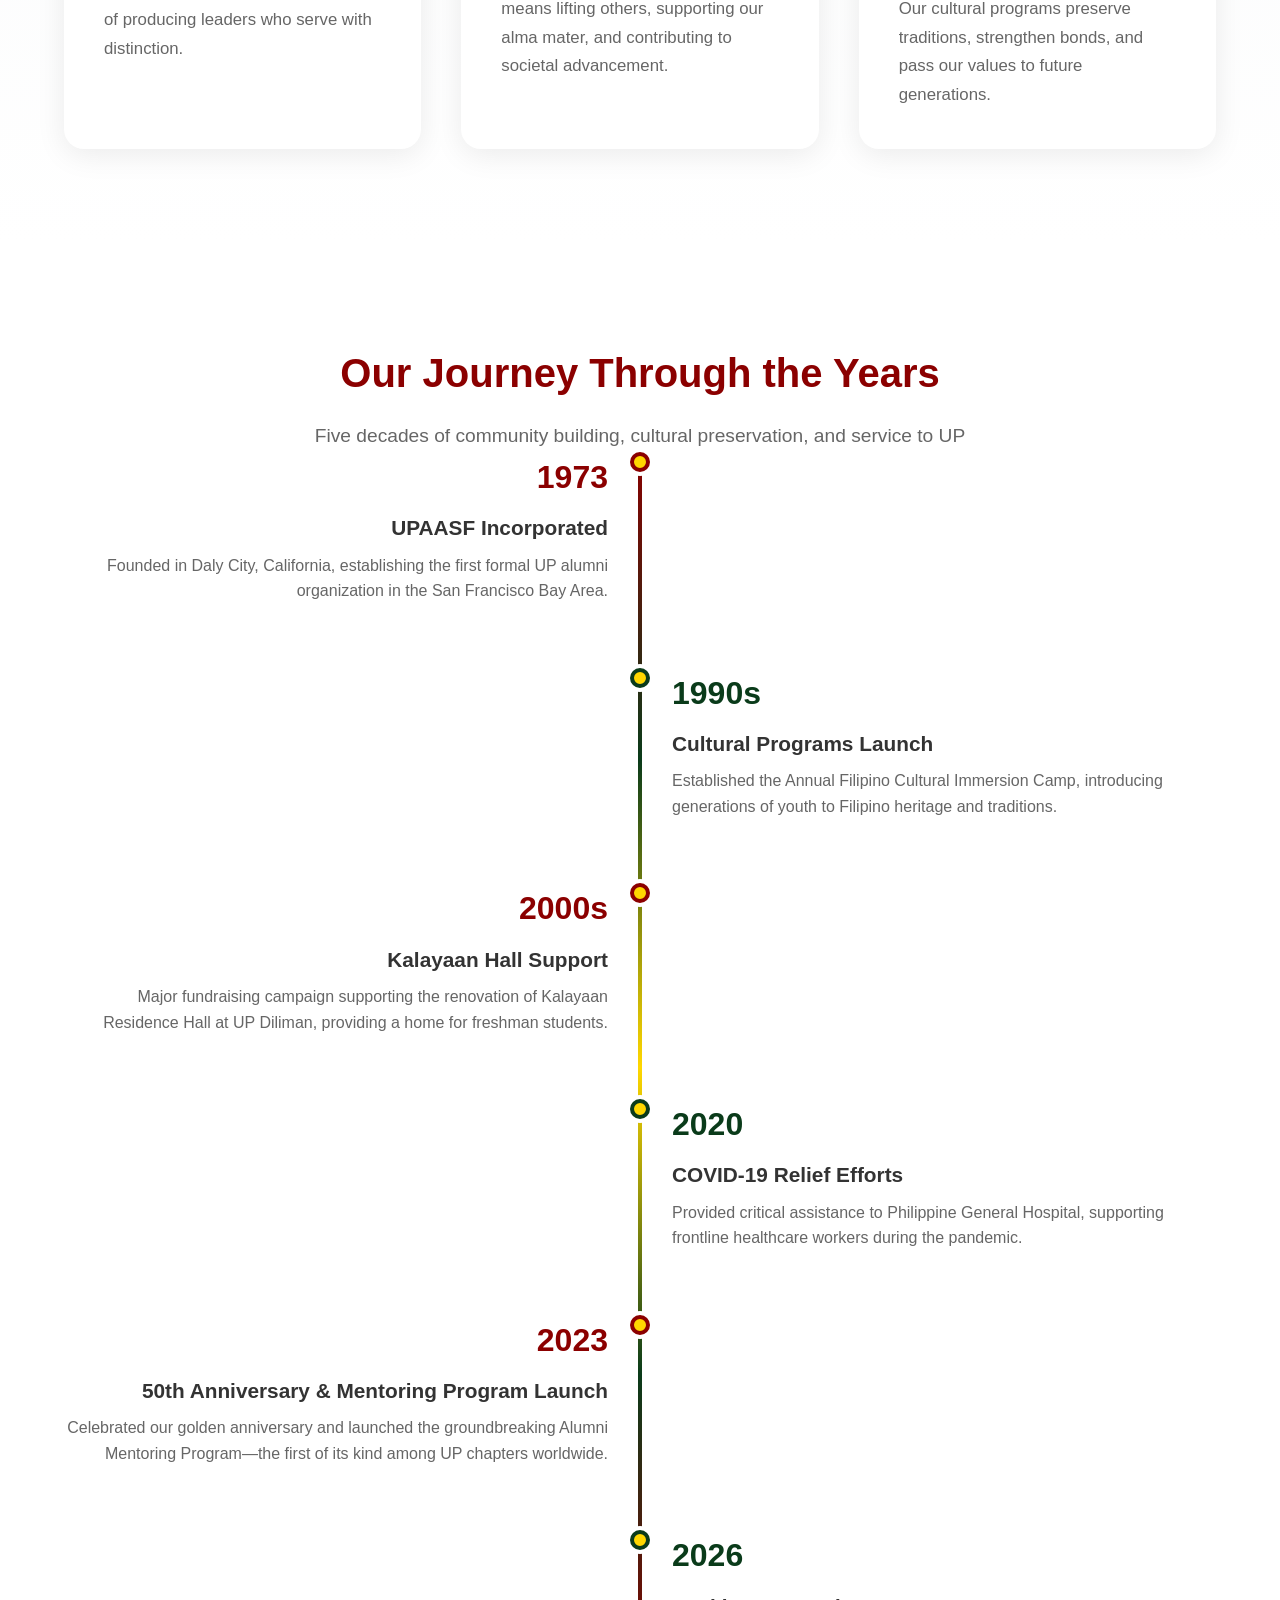
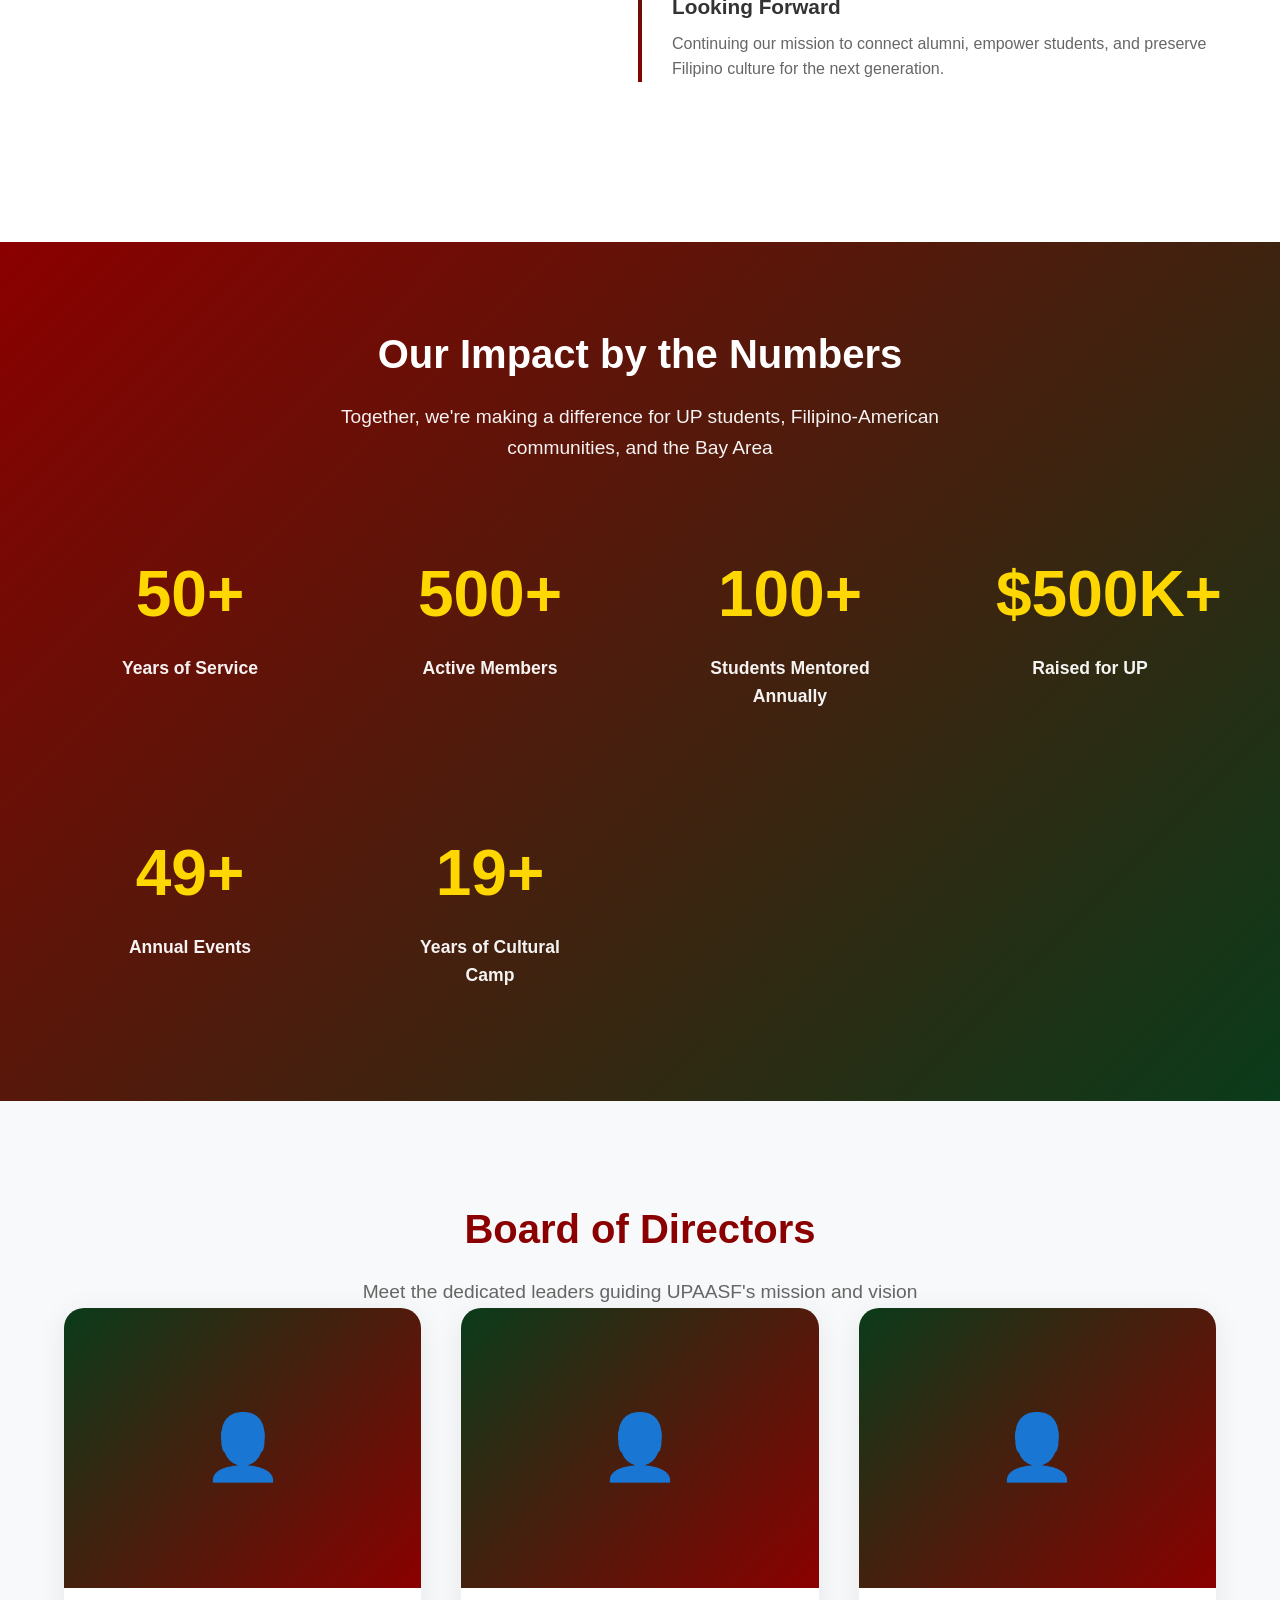
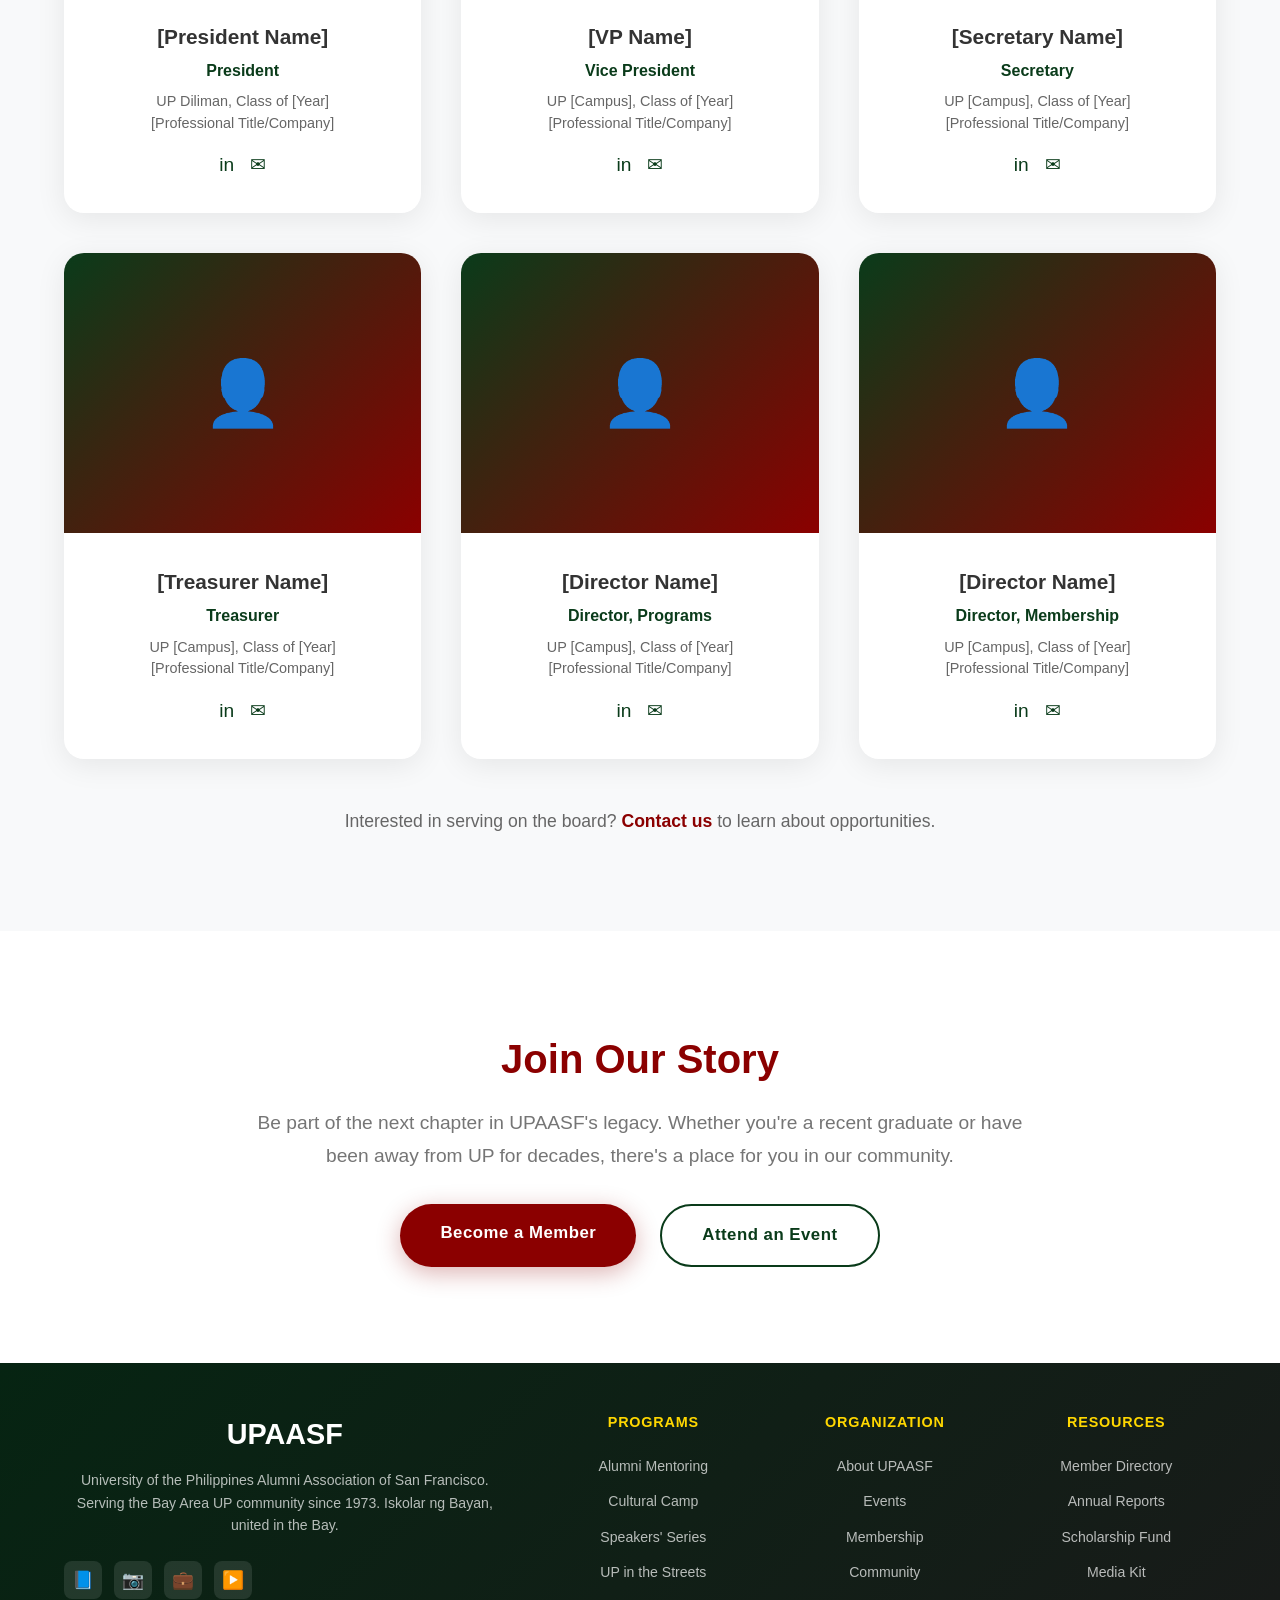
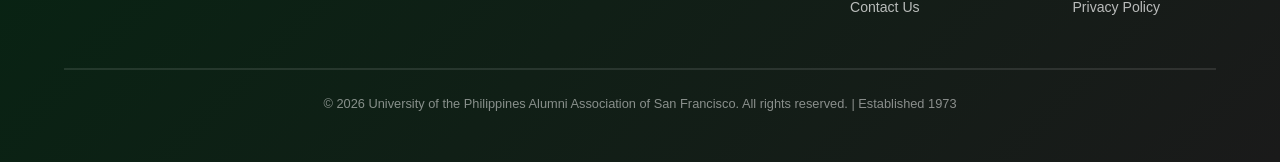
==== commit f1e14c52: "Green color enhancement UPAASF Green color enhancements and some minor fixes." ====
--- a/about.html
+++ b/about.html
@@ -12,6 +12,7 @@
     <style>
         /* ============================================================
            PAGE-SPECIFIC STYLES & OVERRIDES
+           -- 2026/03/15 — GREEN ENHANCEMENT PATCH
            ============================================================ */
 
         /* ----- Who We Are – two-column layout ----- */
@@ -108,6 +109,7 @@
             border-top: 5px solid #8B0000;
         }
 
+        /* Card 2 = green top border, Card 3 = gold top border */
         .value-card:nth-child(2) { border-top-color: #0A3B1A; }
         .value-card:nth-child(3) { border-top-color: #FFD700; }
 
@@ -118,10 +120,16 @@
 
         .value-card h4 {
             font-size: 1.8rem;
-            color: #8B0000;
+            color: #8B0000;     /* Card 1: maroon */
             margin-bottom: 0.5rem;
             font-weight: 800;
         }
+
+        /* ── GREEN UPDATE: card 2 h4 matches its green top border ── */
+        .value-card:nth-child(2) h4 { color: #0A3B1A; }
+
+        /* ── GREEN UPDATE: card 3 h4 in dark gold/amber for contrast ── */
+        .value-card:nth-child(3) h4 { color: #8a6200; }
 
         .value-card .tagalog {
             font-size: 1.1rem;
@@ -151,13 +159,14 @@
             position: relative;
         }
 
+        /* ── GREEN UPDATE: timeline spine becomes a 3-color gradient ── */
         .timeline::before {
             content: '';
             position: absolute;
             left: 50%;
             top: 0; bottom: 0;
             width: 4px;
-            background: linear-gradient(to bottom, #8B0000, #0A3B1A);
+            background: linear-gradient(to bottom, #8B0000, #0A3B1A, #FFD700, #0A3B1A, #8B0000);
             transform: translateX(-50%);
         }
 
@@ -173,6 +182,7 @@
 
         .timeline-item:nth-child(even) {
             padding-left: calc(50% + 2rem);
+            text-align: left;
         }
 
         .timeline-dot {
@@ -186,13 +196,25 @@
             border-radius: 50%;
             transform: translateX(-50%);
             box-shadow: 0 0 0 4px white;
+            transition: transform 0.3s ease;
+        }
+
+        /* ── GREEN UPDATE: even timeline dots use green border ── */
+        .timeline-item:nth-child(even) .timeline-dot {
+            border-color: #0A3B1A;
+            background: #FFD700;
         }
 
         .timeline-year {
             font-size: 2rem;
             font-weight: 900;
-            color: #8B0000;
+            color: #8B0000;      /* odd items: maroon */
             margin-bottom: 0.5rem;
+        }
+
+        /* ── GREEN UPDATE: even timeline years display in green ── */
+        .timeline-item:nth-child(even) .timeline-year {
+            color: #0A3B1A;
         }
 
         .timeline-content h5 {
@@ -211,7 +233,7 @@
             .timeline-item:nth-child(even) {
                 padding-left: 2rem;
                 padding-right: 0;
-                text-align: left;
+                text-align: left !important;
             }
 
             .timeline-dot { left: 0; }
@@ -279,10 +301,12 @@
             box-shadow: 0 12px 40px rgba(0,0,0,0.15);
         }
 
+        /* ── GREEN UPDATE: leader image placeholder uses green → maroon gradient ──
+        Alternating direction vs. hero (maroon→green) for visual variety */
         .leader-image {
             width: 100%;
             height: 280px;
-            background: linear-gradient(135deg, #8B0000, #0A3B1A);
+            background: linear-gradient(135deg, #0A3B1A, #8B0000);
             display: flex;
             align-items: center;
             justify-content: center;
@@ -300,9 +324,10 @@
             font-weight: 700;
         }
 
+        /* ── GREEN UPDATE: position label in green instead of all-maroon ── */
         .leader-info .position {
-            color: #8B0000;
-            font-weight: 600;
+            color: #0A3B1A;
+            font-weight: 700;
             margin-bottom: 0.5rem;
             font-size: 1rem;
         }
@@ -349,15 +374,17 @@
             box-shadow: 0 8px 35px rgba(139, 0, 0, 0.4);
         }
 
+        /* ── GREEN UPDATE: secondary CTA button becomes green for visual balance ── */
         .about-cta .btn-secondary {
-            color: #8B0000;
-            border-color: #8B0000;
+            color: #0A3B1A;
+            border-color: #0A3B1A;
         }
 
         .about-cta .btn-secondary:hover {
-            background: #8B0000;
+            background: #0A3B1A;
             color: white;
         }
+
     </style>
 </head>
 <body data-page="about" data-join-href="#join">
--- a/shared/styles.css
+++ b/shared/styles.css
@@ -9,6 +9,20 @@
     --nav-height: 92px;
     /* Breathing room between the bottom of the fixed nav and the hero content */
     --hero-gap: 48px;
+
+    /* ── UP Official Brand Colors ──
+       Maroon, Green, and Gold — all three should be visually present throughout the site.
+       Use these variables for all new rules; use hex literals only for legacy/inline overrides. */
+    --up-maroon:      #8B0000;
+    --up-maroon-dark: #660000;
+    --up-maroon-glow: rgba(139, 0, 0, 0.3);
+    --up-green:       #0A3B1A;
+    --up-green-dark:  #062412;
+    --up-green-mid:   #155724;
+    --up-green-light: rgba(10, 59, 26, 0.08);
+    --up-gold:        #FFD700;
+    --up-gold-dark:   #FFC700;
+    --up-gold-glow:   rgba(255, 215, 0, 0.4);
 }
 
 /* ----- Reset & Base ----- */
@@ -37,7 +51,7 @@
     z-index: 1000;
     box-shadow: 0 2px 10px rgba(0,0,0,0.1);
     transition: all 0.3s ease;
-    overflow: visible; /* required for mobile dropdown */
+    overflow: visible; /* required for dropdown menus */
     line-height: normal; /* prevent body line-height from affecting nav layout */
 }
 
@@ -64,7 +78,7 @@
 .logo-icon {
     width: 55px;
     height: 55px;
-    background: linear-gradient(135deg, #8B0000 0%, #0A3B1A 100%);
+    background: linear-gradient(135deg, var(--up-maroon) 0%, var(--up-green) 100%);
     border-radius: 10px;
     display: flex;
     align-items: center;
@@ -72,22 +86,23 @@
     color: white;
     font-weight: 900;
     font-size: 1.3rem;
-    box-shadow: 0 4px 15px rgba(139, 0, 0, 0.3);
+    box-shadow: 0 4px 15px var(--up-maroon-glow);
     flex-shrink: 0;
 }
 
 .logo-text h1 {
     font-size: 1.3rem;
-    color: #8B0000;
+    color: var(--up-maroon);
     font-weight: 800;
     letter-spacing: 1px;
 }
 
 .logo-text p {
     font-size: 0.75rem;
-    color: #0A3B1A;
+    color: var(--up-green);
     font-weight: 500;
     margin-top: 2px;
+	width: 65%;
 }
 
 .nav-links {
@@ -95,6 +110,20 @@
     gap: 2rem;
     list-style: none;
     align-items: center;
+}
+
+/* Each top-level li needs relative positioning for the dropdown to anchor to */
+.nav-links > li {
+    position: relative;
+}
+
+/* Invisible hover bridge — prevents dropdown from closing over the gap
+   between the nav link and the dropdown panel */
+.nav-links > li::after {
+    content: '';
+    position: absolute;
+    top: 100%; left: 0; right: 0;
+    height: 14px;
 }
 
 .nav-links a {
@@ -106,15 +135,15 @@
 }
 
 .nav-links a:hover {
-    color: #8B0000;
+    color: var(--up-maroon);
 }
 
 .nav-links a.active {
-    color: #8B0000;
+    color: var(--up-maroon);
 }
 
 .nav-cta {
-    background: #8B0000;
+    background: var(--up-maroon);
     color: white !important;
     padding: 0.6rem 1.5rem;
     border-radius: 25px;
@@ -122,10 +151,135 @@
 }
 
 .nav-cta:hover {
-    background: #660000 !important;
+    background: var(--up-maroon-dark) !important;
     transform: translateY(-2px);
-    box-shadow: 0 4px 15px rgba(139, 0, 0, 0.3);
+    box-shadow: 0 4px 15px var(--up-maroon-glow);
     color: white !important;
+}
+
+/* On tables, let's make sure the text stays on one line */
+@media (max-width: 1180px) {
+    .nav-cta {
+        white-space: nowrap;
+        padding: 0.6rem 1rem;
+    }
+}
+
+/* ----- Nav Dropdown ----- */
+
+/* Caret indicator on links that have a dropdown */
+.dropdown-toggle {
+    display: flex;
+    align-items: center;
+    gap: 4px;
+    cursor: pointer;
+}
+
+.dropdown-toggle::after {
+    content: '';
+    width: 0; height: 0;
+    border-left: 4px solid transparent;
+    border-right: 4px solid transparent;
+    border-top: 5px solid currentColor;
+    transition: transform 0.25s;
+    margin-top: 2px;
+}
+
+.nav-links > li:hover .dropdown-toggle::after,
+.nav-links > li.open .dropdown-toggle::after {
+    transform: rotate(180deg);
+}
+
+/* Dropdown panel */
+.dropdown-menu {
+    display: none;
+    position: absolute;
+    top: 100%;
+    left: 50%;
+    transform: translateX(-50%);
+    background: #fff;
+    min-width: 260px;
+    border-radius: 12px;
+    box-shadow: 0 8px 30px rgba(0,0,0,0.14);
+    padding: calc(0.5rem + 10px) 0 0.5rem;
+    margin-top: 0;
+    z-index: 2000;
+    border-top: 3px solid var(--up-maroon);
+}
+
+.nav-links > li:hover .dropdown-menu,
+.nav-links > li.open .dropdown-menu {
+    display: block;
+    animation: dropIn 0.2s ease;
+}
+
+@keyframes dropIn {
+    from { opacity: 0; transform: translateX(-50%) translateY(-6px); }
+    to   { opacity: 1; transform: translateX(-50%) translateY(0); }
+}
+
+.dropdown-menu li { list-style: none; }
+
+.dropdown-menu a {
+    display: flex;
+    align-items: center;
+    gap: 10px;
+    padding: 0.65rem 1.2rem;
+    font-size: 0.88rem;
+    font-weight: 600;
+    color: #444;
+    transition: background 0.2s, color 0.2s, padding-left 0.2s;
+}
+
+.dropdown-menu a:hover {
+    background: #fdf2f2;
+    color: var(--up-maroon);
+    padding-left: 1.5rem;
+}
+
+/* Active state — highlighted when that section is in view (driven by JS) */
+.dropdown-menu a.active-section {
+    background: #fdf2f2;
+    color: var(--up-maroon);
+    padding-left: 1.5rem;
+    border-left: 3px solid var(--up-maroon);
+}
+
+.submenu-icon {
+    font-size: 1rem;
+    width: 22px;
+    text-align: center;
+}
+
+.submenu-label {
+    display: flex;
+    flex-direction: column;
+}
+
+.submenu-label span {
+    font-size: 0.75rem;
+    font-weight: 400;
+    color: #999;
+}
+
+.dropdown-menu a.active-section .submenu-label span { color: #c0392b; }
+
+.dropdown-divider {
+    border: none;
+    border-top: 1px solid #f0f0f0;
+    margin: 0.3rem 0;
+}
+
+/* "Coming Soon" pill badge inside dropdown items */
+.badge-soon {
+    font-size: 0.65rem;
+    font-weight: 700;
+    background: #f0f0f0;
+    color: #999;
+    padding: 0.1rem 0.5rem;
+    border-radius: 8px;
+    margin-left: auto;
+    white-space: nowrap;
 }
 
 /* ----- Mobile Nav ----- */
@@ -147,12 +301,67 @@
     display: block;
     width: 25px;
     height: 3px;
-    background: #8B0000;
+    background: var(--up-maroon);
     border-radius: 3px;
     transition: all 0.3s ease;
 }
 
-@media (max-width: 768px) {
+/* ----- Dropdown chevron button (mobile only) ----- */
+/* Show chevron toggle on desktop (purely visual indicator).
+   CSS :hover on the <li> handles the dropdown there
+   To hide on desktop, change display to "none"      */
+.dropdown-chevron {
+    display: inline-flex;
+    align-items: center;
+    justify-content: center;
+    background: none;
+    border: none;
+    cursor: pointer;
+    padding: 0 0 0 4px;
+    color: #333;
+    pointer-events: none; /* desktop: purely decorative, hover is CSS-driven */
+}
+
+.dropdown-chevron span {
+    display: block;
+    width: 0;
+    height: 0;
+    border-left: 4px solid transparent;
+    border-right: 4px solid transparent;
+    border-top: 5px solid currentColor;
+    transition: transform 0.25s ease;
+}
+
+/* Desktop: rotate on hover */
+.nav-links > li:hover .dropdown-chevron span {
+    transform: rotate(180deg);
+}
+
+/* Mobile: rotate when open */
+.nav-links > li.open .dropdown-chevron span {
+    transform: rotate(180deg);
+}
+
+@media (max-width: 820px) {
+    /*
+     * Remove backdrop-filter on mobile.
+     * backdrop-filter forces the nav onto a dedicated GPU compositing layer.
+     * On iOS Safari, sticky elements containing native <select> controls are
+     * also promoted to a high-priority compositing layer for the native picker UI.
+     * When both layers exist, iOS's compositor ignores CSS z-index and orders the
+     * sticky layer above the fixed nav — hiding the hamburger and making the nav
+     * appear to scroll. The nav background is already rgba(255,255,255,0.98)
+     * (effectively opaque), so removing the blur is visually imperceptible.
+     */
+    nav {
+        backdrop-filter: none;
+        -webkit-backdrop-filter: none;
+    }
+ 
+    .mobile-menu-btn {
+        display: flex;
+    }
+    
     .mobile-menu-btn {
         display: flex;
     }
@@ -175,10 +384,26 @@
         display: flex;
     }
 
-    .nav-links li {
-        padding: 0.85rem 0;
-        border-bottom: 1px solid #f0f0f0;
-    }
+    .nav-links li .nav-cta {
+        display: inline-block; /* Essential for padding to work correctly */
+        padding: 0.8rem 1.8rem !important; /* !important ensures it overrides generic mobile link resets */
+        margin: 1.5rem auto;
+        width: fit-content;    /* Prevents the button from stretching to full width */
+        text-align: center;
+        border-radius: 50px;
+        
+        /* Ensure it maintains its brand colors */
+        background-color: var(--upaasf-maroon, var(--up-maroon)); 
+        color: white;
+    }
+
+	.nav-links li {
+		padding: 0;
+		border-bottom: 1px solid #f0f0f0;
+		display: flex;
+		flex-wrap: wrap;
+		align-items: center;
+	}
 
     .nav-links li:last-child {
         border-bottom: none;
@@ -188,6 +413,8 @@
     .nav-links a {
         font-size: 1.05rem;
         display: block;
+		flex: 1;
+		padding: 0.85rem 0;
     }
 
     .logo-text h1 {
@@ -197,6 +424,63 @@
     .logo-text p {
         font-size: 0.65rem;
     }
+
+    /* Dropdown becomes inline/static inside the mobile flyout */
+    .dropdown-menu {
+        position: static;
+        transform: none;
+        box-shadow: none;
+        border: none;
+        border-top: none;
+        border-radius: 0;
+        padding: 0 0 0.5rem 1rem;
+        background: #fafafa;
+        display: none;
+        animation: none;
+        min-width: unset;
+    }
+
+    /* Chevron toggle button — visible only on mobile */
+    .dropdown-chevron {
+        display: flex;
+        align-items: center;
+        justify-content: center;
+        width: 44px;
+        height: 44px;
+        flex-shrink: 0;
+        background: none;
+        border: none;
+        cursor: pointer;
+        padding: 0;
+        color: var(--up-maroon);
+		pointer-events: auto; /* re-enable tapping on mobile */
+    }
+
+    /* CSS triangle arrow */
+    .dropdown-chevron span {
+        display: block;
+        width: 0;
+        height: 0;
+        border-left: 5px solid transparent;
+        border-right: 5px solid transparent;
+        border-top: 6px solid currentColor;
+        transition: transform 0.25s ease;
+    }
+
+    /* Suppress CSS :hover-triggered dropdown on touch devices.
+       Only the JS-managed .open class controls visibility on mobile. */
+    .nav-links > li:hover .dropdown-menu { display: none; }
+    .nav-links > li.open .dropdown-menu  { display: block; }
+
+    /* Rotate chevron arrow when dropdown is open */
+
+	/* Mobile: rotate when open -- Previously commented */
+    .nav-links > li.open .dropdown-chevron span {
+        transform: rotate(180deg);
+    }
+
+    /* Remove the hover bridge on mobile — not needed */
+    .nav-links > li::after { display: none; }
 }
 
 /* ----- Buttons ----- */
@@ -211,35 +495,130 @@
     text-decoration: none;
     display: inline-block;
     letter-spacing: 0.5px;
+	white-space: nowrap;  /* prevents mid-label line breaks */
 }
 
 .btn-primary {
-    background: #8B0000;
+    background: var(--up-maroon);
     color: white;
-    box-shadow: 0 4px 20px rgba(139, 0, 0, 0.3);
+    box-shadow: 0 4px 20px var(--up-maroon-glow);
 }
 
 .btn-primary:hover {
-    background: #660000;
+    background: var(--up-maroon-dark);
     transform: translateY(-3px);
     box-shadow: 0 8px 30px rgba(139, 0, 0, 0.4);
 }
 
 .btn-secondary {
     background: transparent;
-    color: #8B0000;
-    border: 2px solid #8B0000;
+    color: var(--up-maroon);
+    border: 2px solid var(--up-maroon);
 }
 
 .btn-secondary:hover {
-    background: #8B0000;
+    background: var(--up-maroon);
     color: white;
     transform: translateY(-3px);
 }
 
+/* Gold variant — for use on dark (hero/CTA) backgrounds */
+.btn-gold {
+    background: var(--up-gold);
+    color: var(--up-maroon);
+    box-shadow: 0 6px 25px var(--up-gold-glow);
+}
+
+.btn-gold:hover {
+    background: var(--up-gold-dark);
+    transform: translateY(-3px);
+    box-shadow: 0 8px 35px rgba(255, 215, 0, 0.5);
+}
+
+/* ── NEW: Green variant — for use on light backgrounds, secondary CTA contexts ── */
+.btn-green {
+    background: var(--up-green);
+    color: white;
+    box-shadow: 0 4px 20px rgba(10, 59, 26, 0.3);
+}
+
+.btn-green:hover {
+    background: var(--up-green-dark);
+    transform: translateY(-3px);
+    box-shadow: 0 8px 30px rgba(10, 59, 26, 0.4);
+}
+
+/* Green outline variant — for use on light backgrounds */
+.btn-outline-green {
+    background: transparent;
+    color: var(--up-green);
+    border: 2px solid var(--up-green);
+}
+
+.btn-outline-green:hover {
+    background: var(--up-green);
+    color: white;
+    transform: translateY(-3px);
+}
+
+/* White outline variant — for use on dark backgrounds */
+.btn-outline-white {
+    background: transparent;
+    color: white;
+    border: 2px solid rgba(255, 255, 255, 0.8);  /* From 0.6 to 0.8 to improve contrast */
+}
+
+.btn-outline-white:hover {
+    background: rgba(255, 255, 255, 0.1);
+    border-color: white;
+    transform: translateY(-3px);
+}
+
+/* ── Tablet: slightly tighter sizing ── */
+@media (max-width: 768px) {
+    .btn {
+        padding: 0.875rem 2rem;
+        font-size: 1rem;
+    }
+}
+
+/* ── Mobile: full-width stacked buttons in hero / CTA contexts ── */
+@media (max-width: 480px) {
+    .btn {
+        padding: 0.875rem 1.75rem;
+        font-size: 0.95rem;
+    }
+
+    /*
+     * Hero and CTA button groups stack vertically and stretch to equal
+     * width, eliminating the "uneven side-by-side" problem.
+     * max-width: 320px caps the width on wider-bodied small devices
+     * (e.g. landscape phone) so the buttons don't span the full screen.
+     */
+    .hero-buttons,
+    .hero-actions,
+    .cta-buttons {
+        flex-direction: column;
+        align-items: stretch;
+        gap: 0.85rem;
+        width: 100%;
+        max-width: 320px;
+        margin-left: auto;
+        margin-right: auto;
+    }
+
+    /* Ensure every button child fills the column width */
+    .hero-buttons > *,
+    .hero-actions > *,
+    .cta-buttons > * {
+        width: 100%;
+        text-align: center;
+    }
+}
+
 /* ----- Page Hero (inner pages) ----- */
 .page-hero {
-    background: linear-gradient(135deg, #8B0000 0%, #660000 50%, #0A3B1A 100%);
+    background: linear-gradient(135deg, var(--up-maroon) 0%, var(--up-maroon-dark) 50%, var(--up-green) 100%);
     color: white;
     padding: calc(var(--nav-height) + var(--hero-gap)) 5% 80px;
     text-align: center;
@@ -274,6 +653,7 @@
     font-size: 1.3rem;
     opacity: 0.95;
     line-height: 1.7;
+	margin-bottom: 0.75rem;
 }
 
 @media (max-width: 768px) {
@@ -281,9 +661,385 @@
     .page-hero p  { font-size: 1.1rem; }
 }
 
+/* When a breadcrumb bar sits between the nav and the hero, the breadcrumb
+   already clears the fixed nav (margin-top: var(--nav-height)).
+   The hero should then use only the breathing-room gap, not the full
+   nav-height + hero-gap calculation. */
+.breadcrumb + .page-hero {
+    padding-top: calc(var(--hero-gap) + 0.5rem);
+}
+
+/* Hero badge / label pill (used in inner page heroes) */
+.hero-tag,
+.page-hero-badge {
+    display: inline-block;
+    background: rgba(255, 215, 0, 0.2);
+    border: 1px solid rgba(255, 215, 0, 0.5);
+    color: var(--up-gold);
+    font-size: 0.85rem;
+    font-weight: 700;
+    letter-spacing: 2px;
+    text-transform: uppercase;
+    padding: 0.4rem 1.2rem;
+    border-radius: 50px;
+    margin-bottom: 1.5rem;
+}
+
+/* Hero CTA button group */
+.hero-actions {
+    display: flex;
+    gap: 2.2rem;
+    justify-content: center;
+    flex-wrap: wrap;
+    margin-top: 8rem;
+}
+
+/* ----- Breadcrumb ----- */
+.breadcrumb {
+    background: #f8f9fa;
+    padding: 0.85rem 5%;
+	margin-top: var(--nav-height);	
+    border-bottom: 1px solid #e8e8e8;
+	box-shadow: 0 2px 6px rgba(0,0,0,0.04);
+
+    /* margin-top pushes it below the fixed nav on initial load;
+       sticky + top keeps it visible while scrolling — same pattern as sub-nav */
+    margin-top: var(--nav-height);
+    position: sticky;
+    top: var(--nav-height);
+    z-index: 800;	
+}
+
+.breadcrumb-container {
+    max-width: 1400px;
+    margin: 0 auto;
+    display: flex;
+    align-items: center;
+    gap: 0.5rem;
+    font-size: 0.88rem;
+    color: #666;
+    flex-wrap: wrap;
+}
+
+.breadcrumb-container a {
+    color: var(--up-maroon);
+    text-decoration: none;
+    font-weight: 600;
+    transition: color 0.2s;
+}
+
+.breadcrumb-container a:hover { color: var(--up-maroon-dark); }
+
+.breadcrumb-sep { color: #ccc; }
+
+.breadcrumb-container span {
+    color: #333;
+    font-weight: 600;
+}
+
+/* ----- Stats Bar ----- */
+/*
+.stats-bar {
+    background: white;
+    padding: 3rem 5%;
+    border-bottom: 1px solid #f0f0f0;
+}
+
+.stats-grid {
+    max-width: 1400px;
+    margin: 0 auto;
+    display: grid;
+    grid-template-columns: repeat(4, 1fr);
+    gap: 2rem;
+    text-align: center;
+}
+
+.stat-item {
+    padding: 1.5rem;
+    border-right: 1px solid #f0f0f0;
+}
+
+.stat-item:last-child { border-right: none; }
+
+.stat-number {
+    font-size: 3rem;
+    font-weight: 900;
+    color: var(--up-maroon);
+    line-height: 1;
+    margin-bottom: 0.4rem;
+}
+
+.stat-label {
+    font-size: 0.95rem;
+    color: #666;
+    font-weight: 600;
+}
+
+@media (max-width: 968px) {
+    .stats-grid {
+        grid-template-columns: repeat(2, 1fr);
+    }
+    .stat-item {
+        border-right: none;
+        border-bottom: 1px solid #f0f0f0;
+    }
+    .stat-item:nth-child(2n) { border-right: none; }
+}
+
+@media (max-width: 480px) {
+    .stats-grid { grid-template-columns: 1fr 1fr; }
+    .stat-number { font-size: 2.2rem; }
+}
+*/
+
+/* ----- Sticky Sub-Nav (Programs & Community pages) ----- */
+.programs-subnav,
+.community-subnav {
+    background: white;
+    border-bottom: 2px solid #f0f0f0;
+    position: sticky;
+    top: var(--nav-height);
+    z-index: 900;
+    box-shadow: 0 2px 8px rgba(0,0,0,0.06);
+    /* Mirror the nav's own transition so the sub-nav slides flush as the
+       nav grows/shrinks — nav uses transition: all 0.3s ease */
+    transition: top 0.3s ease;	
+}
+
+.subnav-container {
+    max-width: 1400px;
+    margin: 0 auto;
+    padding: 0 5%;
+    display: flex;
+    gap: 0;
+    overflow-x: auto;
+    scrollbar-width: none;
+}
+
+.subnav-container::-webkit-scrollbar { display: none; }
+
+.subnav-item {
+    display: flex;
+    align-items: center;
+    gap: 8px;
+    padding: 1rem 1.4rem;
+    font-size: 0.88rem;
+    font-weight: 600;
+    color: #666;
+    text-decoration: none;
+    border-bottom: 3px solid transparent;
+    white-space: nowrap;
+    transition: color 0.2s, border-color 0.2s;
+    cursor: pointer;
+}
+
+/* ── UPDATED: subnav hover uses green to distinguish from active (maroon) ── */
+.subnav-item:hover {
+    /*
+    color: var(--up-maroon);
+    border-bottom-color: rgba(139,0,0,0.3);
+    */
+    color: var(--up-green);
+    border-bottom-color: rgba(10, 59, 26, 0.35);
+}
+
+.subnav-item.active {
+    color: var(--up-maroon);
+    border-bottom-color: var(--up-maroon);
+}
+
+/* Scroll-fade hint on the right edge — tells users there are more tabs */
+.programs-subnav,
+.community-subnav {
+    -webkit-mask-image: linear-gradient(to right, black 85%, transparent 100%);
+    mask-image: linear-gradient(to right, black 85%, transparent 100%);
+}
+
+@media (max-width: 768px) {
+    .subnav-container {
+        padding: 0 4%;
+    }
+
+    .subnav-item {
+        padding: 0.6rem 0.9rem;
+        font-size: 0.78rem;
+        gap: 5px;
+    }
+
+    /* Hide emoji icons on narrow screens to save horizontal space */
+    .subnav-item .subnav-icon {
+        display: none;
+    }
+}
+
+/* ----- Strategic Goals Section ----- */
+.strategic-goals {
+    padding: 6rem 5%;
+	
+    /* ── UPDATED: subtle green-mint tint instead of gold-cream,
+       reinforcing that green is a co-primary UP brand color ── */
+    background: linear-gradient(to bottom, #eef6f1, #f8f9fa);
+
+	/* warm cream/gold-tinted light background option -- changed #ffffff to #f8f9fa */
+    /*
+	background: linear-gradient(to bottom, #fff8e8, #f8f9fa);
+    */
+
+	/* dark green background option */
+	/* 
+    background: linear-gradient(to bottom, var(--up-green), var(--up-green-dark));
+    color: white;
+	*/
+}
+
+.strategic-goals-container {
+    max-width: 1400px;
+    margin: 0 auto;
+}
+
+.strategic-goals .section-header {
+    margin-bottom: 4rem;
+}
+
+.strategic-goals .section-header h3 {
+	/* warm cream/gold-tinted light background option */
+	color: var(--up-maroon);
+	/* dark green background option */
+    /* color: var(--up-gold); */
+}
+
+.strategic-goals .section-header p {
+	/* warm cream/gold-tinted light background option */
+	color: #666;
+	/* dark green background option */
+    /* color: rgba(255, 255, 255, 0.85); */
+}
+
+.goals-grid {
+    display: grid;
+    grid-template-columns: repeat(auto-fit, minmax(280px, 1fr));
+    gap: 2rem;
+    margin-top: 4rem;
+}
+
+.goal-card {
+	/* warm cream/gold-tinted light background option */
+    background: white;
+
+    border: 2px solid #e8f0eb;
+    /* border: 2px solid #f0e8d0; */
+    box-shadow: 0 4px 20px rgba(139, 0, 0, 0.06);
+	
+	/* dark green background option */
+	/*
+    background: rgba(255, 255, 255, 0.06);
+    border: 1px solid rgba(255, 215, 0, 0.2);
+	*/
+    border-radius: 20px;
+    padding: 2.5rem;
+    transition: all 0.3s ease;
+    position: relative;
+    overflow: hidden;
+}
+
+.goal-card::before {
+    content: '';
+    position: absolute;
+    top: 0; left: 0; right: 0;
+    height: 4px;
+
+    /* ── UPDATED: 3-color stripe — all three UP brand colors ── */
+    background: linear-gradient(90deg, var(--up-maroon) 33%, var(--up-green) 66%, var(--up-gold));
+
+	/* warm cream/gold-tinted light background option */
+    /* background: linear-gradient(90deg, var(--up-maroon), var(--up-gold)); */
+
+	/* dark green background option */
+    /* background: linear-gradient(90deg, var(--up-gold), #FFA500); */
+
+    transform: scaleX(0);
+    transform-origin: left;
+    transition: transform 0.4s ease;
+}
+
+.goal-card:hover {
+    /* UPDATED: green background */
+    border-color: var(--up-green);
+    box-shadow: 0 10px 40px rgba(10, 59, 26, 0.12);
+
+	/* warm cream/gold-tinted light background option */
+	/* 
+    border-color: var(--up-gold);
+    box-shadow: 0 10px 40px rgba(139, 0, 0, 0.12);
+    */
+
+	/* dark green background option */
+	/* 	
+    background: rgba(255, 255, 255, 0.1);
+    border-color: rgba(255, 215, 0, 0.5);
+	*/
+	
+    transform: translateY(-6px);
+}
+
+.goal-card:hover::before {
+    transform: scaleX(1);
+}
+
+.goal-number {
+    font-size: 3.5rem;
+    font-weight: 900;
+
+    /* light green background option */
+    color: rgba(10, 59, 26, 0.1);
+
+	/* warm cream/gold-tinted light background option */
+	/* color: rgba(139, 0, 0, 0.12); */
+
+	/* dark green background option */
+	/* color: rgba(255, 215, 0, 0.25); */
+	
+    line-height: 1;
+    margin-bottom: 0.5rem;
+    font-family: Georgia, serif;	
+}
+
+.goal-card h4 {
+    font-size: 1.3rem;
+    font-weight: 800;
+
+    /* Green */
+    color: var(--up-green);
+	
+	/* warm cream/gold-tinted light background option */
+	/* color: var(--up-maroon); */
+
+	/* dark green background option */
+    /* color: var(--up-gold); */
+
+    margin-bottom: 0.75rem;
+}
+
+.goal-card p {
+    font-size: 1rem;
+	
+	/* warm cream/gold-tinted light background option */
+	color: #666;
+	/* dark green background option */
+	/* color: rgba(255, 255, 255, 0.8); */
+	
+    line-height: 1.7;
+}
+
+@media (max-width: 768px) {
+    .goals-grid {
+        grid-template-columns: 1fr;
+    }
+}
+
 /* ----- CTA Section ----- */
 .cta-section {
-    background: linear-gradient(135deg, #8B0000, #0A3B1A);
+    background: linear-gradient(135deg, var(--up-maroon), var(--up-green));
     padding: 5rem 5%;
     text-align: center;
     color: white;
@@ -315,13 +1071,13 @@
 }
 
 .cta-section .btn-primary {
-    background: #FFD700;
-    color: #8B0000;
-    box-shadow: 0 6px 25px rgba(255, 215, 0, 0.4);
+    background: var(--up-gold);
+    color: var(--up-maroon);
+    box-shadow: 0 6px 25px var(--up-gold-glow);
 }
 
 .cta-section .btn-primary:hover {
-    background: #FFC700;
+    background: var(--up-gold-dark);
     box-shadow: 0 8px 35px rgba(255, 215, 0, 0.5);
 }
 
@@ -332,10 +1088,10 @@
 
 .cta-section .btn-secondary:hover {
     background: white;
-    color: #8B0000;
-}
-
-/* ----- Section Container ----- */
+    color: var(--up-maroon);
+}
+
+/* ----- Section Container & Header ----- */
 .section-container {
     max-width: 1400px;
     margin: 0 auto;
@@ -348,9 +1104,27 @@
 
 .section-header h3 {
     font-size: 3rem;
-    color: #8B0000;
+    color: var(--up-maroon);
     margin-bottom: 1rem;
     font-weight: 800;
+}
+
+/* ── NEW: Triple-stripe underline — maroon | green | gold ──
+   Appears under every .section-header h3, reinforcing all three
+   UP official brand colors wherever a section heading is used. */
+.section-header h3::after {
+    content: '';
+    display: block;
+    width: 90px;
+    height: 4px;
+    background: linear-gradient(
+        90deg,
+        var(--up-maroon)  0%   33.3%,
+        var(--up-green)   33.3% 66.6%,
+        var(--up-gold)    66.6% 100%
+    );
+    margin: 0.75rem auto 0.75rem;
+    border-radius: 2px;
 }
 
 .section-header p {
@@ -361,21 +1135,8 @@
     line-height: 1.7;
 }
 
-/* ----- Footer ----- */
-footer {
-    background: linear-gradient(135deg, #1a1a1a, #2d1a1a);
-    color: white;
-    padding: 3rem 5%;
-    text-align: center;
-}
-
-footer p {
-    color: rgba(255, 255, 255, 0.7);
-    font-size: 0.95rem;
-}
-
-footer p + p {
-    margin-top: 0.5rem;
+@media (max-width: 768px) {
+    .section-header h3 { font-size: 2.2rem; }
 }
 
 /* ----- Shared Form Styles (contact, membership) ----- */
@@ -402,11 +1163,13 @@
     transition: all 0.3s;
 }
 
+/* ── UPDATED: green focus border to reduce all-maroon dominance ── */
 .form-group input:focus,
 .form-group select:focus,
 .form-group textarea:focus {
     outline: none;
-    border-color: #8B0000;
+    border-color: var(--up-green);
+    box-shadow: 0 0 0 3px rgba(10, 59, 26, 0.08);
 }
 
 .form-group textarea {
@@ -424,13 +1187,23 @@
     .form-row { grid-template-columns: 1fr; }
 }
 
-/* ----- FAQ Accordion (contact, membership) ----- */
+/* ----- FAQ Accordion (contact, membership, AMP) ----- */
 .faq-item {
-    background: white;
-    margin-bottom: 1.5rem;
+    background: white;  /* #f8f9fa */
+    margin-bottom: 1.5rem; /* 1.2 */
     border-radius: 15px;
     overflow: hidden;
     box-shadow: 0 2px 10px rgba(0,0,0,0.05);
+	/*
+	border: 2px solid transparent;
+    transition: border-color 0.2s;
+	*/
+}
+
+/* ── UPDATED: open-state accent uses green instead of maroon ── */
+.faq-item.open {
+    border: 2px solid rgba(10, 59, 26, 0.18);
+    /* border-color: rgba(139,0,0,0.15); */
 }
 
 .faq-question {
@@ -442,38 +1215,55 @@
     font-weight: 700;
     color: #333;
     transition: all 0.3s;
+	/*
+	font-size: 1.05rem;
+    transition: color 0.2s, background 0.2s;
+    gap: 1rem;
+	*/
 }
 
 .faq-question:hover {
-    color: #8B0000;
-    background: #f8f9fa;
+    color: var(--up-maroon);
+    background: #f8f9fa; /* #f0f0f0 */
 }
 
 .faq-icon {
-    font-size: 1.5rem;
-    color: #8B0000;
+    font-size: 1.5rem;  /* 1.4rem */
+    color: var(--up-green);
     flex-shrink: 0;
-    transition: transform 0.3s;
-}
-
-.faq-item.active .faq-icon {
+    transition: transform 0.3s; /* transform 0.3s ease; */
+	/* line-height: 1; */
+}
+
+.faq-item.open .faq-icon {
     transform: rotate(45deg);
 }
 
 .faq-answer {
     max-height: 0;
     overflow: hidden;
-    transition: max-height 0.3s ease;
-}
-
-.faq-item.active .faq-answer {
-    max-height: 500px;
+    transition: max-height 0.3s ease; /* max-height 0.35s ease; */
+}
+
+.faq-item.open .faq-answer {
+    max-height: 500px; /* 400ps */
 }
 
 .faq-answer-content {
     padding: 0 2rem 1.5rem;
     color: #666;
-    line-height: 1.7;
+    line-height: 1.7; /* 1.75 */
+	/* font-size: 1rem */
+}
+
+@media (max-width: 768px) {
+    .faq-question {
+        padding: 1.2rem 1.4rem;
+        font-size: 0.97rem;
+    }
+    .faq-answer-content {
+        padding: 0 1.4rem 1.2rem;
+    }
 }
 
 /* ----- Fade-in animation utility ----- */
@@ -487,3 +1277,209 @@
     opacity: 1;
     transform: translateY(0);
 }
+
+/* ----- Footer ----- */
+/* ── UPDATED: deep forest green gradient instead of dark maroon-tinted ──
+   Green anchors the footer, giving the brand color equal structural weight
+   across the page lifecycle (hero = maroon-to-green, footer = green-to-dark). */
+footer {
+    background: linear-gradient(135deg, var(--up-green-dark), #1a1a1a);
+    /* background: linear-gradient(135deg, #1a1a1a, #2d1a1a); */
+    color: white;
+    padding: 3rem 5%;
+    text-align: center;
+}
+
+footer p {
+    color: rgba(255,255,255,0.7);
+    font-size: 0.95rem;
+	/* line-height: 1.8;  */
+}
+
+footer p + p {
+    margin-top: 0.5rem;
+}
+
+/* ── Gold accent on footer links / highlight text ── */
+footer a {
+    color: var(--up-gold);
+    text-decoration: none;
+    transition: color 0.2s;
+}
+
+footer a:hover {
+    color: var(--up-gold-dark);
+    text-decoration: underline;
+}
+
+/* ── Large extended footer CSS (kept for future activation) ── */
+/* ── Base Grid (Desktop) ── */
+.footer-grid {
+	display: grid;
+
+    /* Brand gets 2 parts, Links Wrapper gets 3 parts (one for each link column) */
+    grid-template-columns: 2fr 3fr;
+
+	gap: 3rem;
+	max-width: 1200px;
+	margin: 0 auto;
+	padding-bottom: 3rem;
+	border-bottom: 1px solid rgba(255,255,255,0.1);
+}
+
+.footer-links-container {
+    display: grid;
+    /* This creates the 3 link columns inside the wrapper */
+    grid-template-columns: repeat(3, 1fr);
+    gap: 2rem;
+}
+
+/* ── Tablet Optimization (992px and below) ── */
+@media (max-width: 992px) {
+    /* Switches to a 2x2 grid */
+    /*
+    .footer-grid {
+        grid-template-columns: 1fr 1fr; 
+        gap: 2.5rem;
+    }
+    */
+
+    .footer-grid {
+        display: flex;
+        flex-direction: column; /* Stacks Brand on top of Links */
+        align-items: center;    /* Centers the Brand section */
+        text-align: center;
+    }
+
+    .footer-brand {
+        margin-bottom: 3rem;   /* Separates the brand from the links below */
+        max-width: 500px;      /* Keeps the text readable on mobile */
+    }
+
+    .footer-links-container {
+        width: 100%;
+        /* The link columns now use their own 2-column grid independent of the Brand */
+        grid-template-columns: 1fr 1fr; 
+        text-align: left;      /* Resets links to left-aligned for better scanning */
+        gap: 2.5rem;
+    }    
+}
+
+/* ── Small Mobile Tweak ── */
+/* Full stack on very small screens */
+
+@media (max-width: 320px) {
+    .footer-links-container {
+        grid-template-columns: 1fr;
+    }
+}
+
+.footer-brand h3 { font-size: 1.8rem; font-weight: 900; color: white; margin-bottom: 0.75rem; }
+.footer-brand p { color: rgba(255,255,255,0.7); font-size: 0.88rem; line-height: 1.6; margin-bottom: 1.5rem; }
+.footer-social { display: flex; gap: 0.75rem; }
+.social-btn {
+	width: 38px; height: 38px;
+	background: rgba(255,255,255,0.1);
+	border-radius: 8px;
+	display: flex; align-items: center; justify-content: center;
+	font-size: 1.1rem;
+	text-decoration: none;
+	transition: background 0.2s;
+}
+.social-btn:hover { background: rgba(255,255,255,0.2); }
+.footer-col h4 { font-size: 0.9rem; font-weight: 800; text-transform: uppercase; letter-spacing: 0.8px; color: var(--up-gold); margin-bottom: 1.2rem; }
+.footer-col ul { list-style: none; display: flex; flex-direction: column; gap: 0.6rem; }
+.footer-col ul li a { color: rgba(255,255,255,0.7); text-decoration: none; font-size: 0.88rem; transition: color 0.2s; }
+.footer-col ul li a:hover { color: white; }
+.footer-bottom { border-top: 1px solid rgba(255,255,255,0.1); padding-top: 1.5rem; max-width: 1200px; margin: 0 auto; }
+.footer-bottom p { color: rgba(255,255,255,0.5); font-size: 0.8rem; }
+
+@media (max-width: 480px) {
+    .footer-social { justify-content: center; }
+}
+
+
+/* =============================================================
+   COLOR UTILITY CLASSES
+   Use these to introduce green and maintain consistency without
+   writing page-specific overrides for every component.
+   ============================================================= */
+
+/* ── Section background utilities ── */
+
+/* Warm gold-cream tint — for sections that need warm emphasis */
+.section-gold-bg {
+    background: linear-gradient(to bottom, #fff8e8, #f8f9fa);
+}
+
+/* ── NEW: Fresh green-mint tint — for alternating sections ── */
+.section-green-bg {
+    background: linear-gradient(to bottom, #eef6f1, #f5fbf7);
+}
+
+/* ── Highlight / callout boxes ── */
+
+/* Existing gold highlight box (defined in page-specific styles, replicated here for reference) */
+.highlight-box {
+    background: #fff3cd;
+    border-left: 4px solid var(--up-gold);
+    padding: 1.5rem 2rem;
+    border-radius: 10px;
+}
+
+.highlight-box p  { color: #555; margin: 0; font-size: 1.05rem; }
+.highlight-box strong { color: var(--up-maroon); }
+
+/* ── NEW: Green highlight box ── */
+.highlight-green {
+    background: #e8f5ec;
+    border-left: 4px solid var(--up-green);
+    padding: 1.5rem 2rem;
+    border-radius: 10px;
+}
+
+.highlight-green p  { color: #555; margin: 0; font-size: 1.05rem; }
+.highlight-green strong { color: var(--up-green); }
+
+/* ── Section tag / pill label badges ── */
+/* Maroon variant (existing in community.html inline styles — now shared) */
+.section-tag {
+    display: inline-block;
+    background: #fdf2f2;
+    color: var(--up-maroon);
+    padding: 0.3rem 1rem;
+    border-radius: 20px;
+    font-size: 0.78rem;
+    font-weight: 700;
+    letter-spacing: 1.2px;
+    text-transform: uppercase;
+    margin-bottom: 0.75rem;
+}
+
+/* ── NEW: Green variant for section tag pills ── */
+.section-tag-green {
+    display: inline-block;
+    background: #e8f5ec;
+    color: var(--up-green);
+    padding: 0.3rem 1rem;
+    border-radius: 20px;
+    font-size: 0.78rem;
+    font-weight: 700;
+    letter-spacing: 1.2px;
+    text-transform: uppercase;
+    margin-bottom: 0.75rem;
+}
+
+/* ── NEW: Gold variant for section tag pills ── */
+.section-tag-gold {
+    display: inline-block;
+    background: #fff8e1;
+    color: #8a6200;
+    padding: 0.3rem 1rem;
+    border-radius: 20px;
+    font-size: 0.78rem;
+    font-weight: 700;
+    letter-spacing: 1.2px;
+    text-transform: uppercase;
+    margin-bottom: 0.75rem;
+}
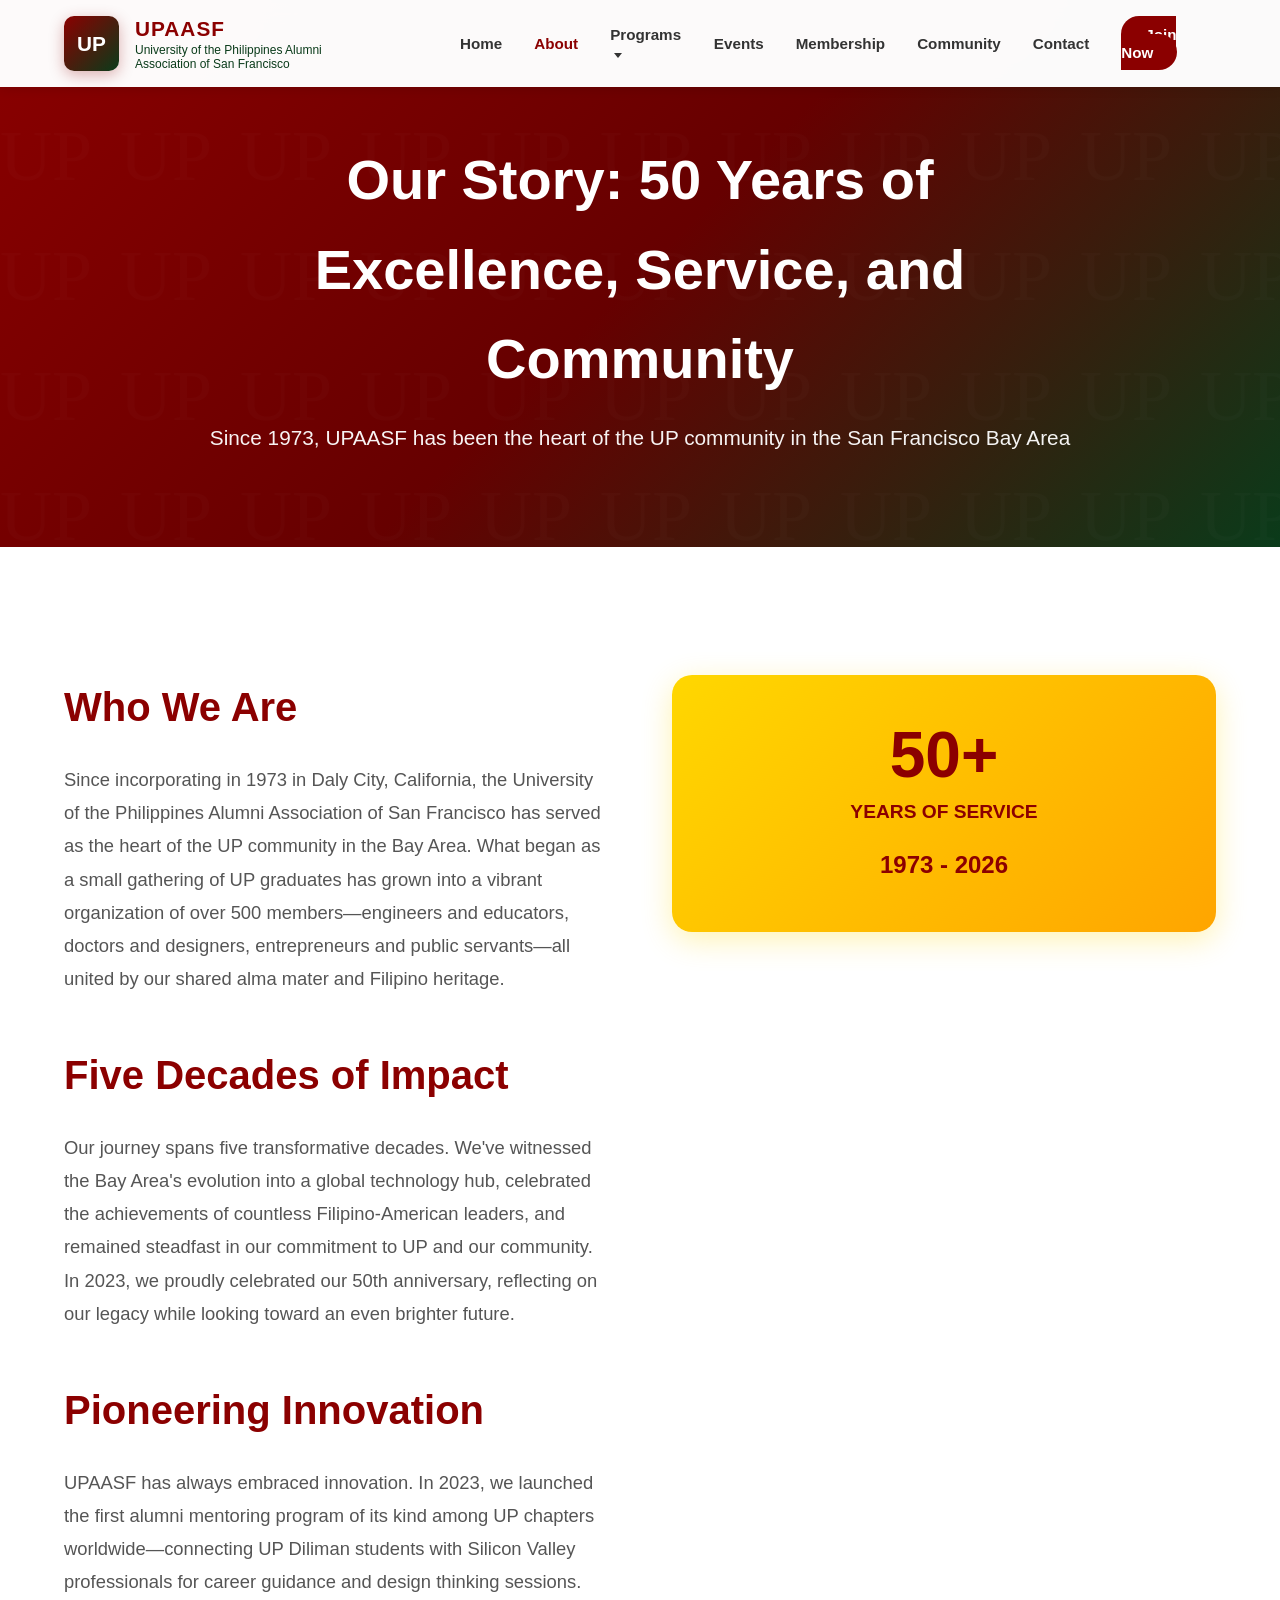
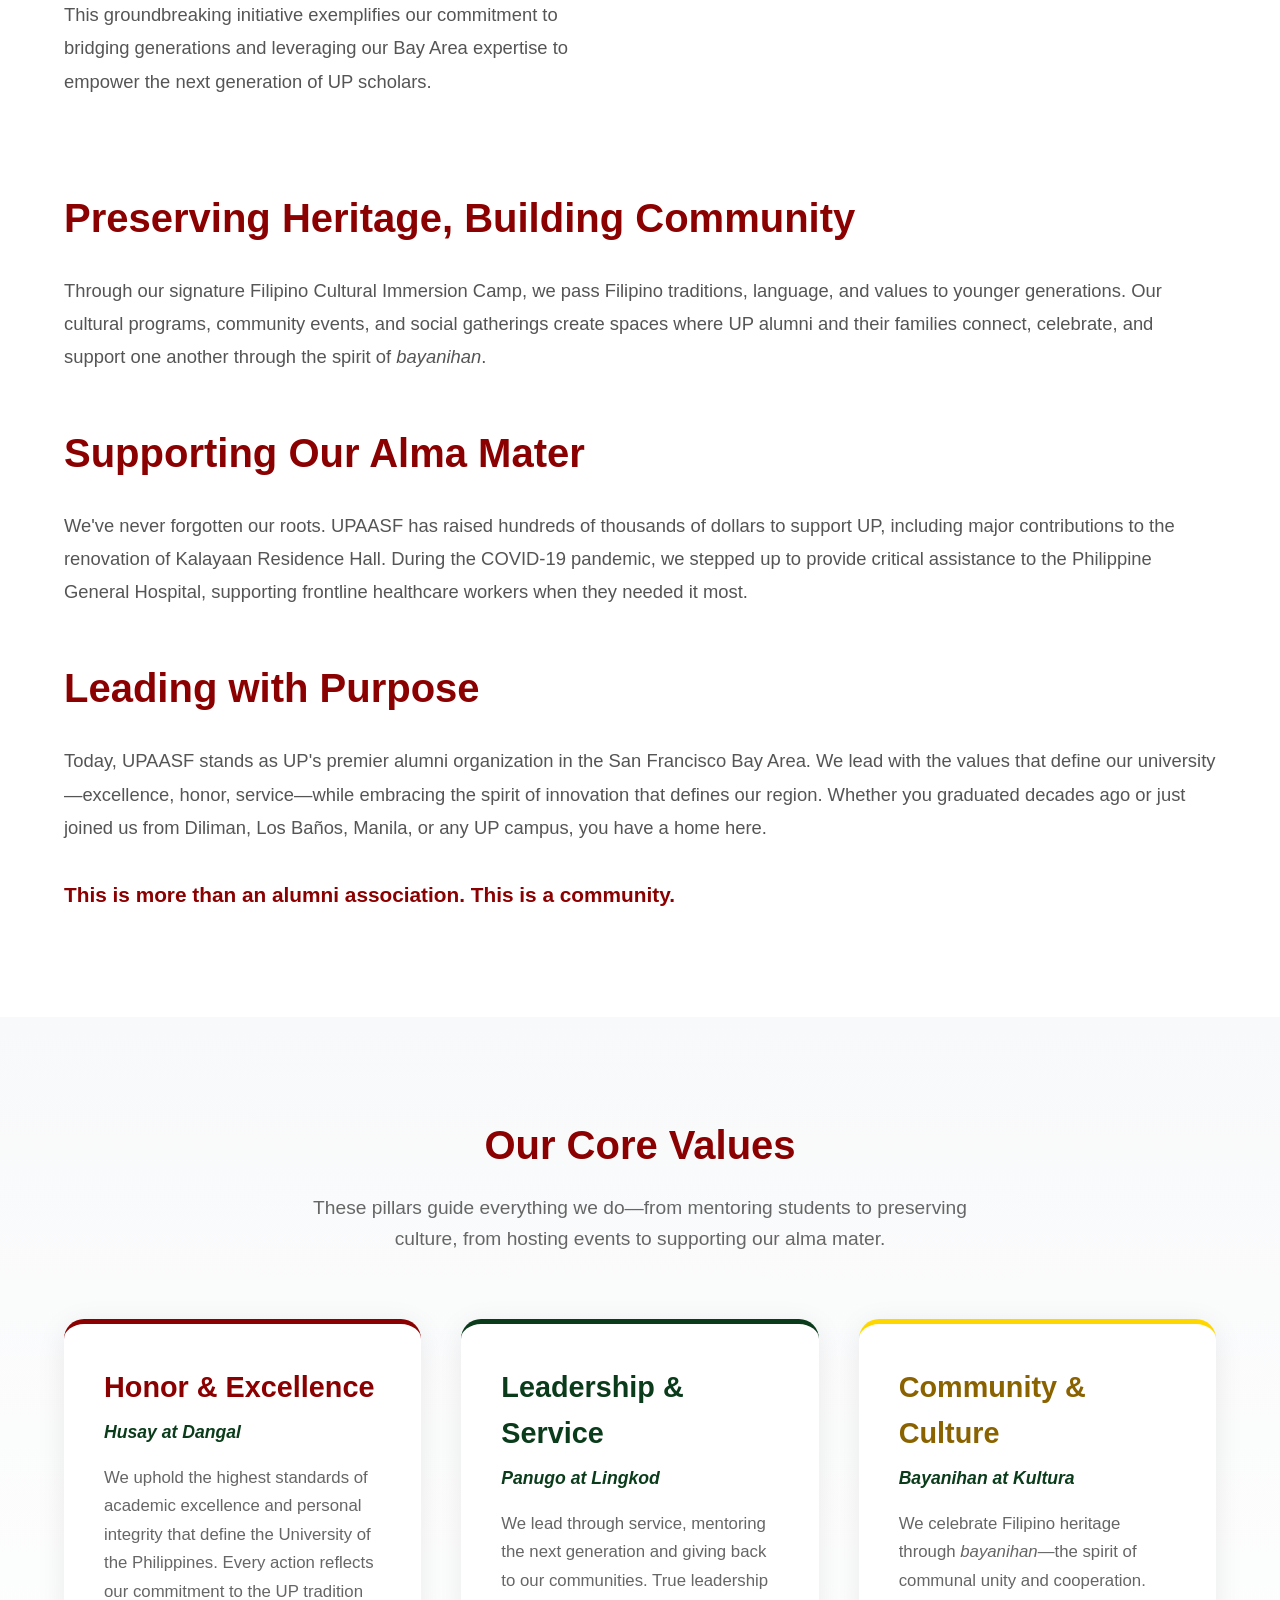
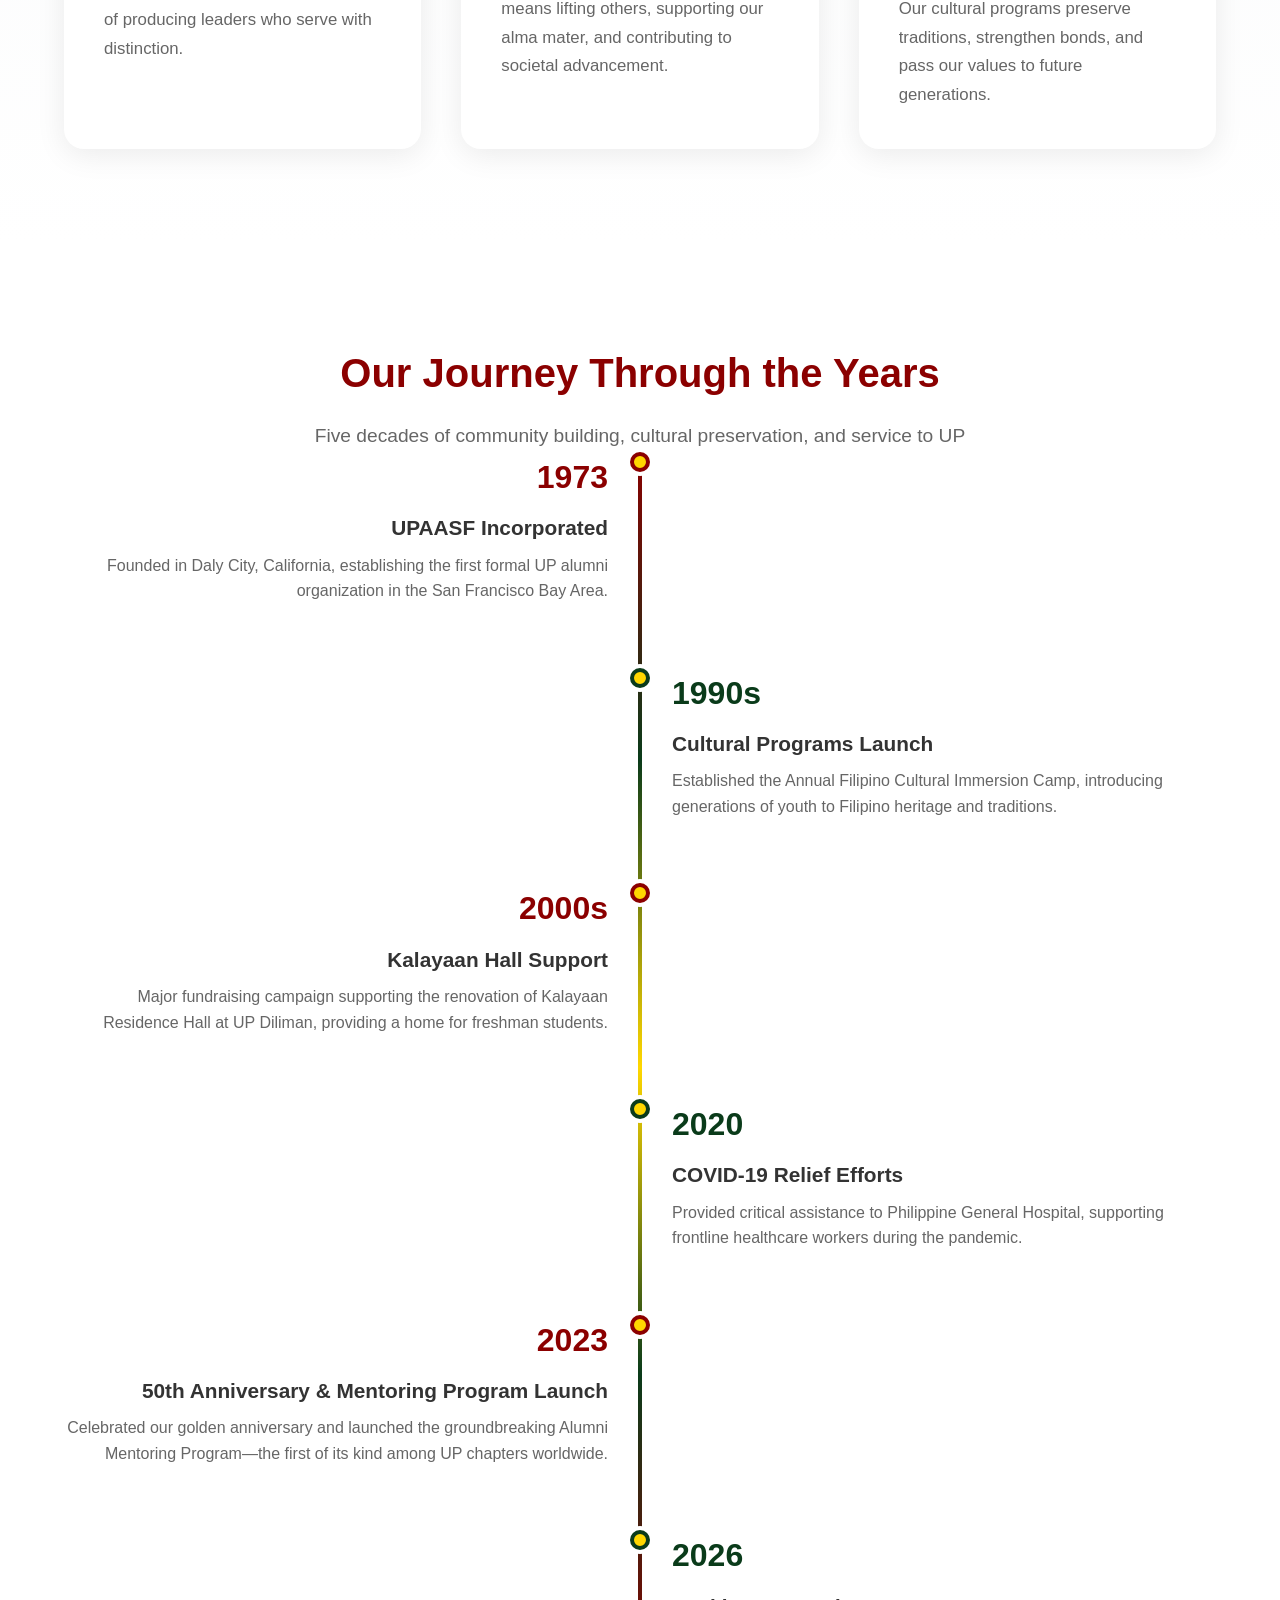
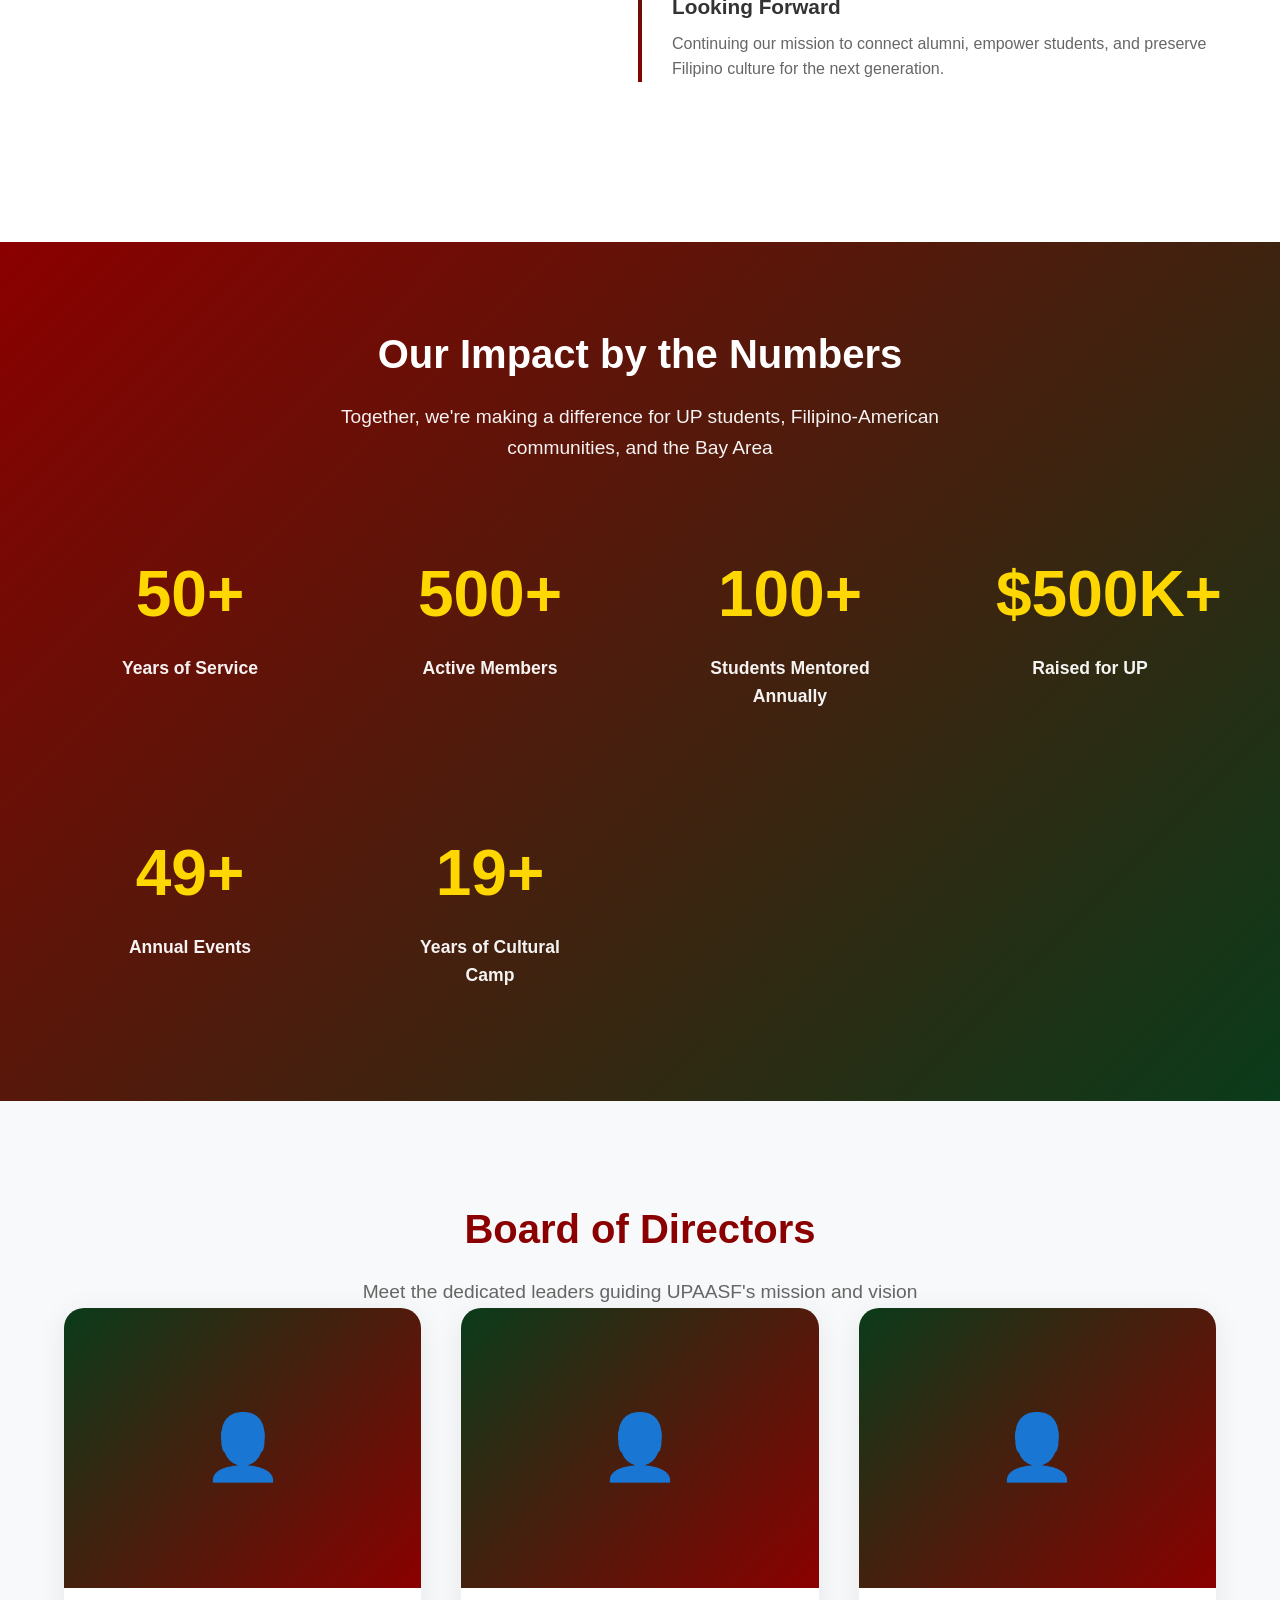
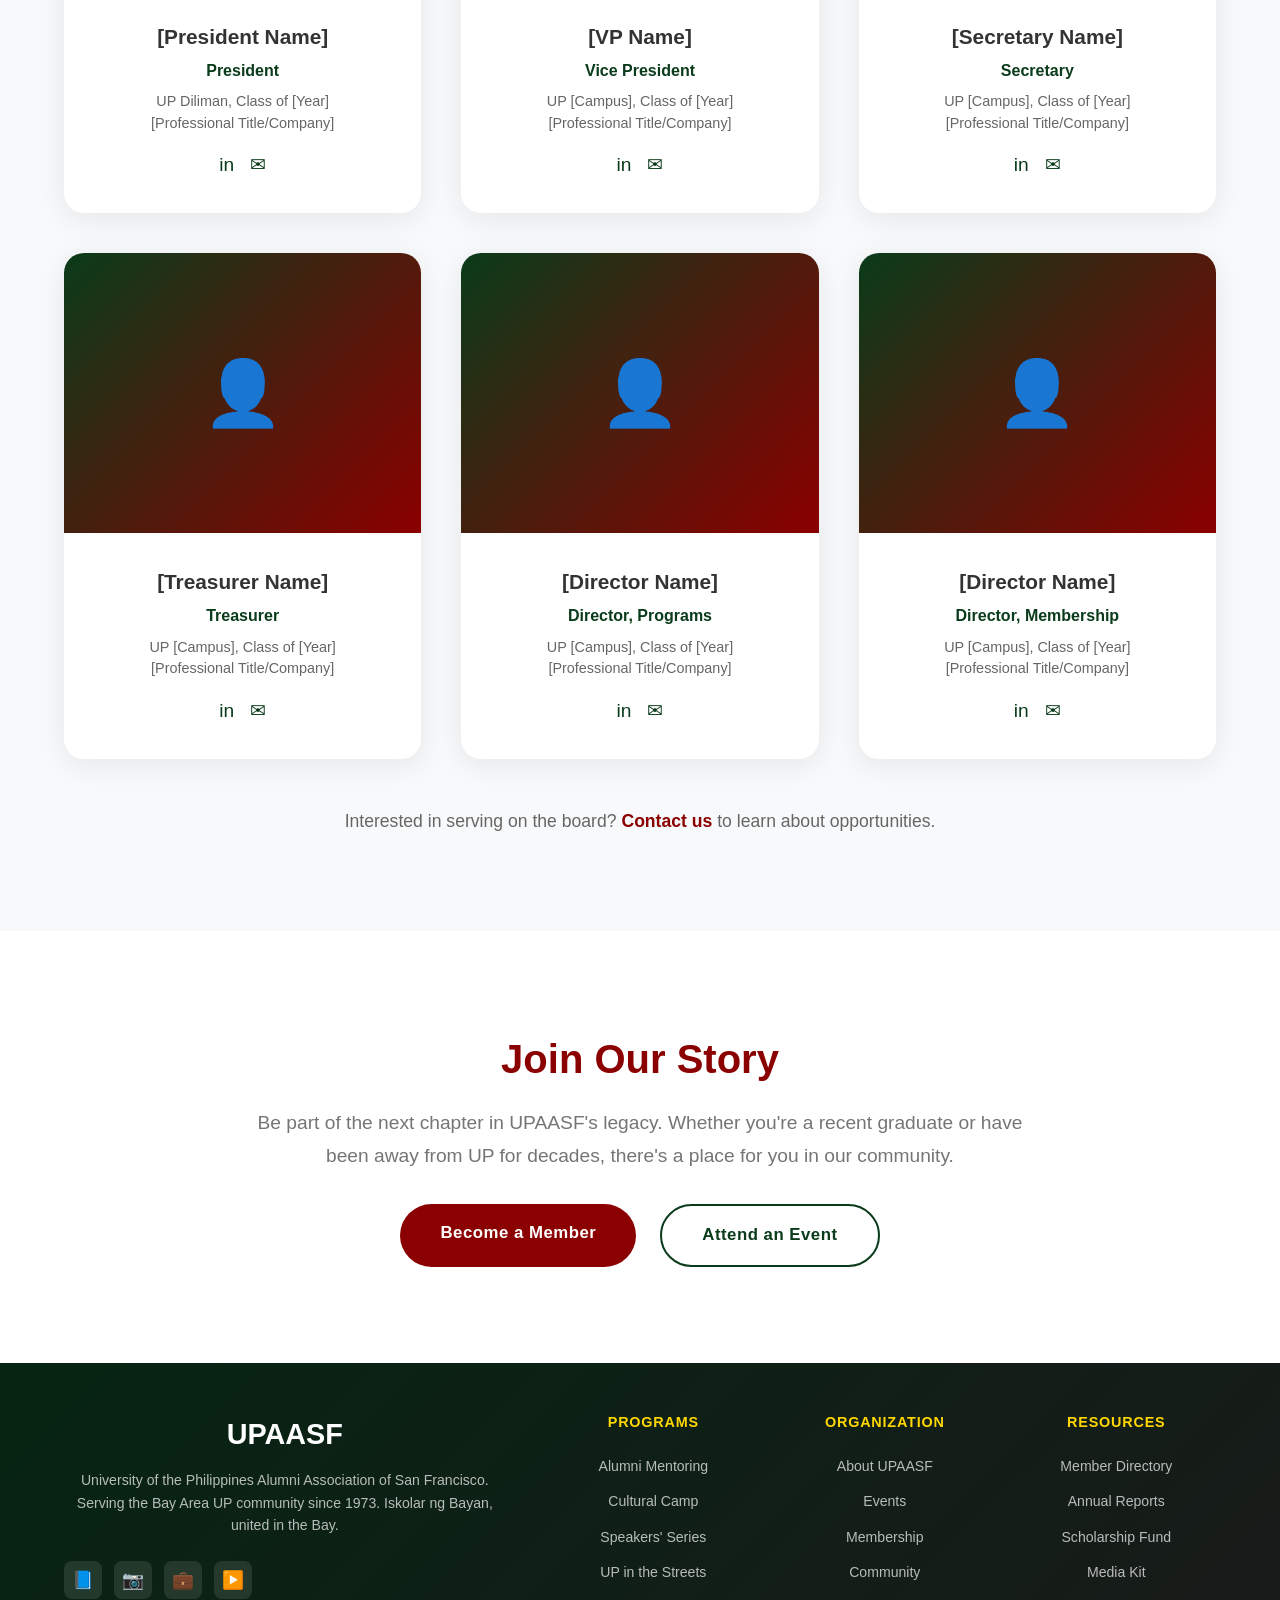
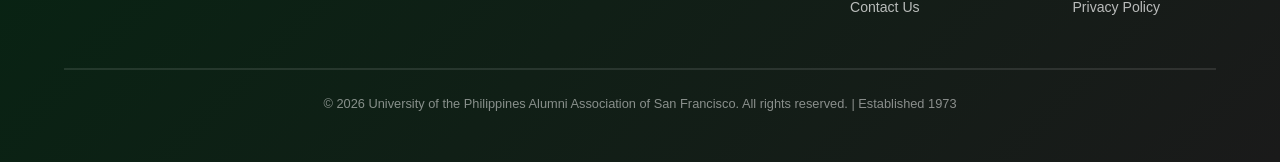
==== commit c42d3087: "Use the defined UP Color variables always" ====
--- a/about.html
+++ b/about.html
@@ -24,7 +24,7 @@
 
         .content-section h3 {
             font-size: 2.5rem;
-            color: #8B0000;
+            color: var(--up-maroon);
             margin-bottom: 1.5rem;
             font-weight: 800;
         }
@@ -45,8 +45,8 @@
         }
 
         .anniversary-badge {
-            background: linear-gradient(135deg, #FFD700, #FFA500);
-            color: #8B0000;
+            background: linear-gradient(135deg, var(--up-gold), #FFA500);
+            color: var(--up-maroon);
             padding: 3rem;
             border-radius: 20px;
             text-align: center;
@@ -65,7 +65,7 @@
         .anniversary-badge p {
             font-size: 1.2rem;
             font-weight: 700;
-            color: #8B0000;
+            color: var(--up-maroon);
             margin: 0;
         }
 
@@ -106,12 +106,12 @@
             border-radius: 20px;
             box-shadow: 0 6px 30px rgba(0,0,0,0.08);
             transition: all 0.3s ease;
-            border-top: 5px solid #8B0000;
+            border-top: 5px solid var(--up-maroon);
         }
 
         /* Card 2 = green top border, Card 3 = gold top border */
-        .value-card:nth-child(2) { border-top-color: #0A3B1A; }
-        .value-card:nth-child(3) { border-top-color: #FFD700; }
+        .value-card:nth-child(2) { border-top-color: var(--up-green); }
+        .value-card:nth-child(3) { border-top-color: var(--up-gold); }
 
         .value-card:hover {
             transform: translateY(-10px);
@@ -120,20 +120,20 @@
 
         .value-card h4 {
             font-size: 1.8rem;
-            color: #8B0000;     /* Card 1: maroon */
+            color: var(--up-maroon);     /* Card 1: maroon */
             margin-bottom: 0.5rem;
             font-weight: 800;
         }
 
         /* ── GREEN UPDATE: card 2 h4 matches its green top border ── */
-        .value-card:nth-child(2) h4 { color: #0A3B1A; }
+        .value-card:nth-child(2) h4 { color: var(--up-green); }
 
         /* ── GREEN UPDATE: card 3 h4 in dark gold/amber for contrast ── */
         .value-card:nth-child(3) h4 { color: #8a6200; }
 
         .value-card .tagalog {
             font-size: 1.1rem;
-            color: #0A3B1A;
+            color: var(--up-green);
             font-style: italic;
             margin-bottom: 1rem;
             font-weight: 600;
@@ -166,7 +166,7 @@
             left: 50%;
             top: 0; bottom: 0;
             width: 4px;
-            background: linear-gradient(to bottom, #8B0000, #0A3B1A, #FFD700, #0A3B1A, #8B0000);
+            background: linear-gradient(to bottom, var(--up-maroon), var(--up-green), var(--up-gold), var(--up-green), var(--up-maroon));
             transform: translateX(-50%);
         }
 
@@ -191,8 +191,8 @@
             top: 0;
             width: 20px;
             height: 20px;
-            background: #FFD700;
-            border: 4px solid #8B0000;
+            background: var(--up-gold);
+            border: 4px solid var(--up-maroon);
             border-radius: 50%;
             transform: translateX(-50%);
             box-shadow: 0 0 0 4px white;
@@ -201,20 +201,20 @@
 
         /* ── GREEN UPDATE: even timeline dots use green border ── */
         .timeline-item:nth-child(even) .timeline-dot {
-            border-color: #0A3B1A;
-            background: #FFD700;
+            border-color: var(--up-green);
+            background: var(--up-gold);
         }
 
         .timeline-year {
             font-size: 2rem;
             font-weight: 900;
-            color: #8B0000;      /* odd items: maroon */
+            color: var(--up-maroon);      /* odd items: maroon */
             margin-bottom: 0.5rem;
         }
 
         /* ── GREEN UPDATE: even timeline years display in green ── */
         .timeline-item:nth-child(even) .timeline-year {
-            color: #0A3B1A;
+            color: var(--up-green);
         }
 
         .timeline-content h5 {
@@ -241,7 +241,7 @@
 
         /* ----- Impact Stats ----- */
         .impact-stats {
-            background: linear-gradient(135deg, #8B0000, #0A3B1A);
+            background: linear-gradient(135deg, var(--up-maroon), var(--up-green));
             color: white;
             padding: 5rem 5%;
             text-align: center;
@@ -260,7 +260,7 @@
         .stat-number {
             font-size: 4rem;
             font-weight: 900;
-            color: #FFD700;
+            color: var(--up-gold);
             display: block;
             margin-bottom: 0.5rem;
         }
@@ -306,7 +306,7 @@
         .leader-image {
             width: 100%;
             height: 280px;
-            background: linear-gradient(135deg, #0A3B1A, #8B0000);
+            background: linear-gradient(135deg, var(--up-green), var(--up-maroon));
             display: flex;
             align-items: center;
             justify-content: center;
@@ -326,7 +326,7 @@
 
         /* ── GREEN UPDATE: position label in green instead of all-maroon ── */
         .leader-info .position {
-            color: #0A3B1A;
+            color: var(--up-green);
             font-weight: 700;
             margin-bottom: 0.5rem;
             font-size: 1rem;
@@ -346,13 +346,13 @@
         }
 
         .leader-social a {
-            color: #0A3B1A;
+            color: var(--up-green);
             font-size: 1.2rem;
             transition: color 0.3s;
             text-decoration: none;
         }
 
-        .leader-social a:hover { color: #8B0000; }
+        .leader-social a:hover { color: var(--up-maroon); }
 
         /* about.html overrides the shared CTA section colours to white-on-dark */
         .about-cta.cta-section {
@@ -360,28 +360,28 @@
             padding: 6rem 5%;
         }
 
-        .about-cta .cta-content h3 { color: #8B0000; }
+        .about-cta .cta-content h3 { color: var(--up-maroon); }
         .about-cta .cta-content p  { color: #666; }
 
         .about-cta .btn-primary {
-            background: #8B0000;
+            background: var(--up-maroon);
             color: white;
-            box-shadow: 0 6px 25px rgba(139, 0, 0, 0.3);
+            box-shadow: 0 6px 25px var(--up-marron-glow);
         }
 
         .about-cta .btn-primary:hover {
-            background: #660000;
+            background: var(--up-maroon-dark);
             box-shadow: 0 8px 35px rgba(139, 0, 0, 0.4);
         }
 
         /* ── GREEN UPDATE: secondary CTA button becomes green for visual balance ── */
         .about-cta .btn-secondary {
-            color: #0A3B1A;
-            border-color: #0A3B1A;
+            color: var(--up-green);
+            border-color: var(--up-green);
         }
 
         .about-cta .btn-secondary:hover {
-            background: #0A3B1A;
+            background: var(--up-green);
             color: white;
         }
 
@@ -412,7 +412,7 @@
 
                 <p>We lead with the values that define our university—excellence, honor, service—while embracing the spirit of innovation that defines our region. Whether you graduated decades ago or just joined us from Diliman, Los Baños, Manila, or any UP campus, you have a home here.</p>
 
-                <p style="font-size: 1.3rem; font-weight: 700; color: #8B0000; margin-top: 2rem;">This is more than an alumni association. This is a community.</p>
+                <p style="font-size: 1.3rem; font-weight: 700; color: var(--up-maroon); margin-top: 2rem;">This is more than an alumni association. This is a community.</p>
             </div>
 
             <div class="anniversary-badge">
@@ -453,14 +453,14 @@
             <h3 style="margin-top: 3rem;">Leading with Purpose</h3>
             <p>Today, UPAASF stands as UP's premier alumni organization in the San Francisco Bay Area. We lead with the values that define our university—excellence, honor, service—while embracing the spirit of innovation that defines our region. Whether you graduated decades ago or just joined us from Diliman, Los Baños, Manila, or any UP campus, you have a home here.</p>
 
-            <p style="font-size: 1.3rem; font-weight: 700; color: #8B0000; margin-top: 2rem;">This is more than an alumni association. This is a community.</p>
+            <p style="font-size: 1.3rem; font-weight: 700; color: var(--up-maroon); margin-top: 2rem;">This is more than an alumni association. This is a community.</p>
         </div>
     </section>
 
     <!-- ==================== CORE VALUES ==================== -->
     <section class="values-section">
         <div style="max-width: 1400px; margin: 0 auto; text-align: center;">
-            <h3 style="font-size: 2.5rem; color: #8B0000; margin-bottom: 1rem;">Our Core Values</h3>
+            <h3 style="font-size: 2.5rem; color: var(--up-maroon); margin-bottom: 1rem;">Our Core Values</h3>
             <p style="font-size: 1.2rem; color: #666; max-width: 700px; margin: 0 auto;">These pillars guide everything we do—from mentoring students to preserving culture, from hosting events to supporting our alma mater.</p>
         </div>
 
@@ -488,7 +488,7 @@
     <!-- ==================== TIMELINE ==================== -->
     <section class="timeline-section">
         <div>
-            <h3 style="font-size: 2.5rem; color: #8B0000; margin-bottom: 1rem;">Our Journey Through the Years</h3>
+            <h3 style="font-size: 2.5rem; color: var(--up-maroon); margin-bottom: 1rem;">Our Journey Through the Years</h3>
             <p style="font-size: 1.2rem; color: #666; max-width: 700px; margin: 0 auto;">Five decades of community building, cultural preservation, and service to UP</p>
         </div>
 
@@ -585,7 +585,7 @@
     <!-- ==================== BOARD OF DIRECTORS ==================== -->
     <section class="leadership-section">
         <div>
-            <h3 style="font-size: 2.5rem; color: #8B0000; margin-bottom: 1rem;">Board of Directors</h3>
+            <h3 style="font-size: 2.5rem; color: var(--up-maroon); margin-bottom: 1rem;">Board of Directors</h3>
             <p style="font-size: 1.2rem; color: #666; max-width: 700px; margin: 0 auto;">Meet the dedicated leaders guiding UPAASF's mission and vision</p>
         </div>
 
@@ -672,7 +672,7 @@
         <div style="text-align: center; margin-top: 3rem;">
             <p style="font-size: 1.1rem; color: #666;">
                 Interested in serving on the board?
-                <a href="./contact.html" style="color: #8B0000; font-weight: 700; text-decoration: none;">Contact us</a>
+                <a href="./contact.html" style="color: var(--up-maroon); font-weight: 700; text-decoration: none;">Contact us</a>
                 to learn about opportunities.
             </p>
         </div>
--- a/shared/styles.css
+++ b/shared/styles.css
@@ -1169,7 +1169,7 @@
 .form-group textarea:focus {
     outline: none;
     border-color: var(--up-green);
-    box-shadow: 0 0 0 3px rgba(10, 59, 26, 0.08);
+    box-shadow: 0 0 0 3px var(--up-green-light);
 }
 
 .form-group textarea {
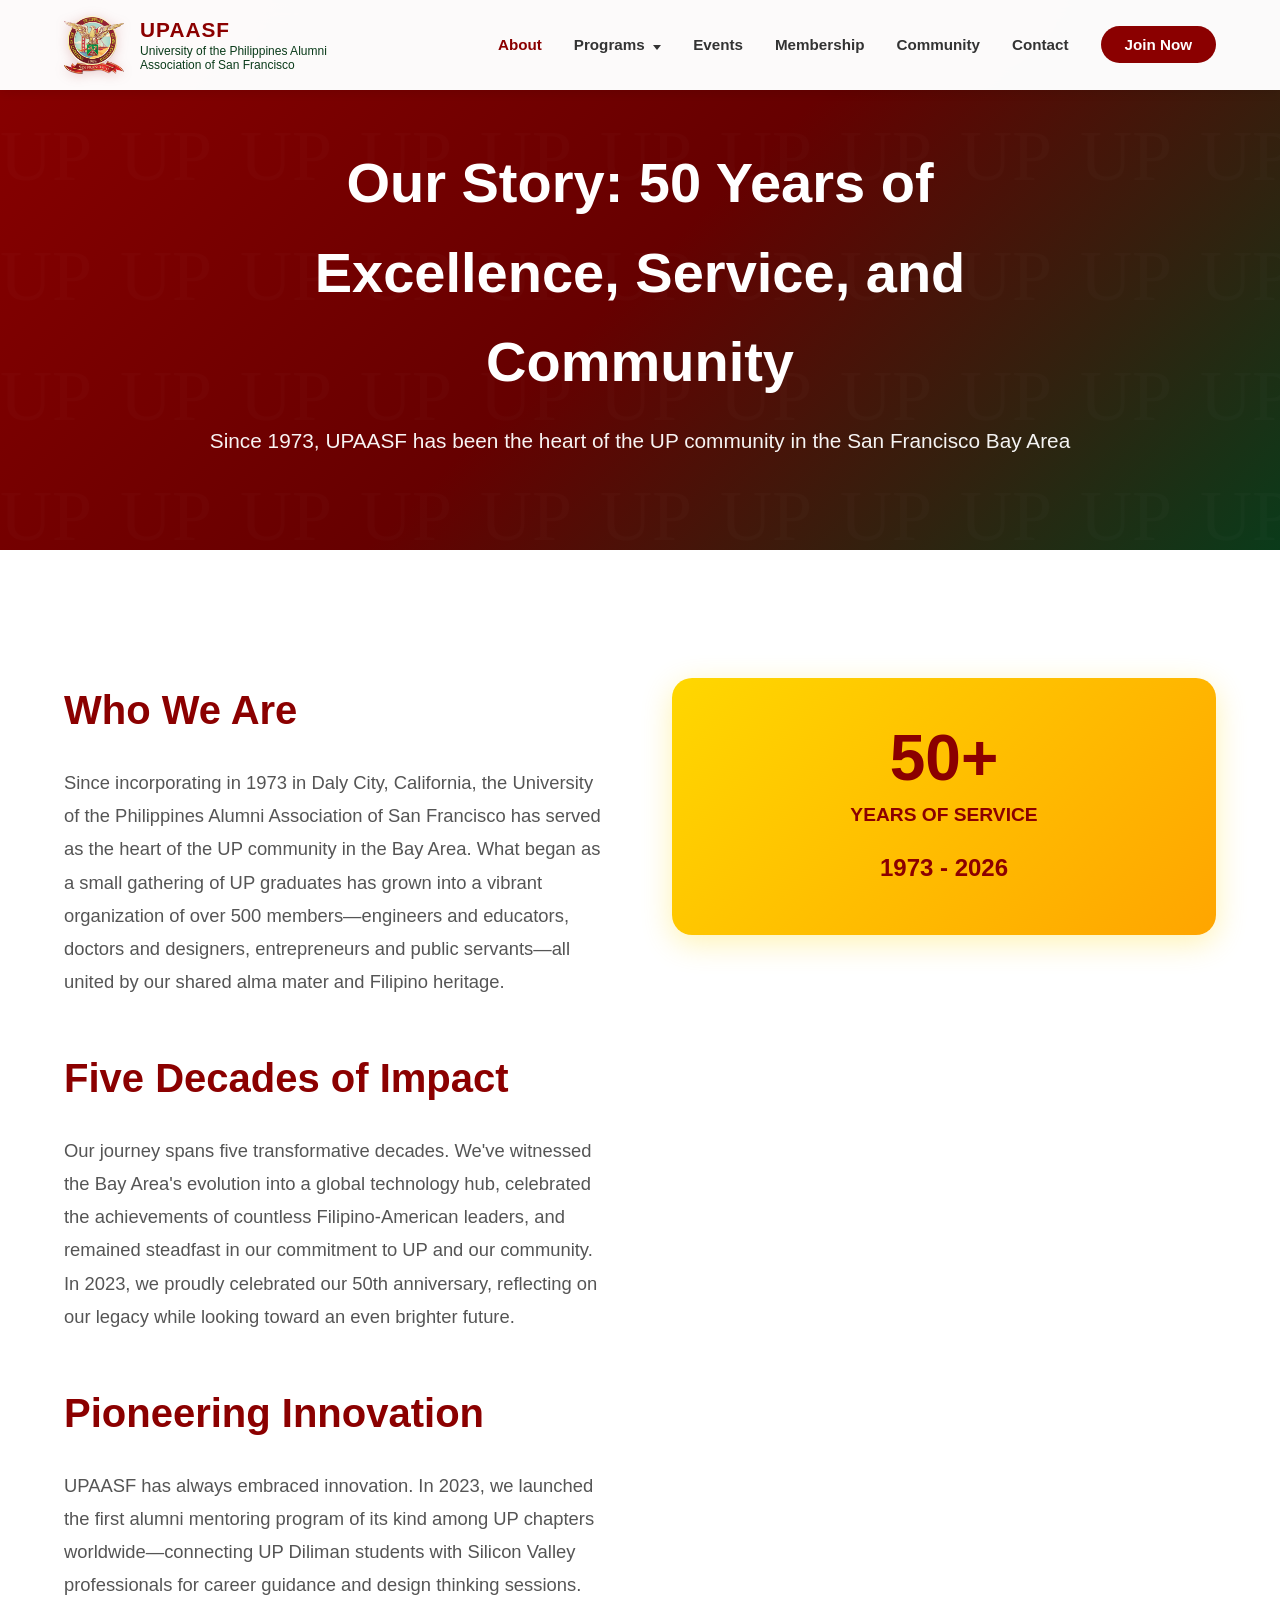
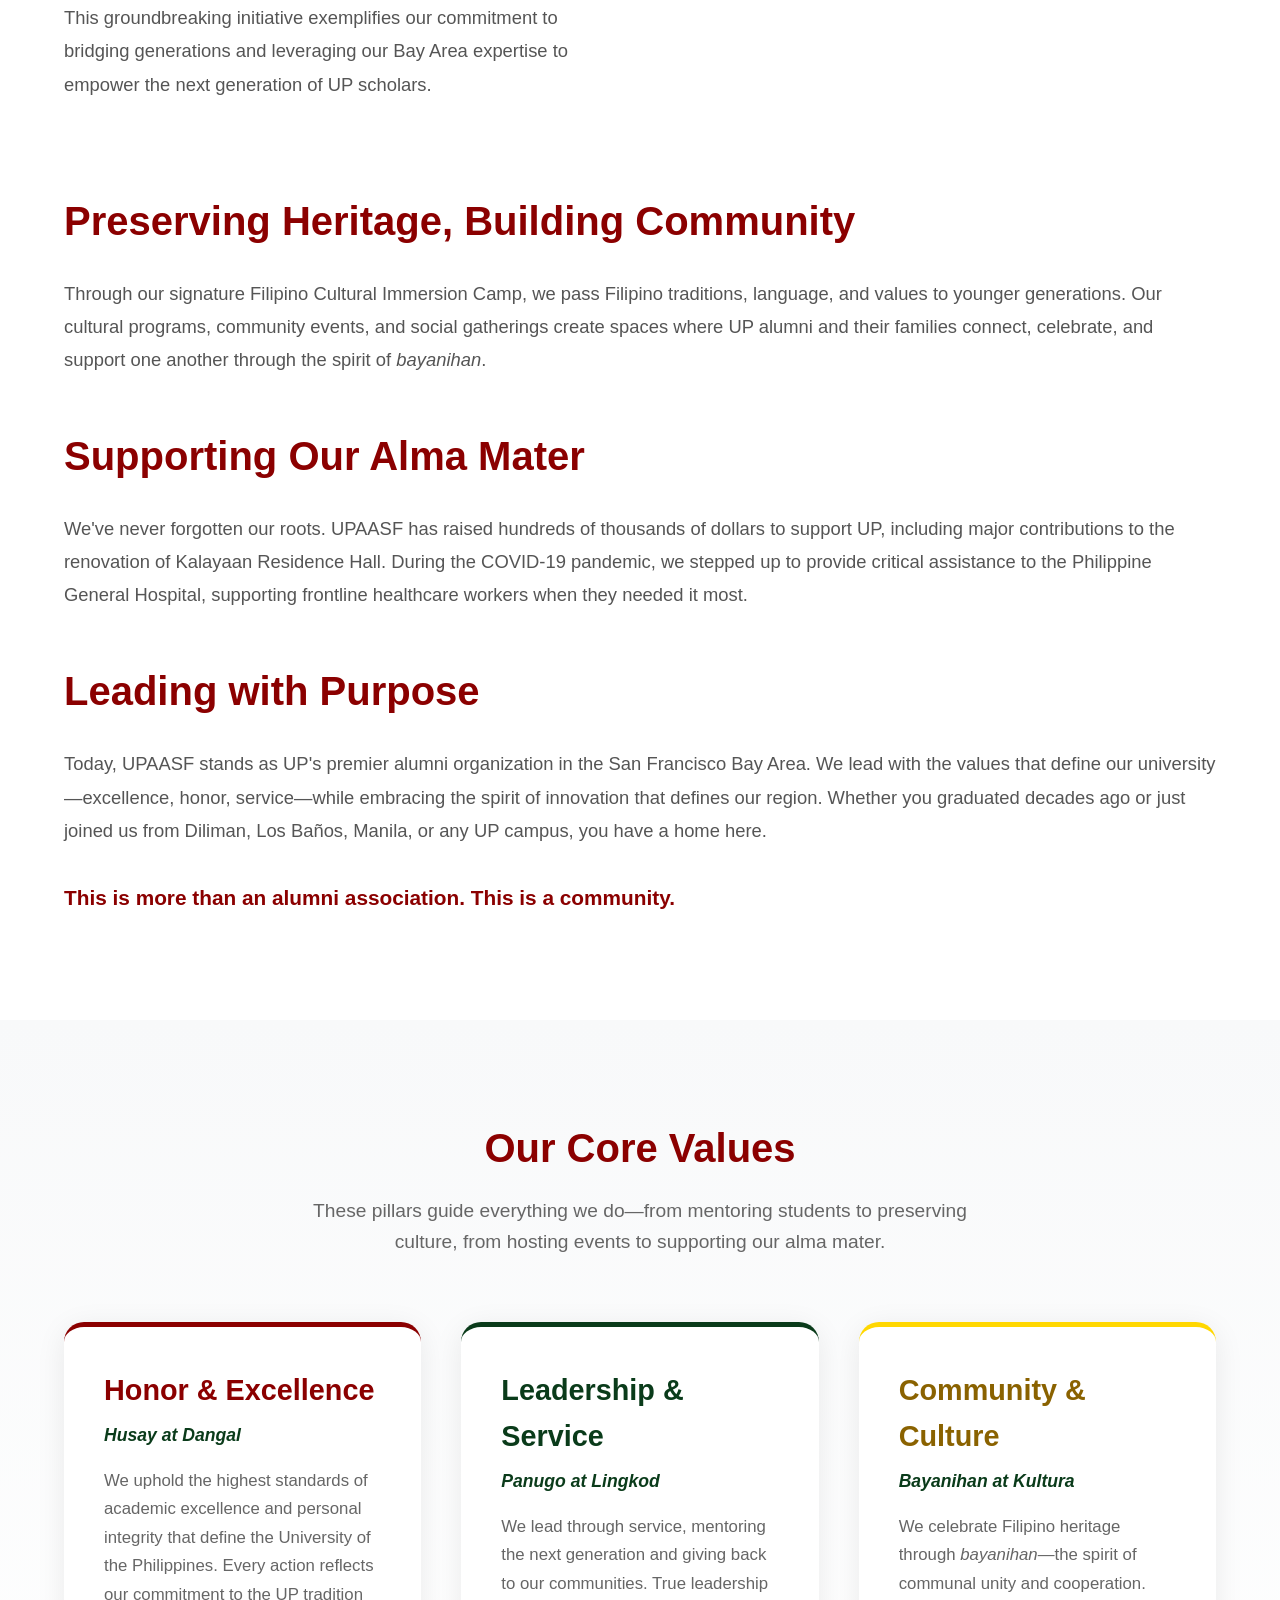
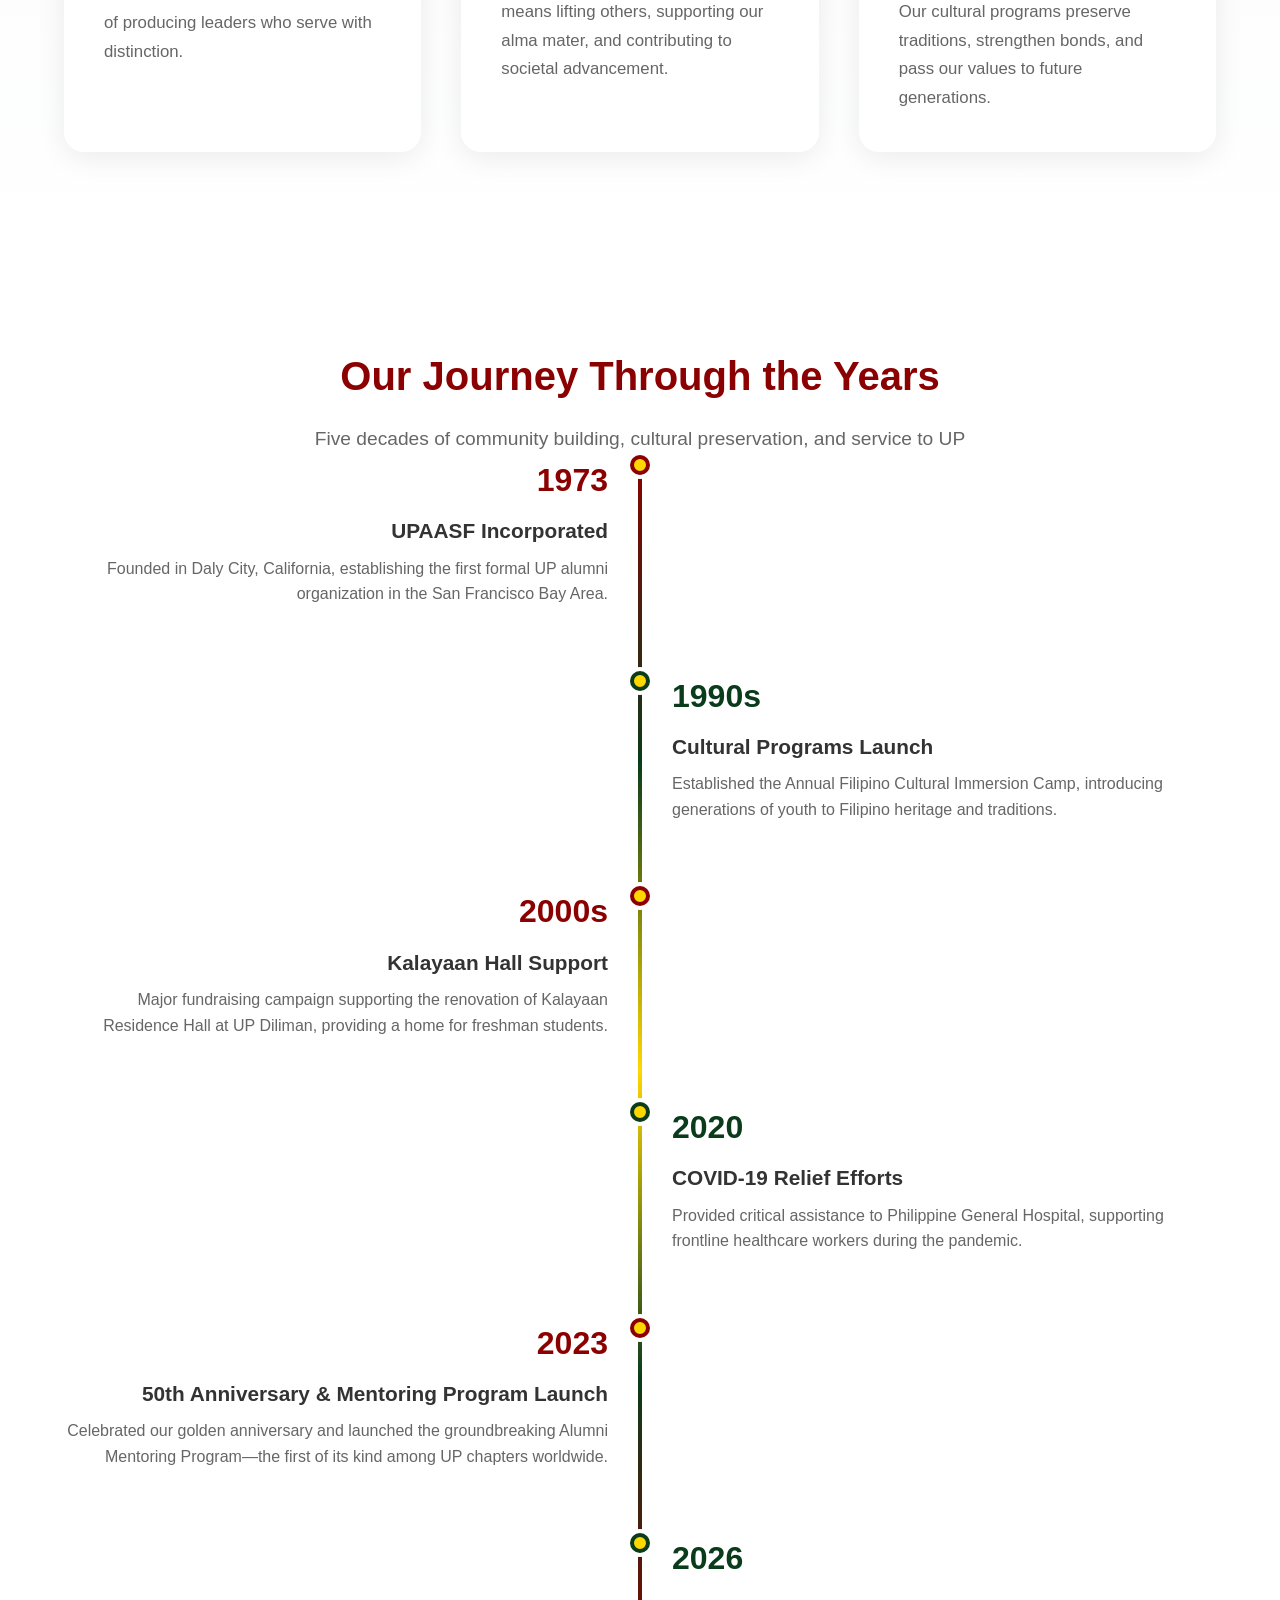
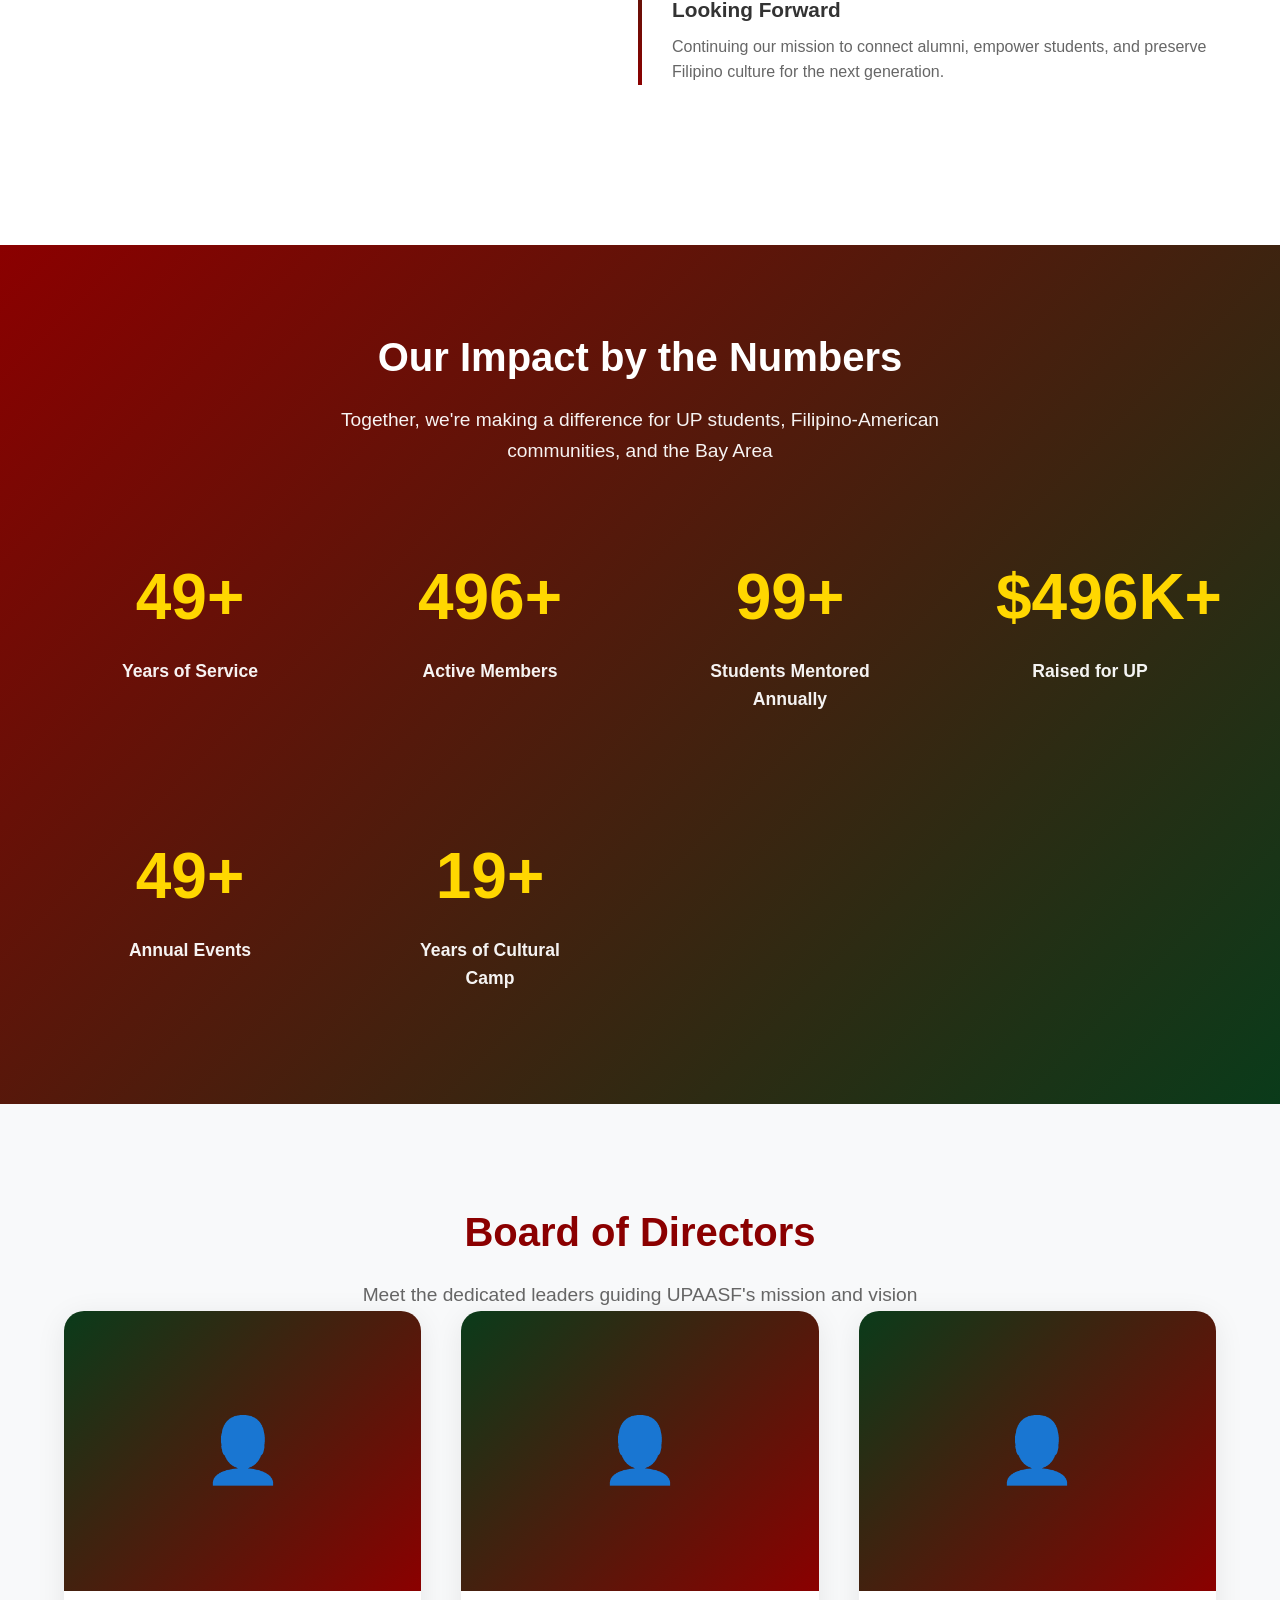
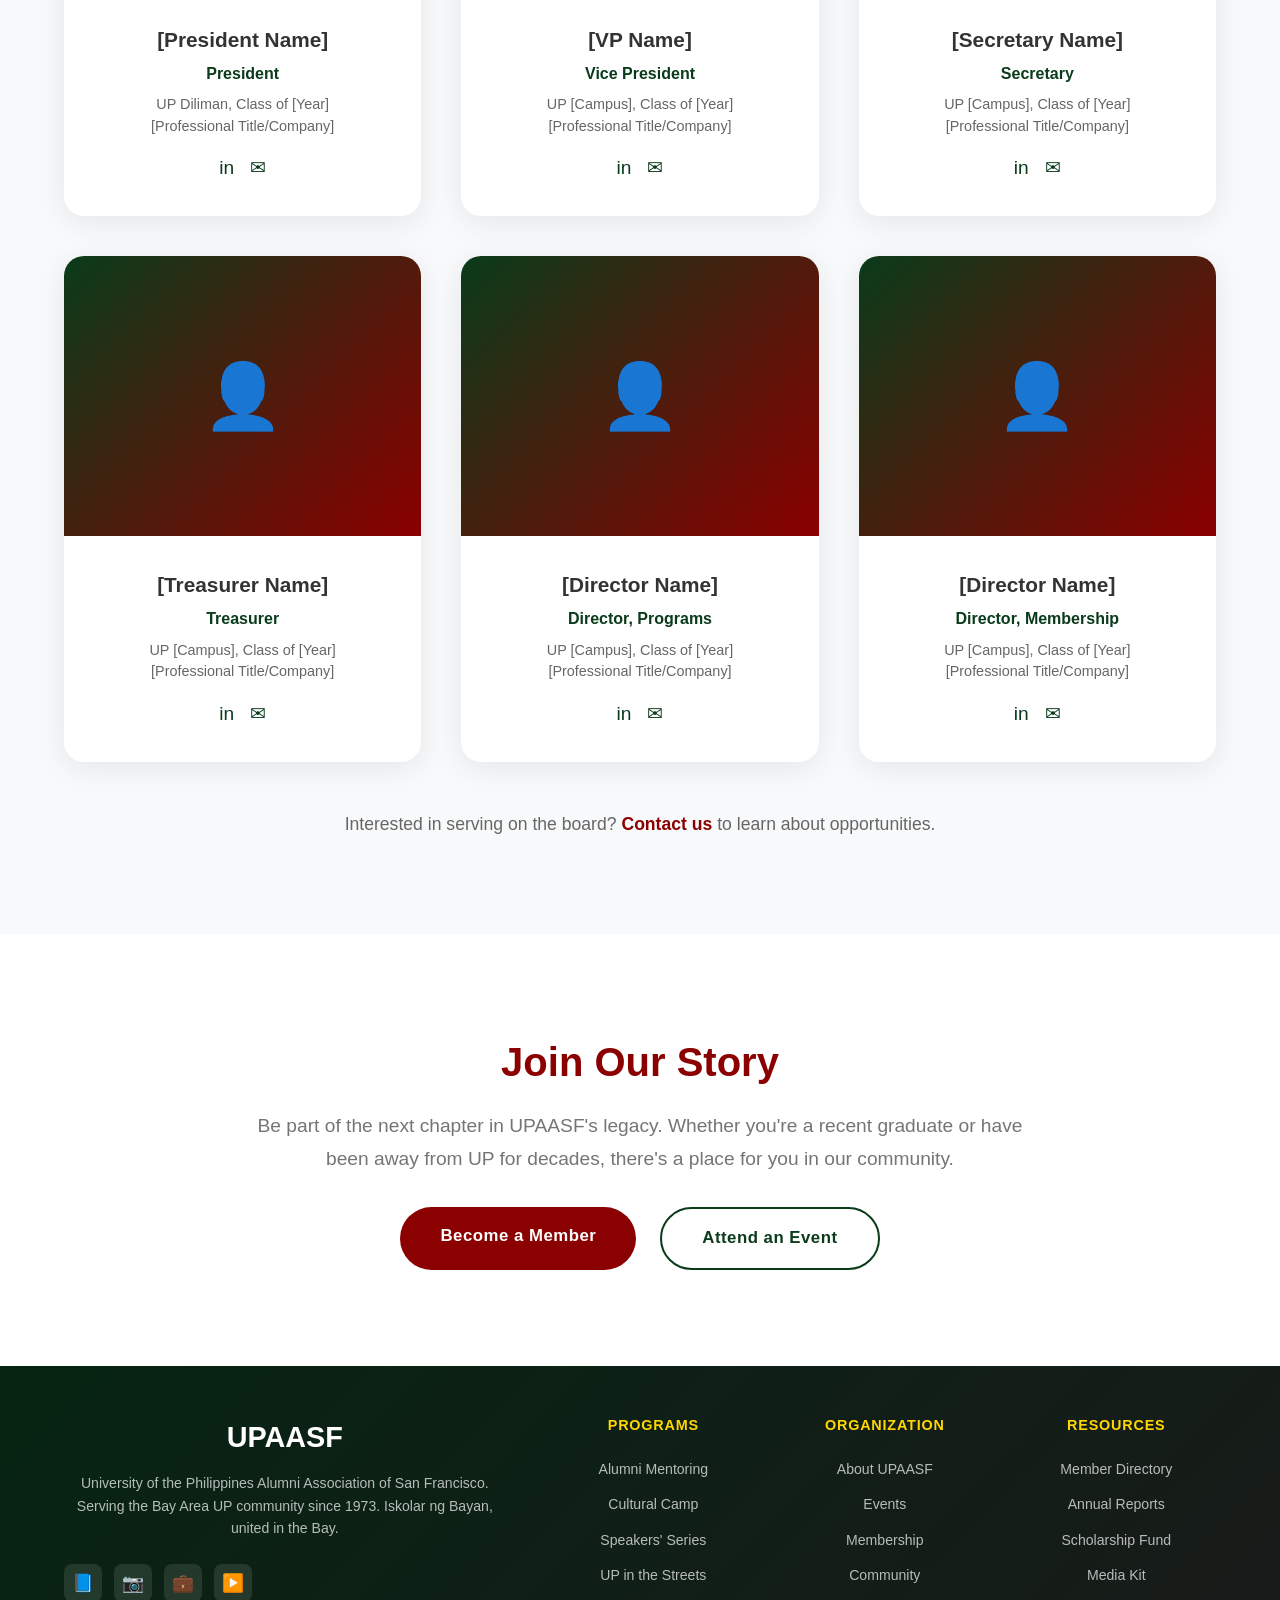
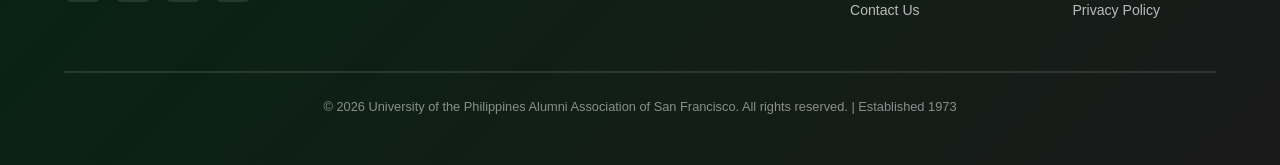
==== commit 2ff79afd: "Add noindex and nofollow meta tags." ====
--- a/about.html
+++ b/about.html
@@ -5,6 +5,9 @@
     <meta name="viewport" content="width=device-width, initial-scale=1.0">
     <title>About UPAASF | 50+ Years Connecting UP Alumni in the Bay Area</title>
     <meta name="description" content="Since 1973, UPAASF has been the leading UP alumni organization in San Francisco, dedicated to community building, cultural preservation, and supporting the University of the Philippines.">
+
+    <!-- Meta tags to prevent search engines from indexing and crawling this page,  -->
+    <meta name="robots" content="noindex, nofollow">
 
     <!-- Shared stylesheet (nav, footer, buttons, page-hero, CTA, utilities) -->
     <link rel="stylesheet" href="./shared/styles.css">
--- a/shared/styles.css
+++ b/shared/styles.css
@@ -66,15 +66,18 @@
     display: flex;
     justify-content: space-between;
     align-items: center;
+    gap: 20px; /* Minimum breathing room between logo and menu */
 }
 
 .logo {
     display: flex;
     align-items: center;
     gap: 1rem;
+    flex-shrink: 0; /* CRITICAL: Prevents the logo from getting narrower */
     text-decoration: none;
 }
 
+/* ── Legacy text-badge logo (kept for fallback; image logo preferred) ── */
 .logo-icon {
     width: 55px;
     height: 55px;
@@ -90,6 +93,38 @@
     flex-shrink: 0;
 }
 
+/* ── Logo image — replaces the old .logo-icon text box ──
+   Height is fixed so the seal matches the nav rhythm; width scales
+   automatically to preserve the circular seal's aspect ratio.
+   drop-shadow() lets the gold ring pop cleanly on the white nav bar.
+   Transitions mirror the nav's own 0.3s ease so the image shrinks
+   flush with the compact scrolled state. */
+
+.logo-img {
+    height: 58px;
+    width: auto;
+    object-fit: contain;
+    flex-shrink: 0;
+    transition: height 0.3s ease;
+    filter: drop-shadow(0 2px 6px rgba(139, 0, 0, 0.18));
+}
+
+nav.scrolled .logo-img {
+    height: 46px;
+}
+
+/* Tablet */
+@media (max-width: 1180px) {
+    .logo-img          { height: 52px; }
+    nav.scrolled .logo-img { height: 42px; }
+}
+
+/* Mobile */
+@media (max-width: 820px) {
+    .logo-img          { height: 46px; }
+    nav.scrolled .logo-img { height: 38px; }
+}
+
 .logo-text h1 {
     font-size: 1.3rem;
     color: var(--up-maroon);
@@ -102,7 +137,9 @@
     color: var(--up-green);
     font-weight: 500;
     margin-top: 2px;
-	width: 65%;
+	/* width: 65%; */
+    /* Force the 2-line constraint */
+    white-space: nowrap;
 }
 
 .nav-links {
@@ -704,7 +741,6 @@
 
     /* margin-top pushes it below the fixed nav on initial load;
        sticky + top keeps it visible while scrolling — same pattern as sub-nav */
-    margin-top: var(--nav-height);
     position: sticky;
     top: var(--nav-height);
     z-index: 800;	
@@ -1187,7 +1223,18 @@
     .form-row { grid-template-columns: 1fr; }
 }
 
-/* ----- FAQ Accordion (contact, membership, AMP) ----- */
+/* ----- FAQ Accordion (contact, membership, AMP, Camp) ----- */
+.faq-section {
+    background: #f8f9fa;
+    padding: 6rem 5%;
+}
+
+.faq-list {
+    max-width: 900px;
+    margin: 3rem auto 0;
+}
+
+
 .faq-item {
     background: white;  /* #f8f9fa */
     margin-bottom: 1.5rem; /* 1.2 */
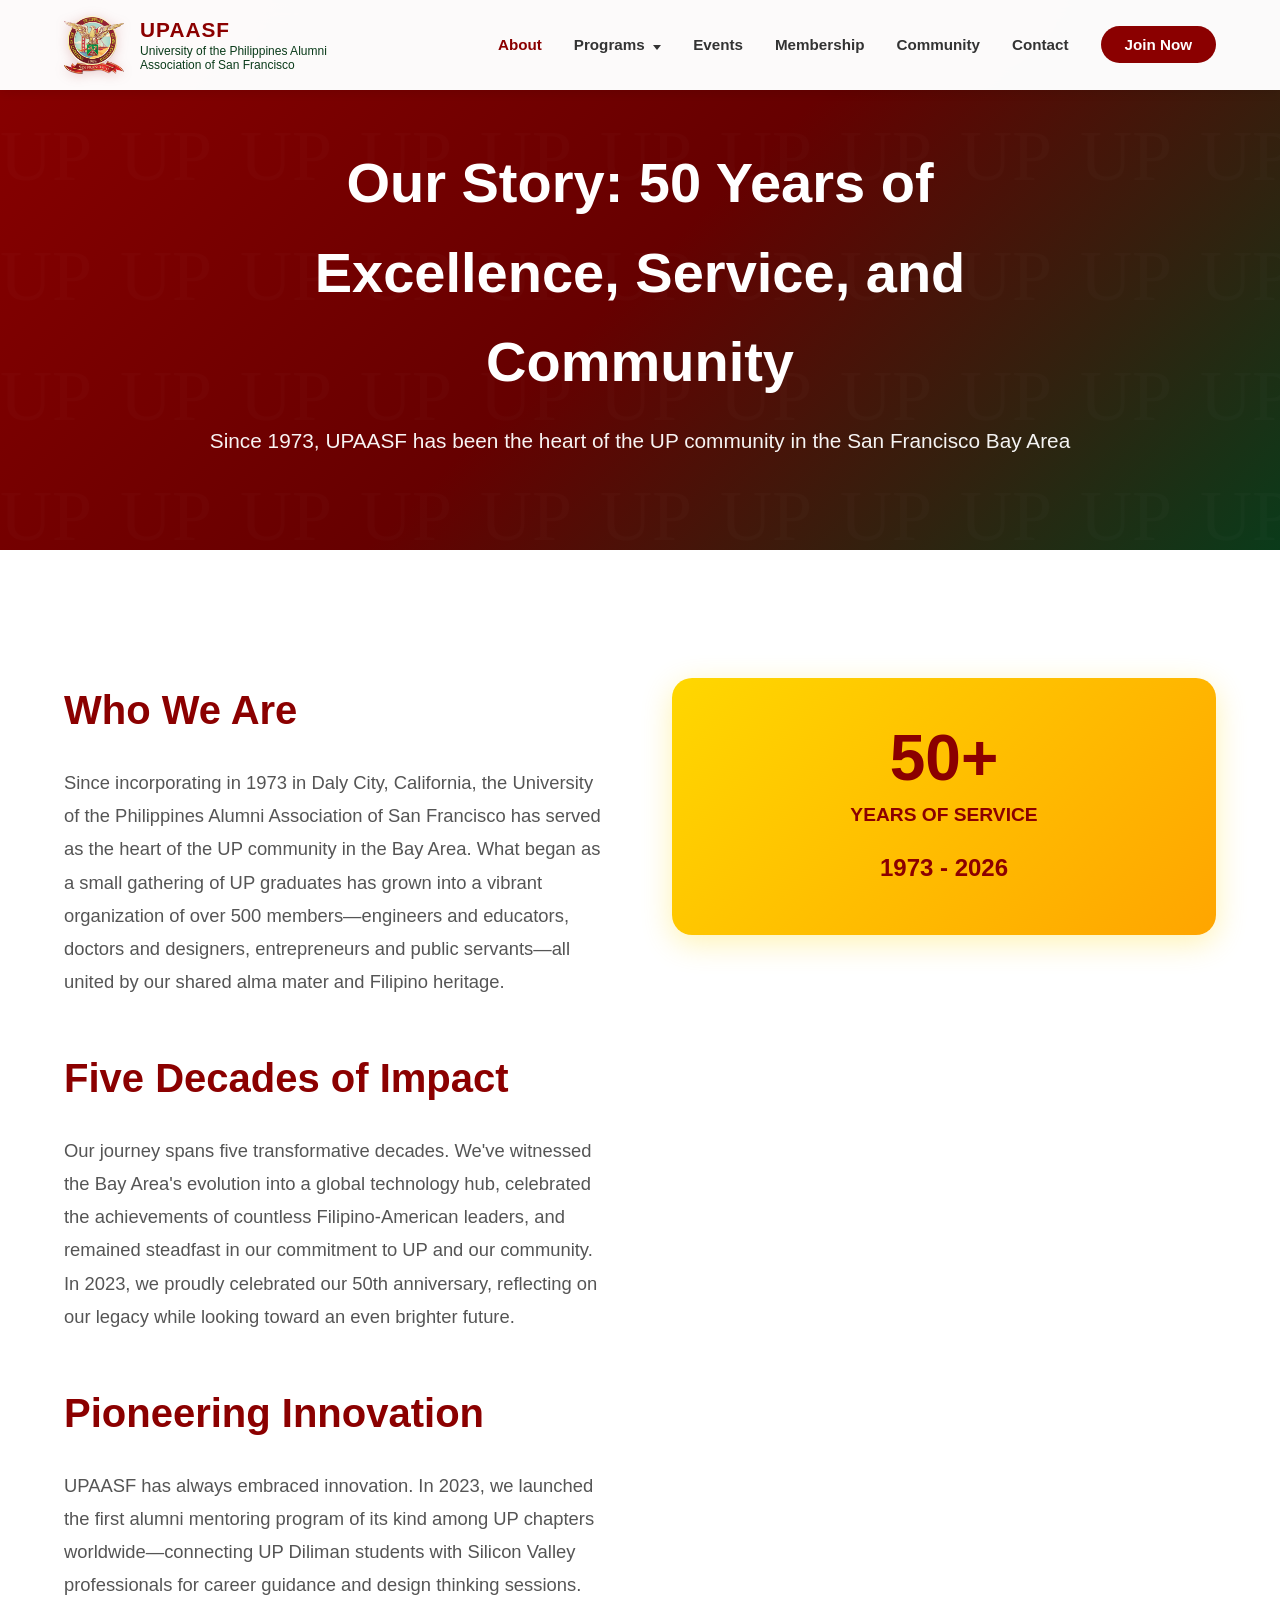
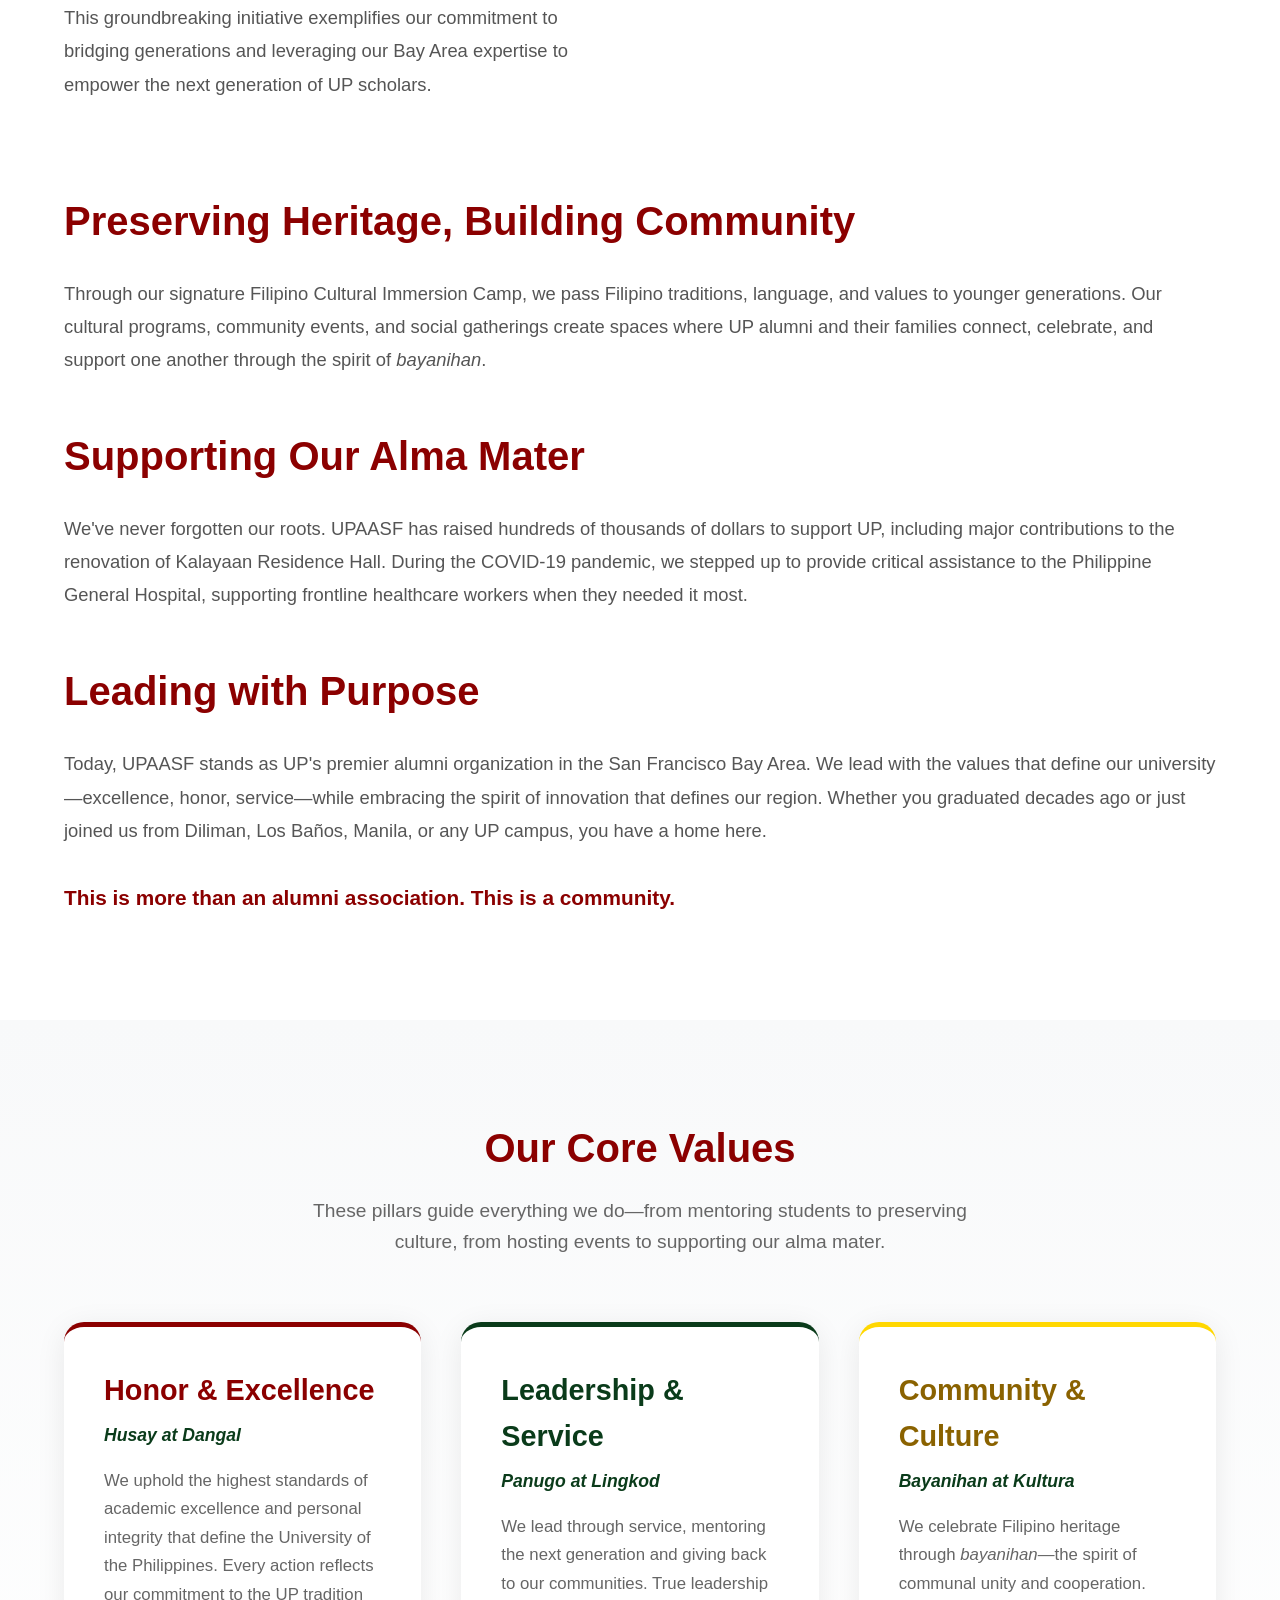
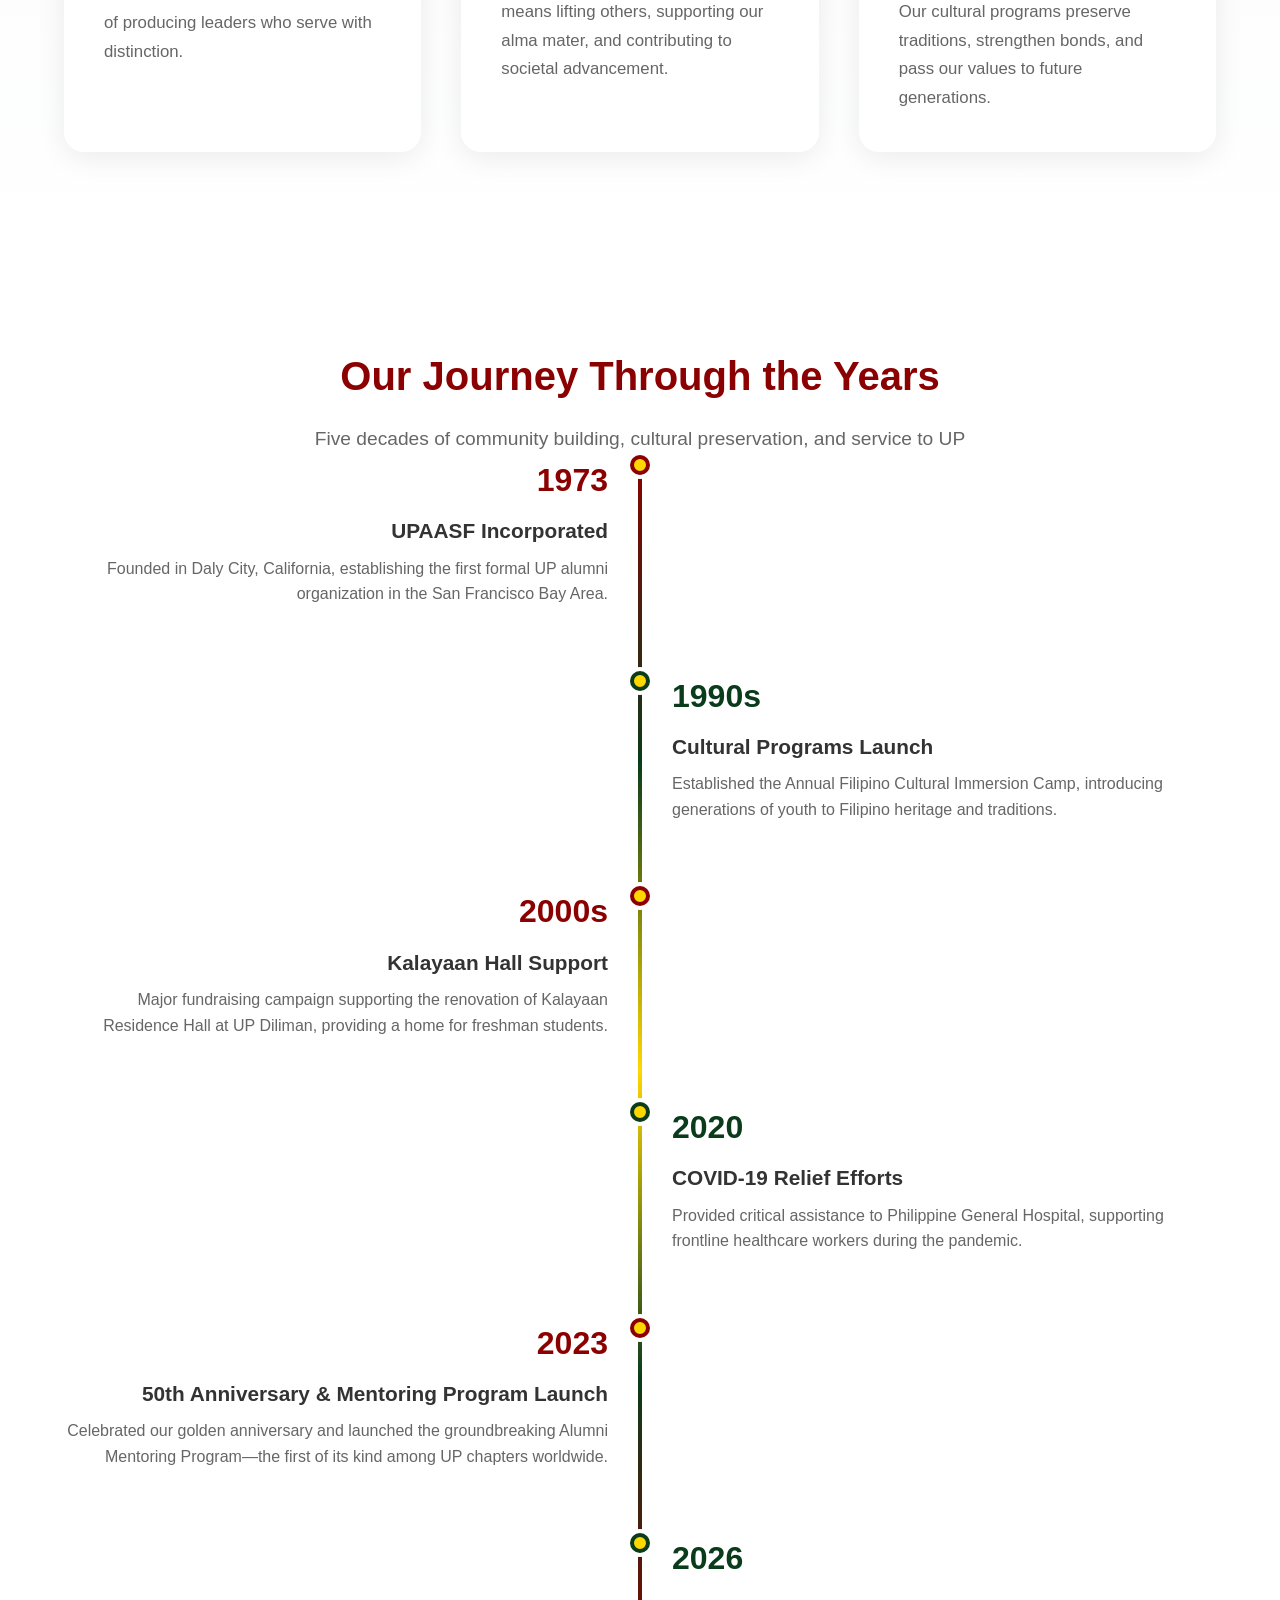
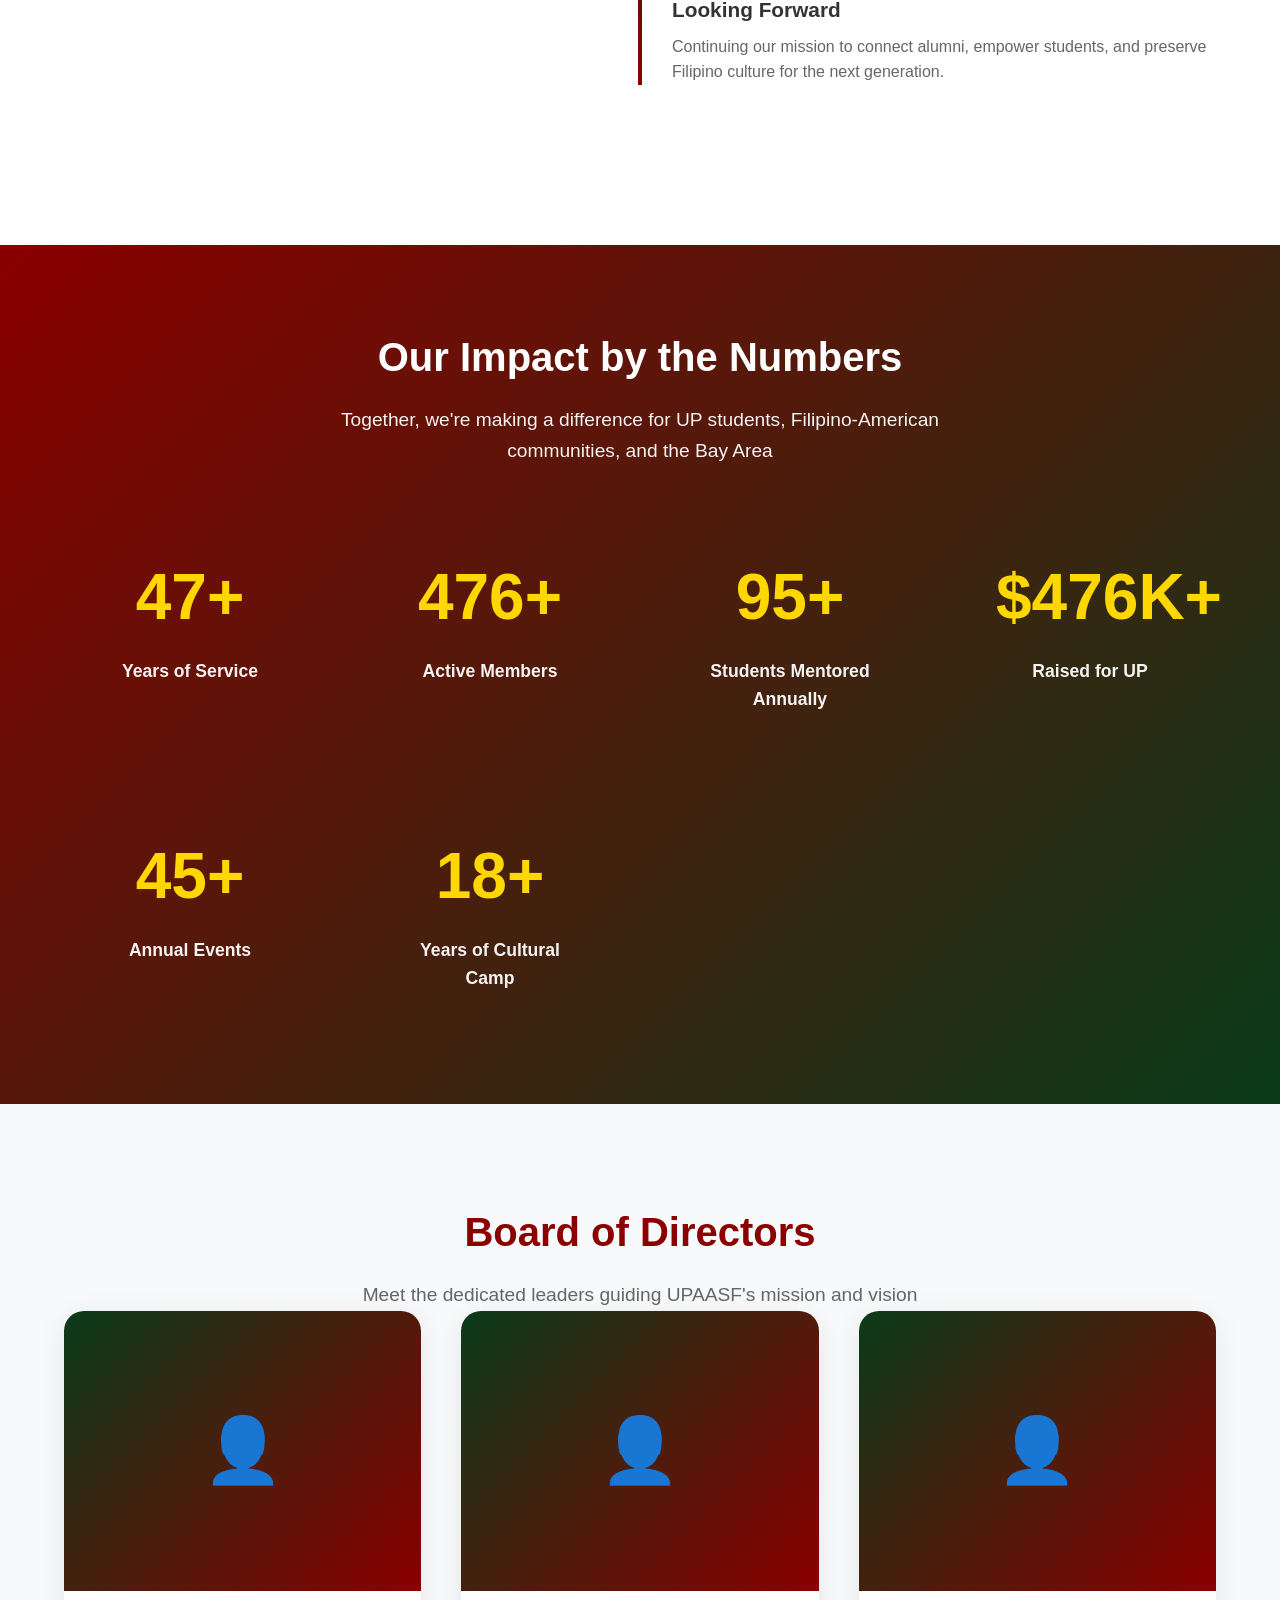
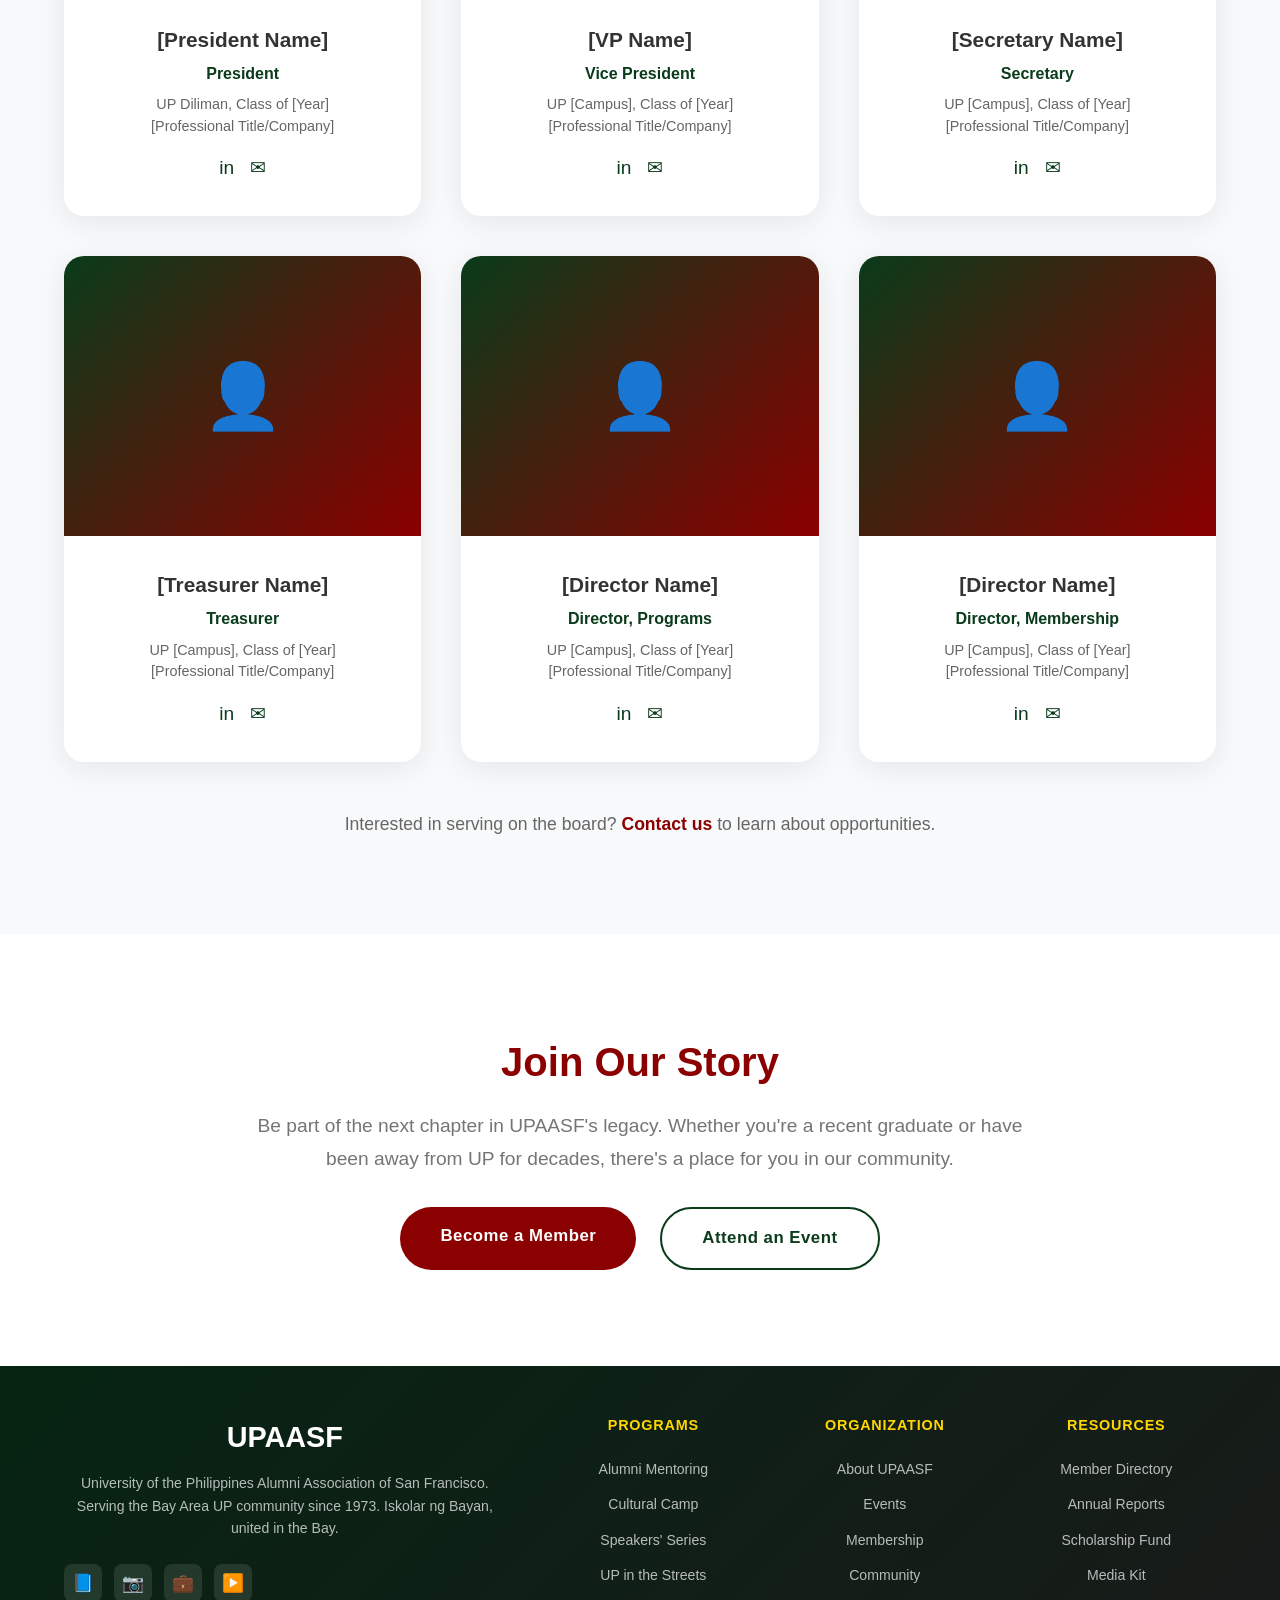
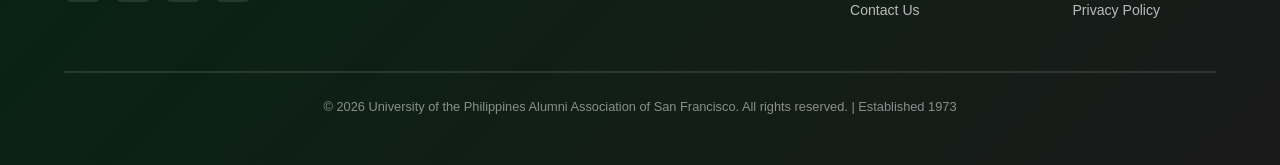
==== commit 0e91a951: "Add noai meta tag." ====
--- a/about.html
+++ b/about.html
@@ -8,6 +8,9 @@
 
     <!-- Meta tags to prevent search engines from indexing and crawling this page,  -->
     <meta name="robots" content="noindex, nofollow">
+
+    <!-- Prevent AI bots from crawling this page -->
+    <meta name="noai" content="true">
 
     <!-- Shared stylesheet (nav, footer, buttons, page-hero, CTA, utilities) -->
     <link rel="stylesheet" href="./shared/styles.css">
